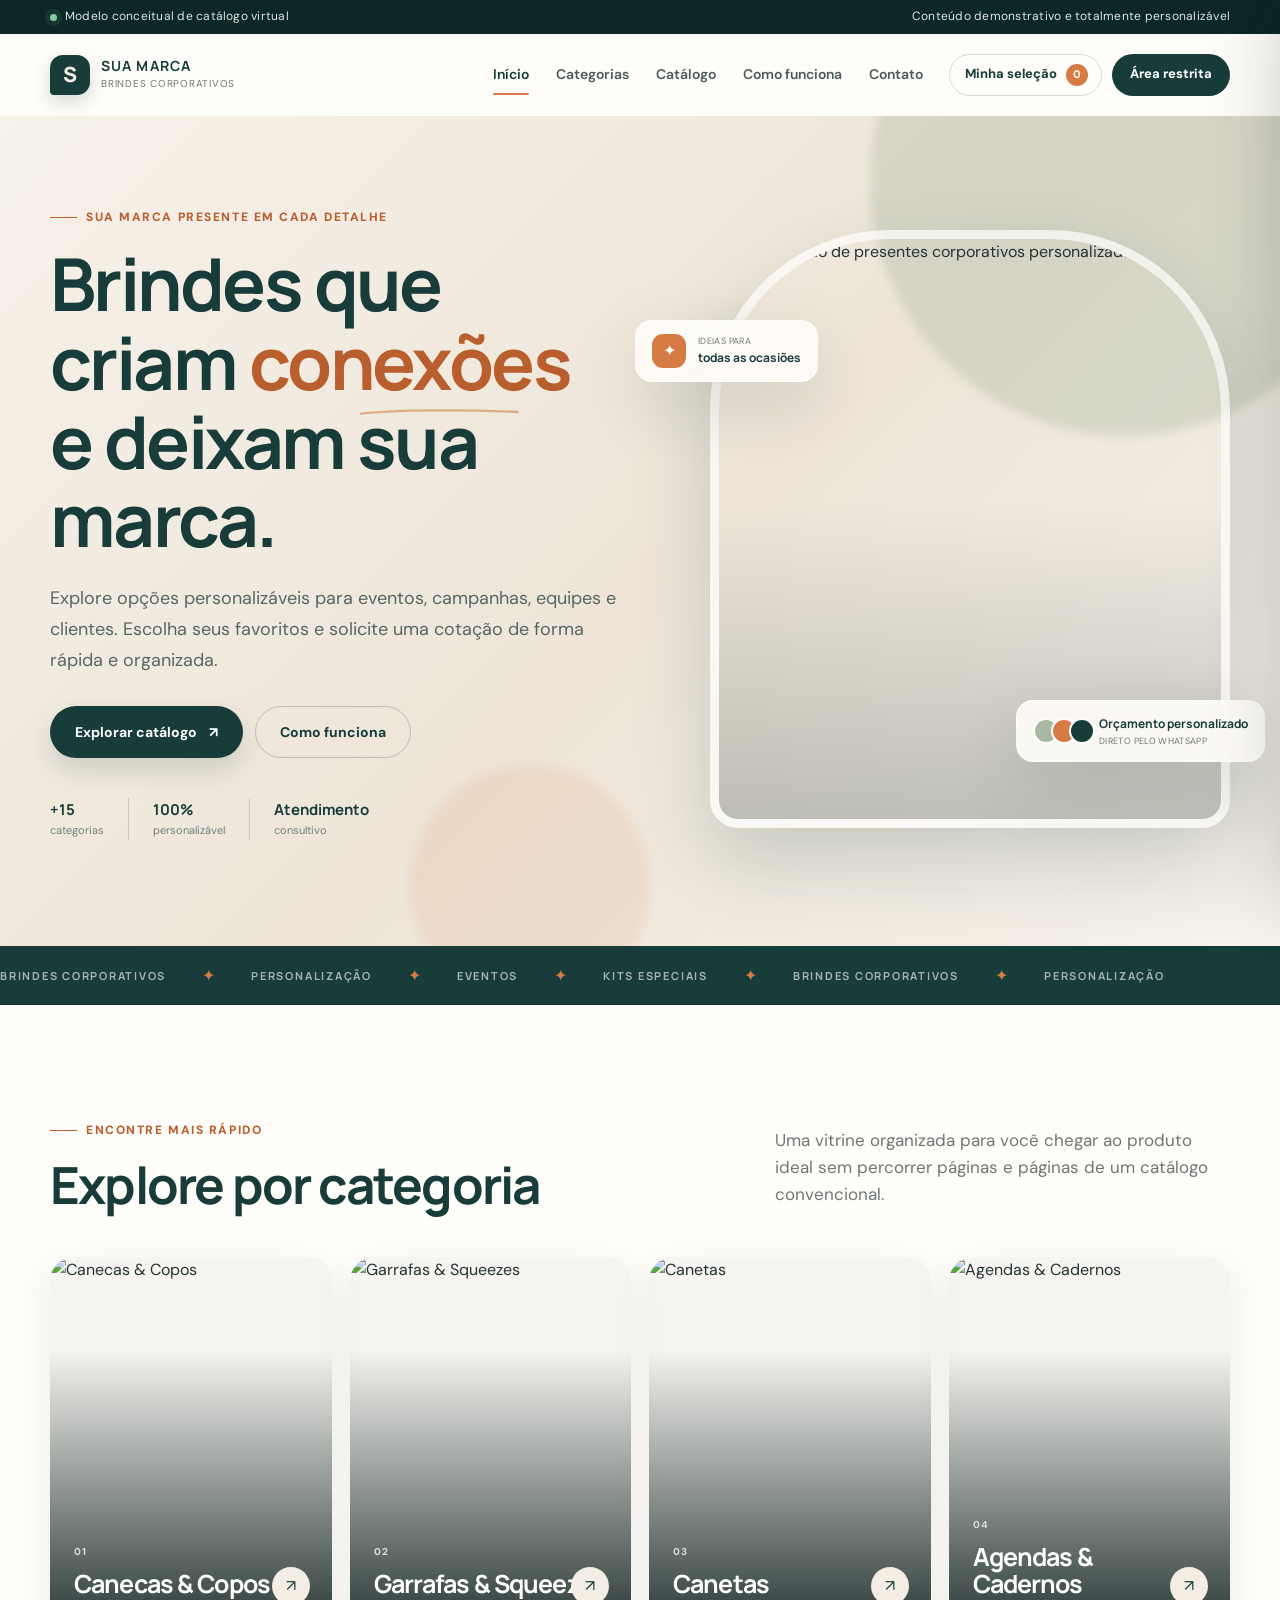
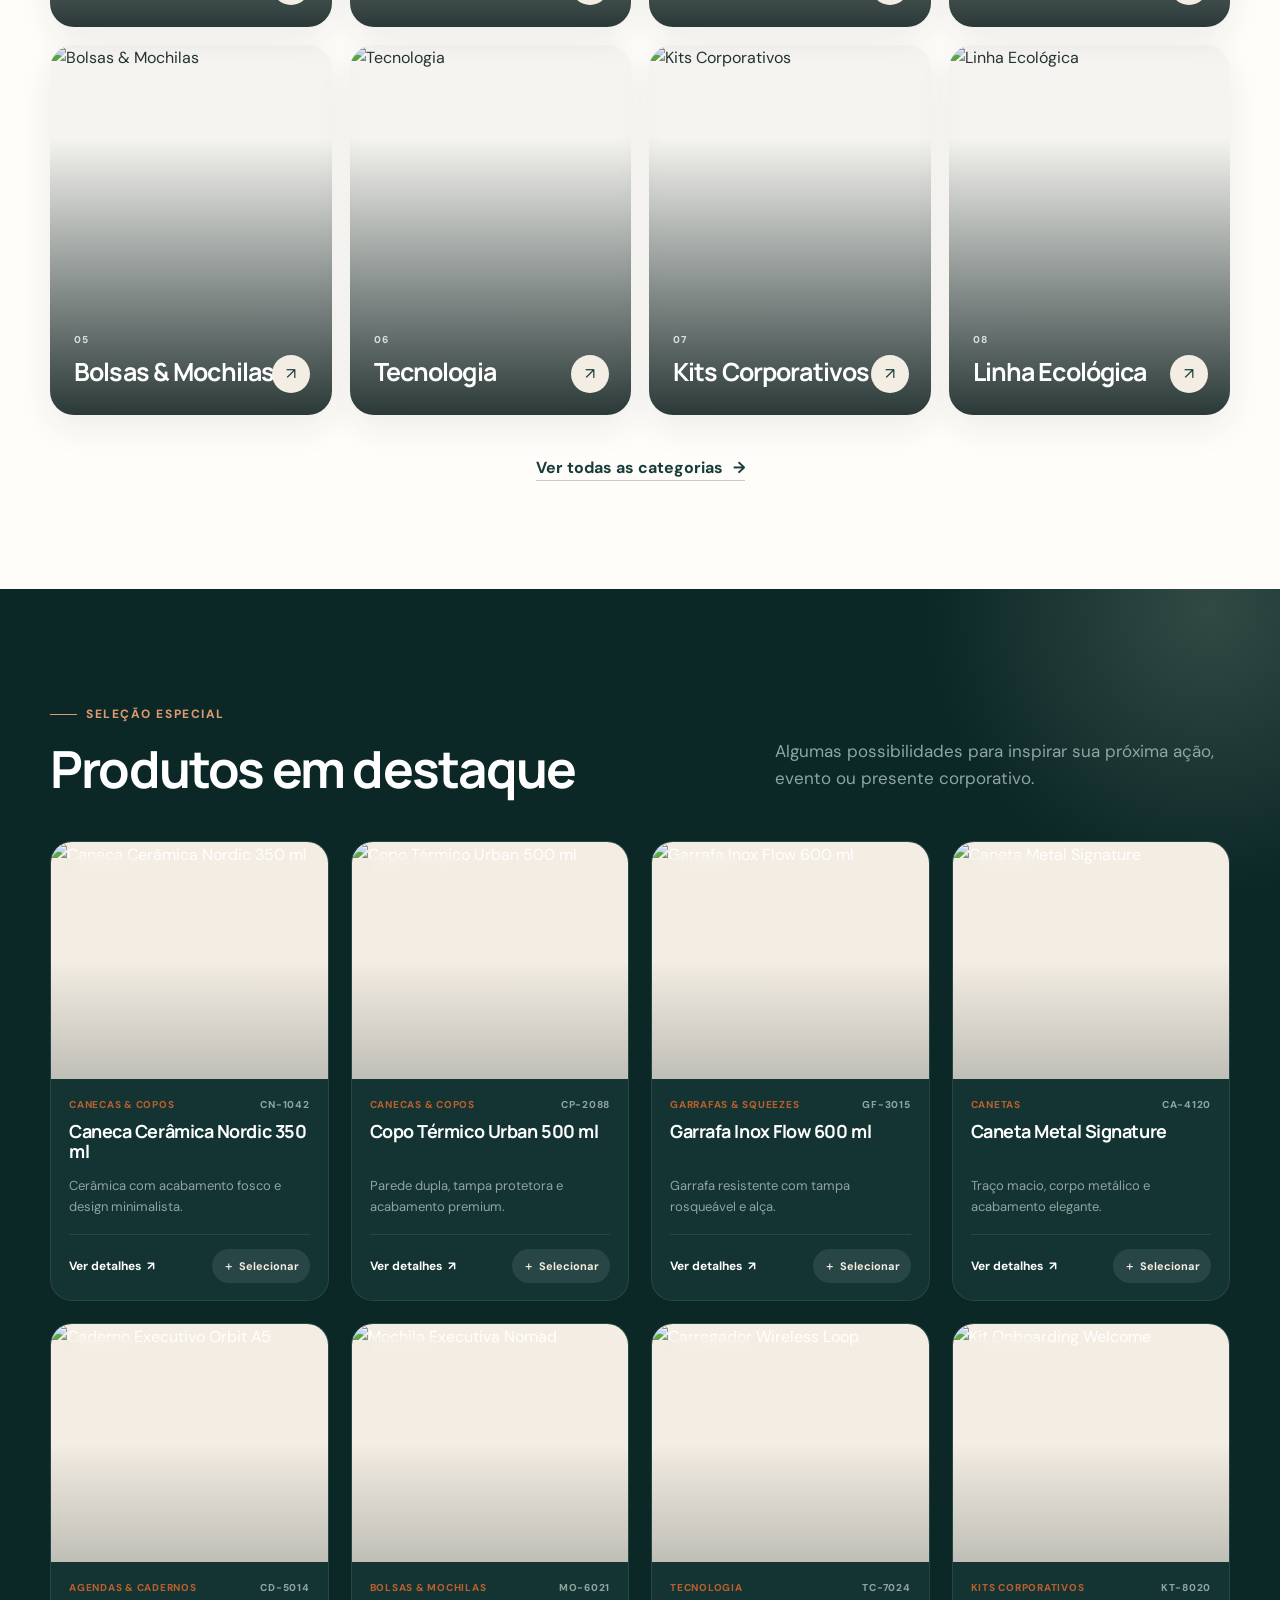
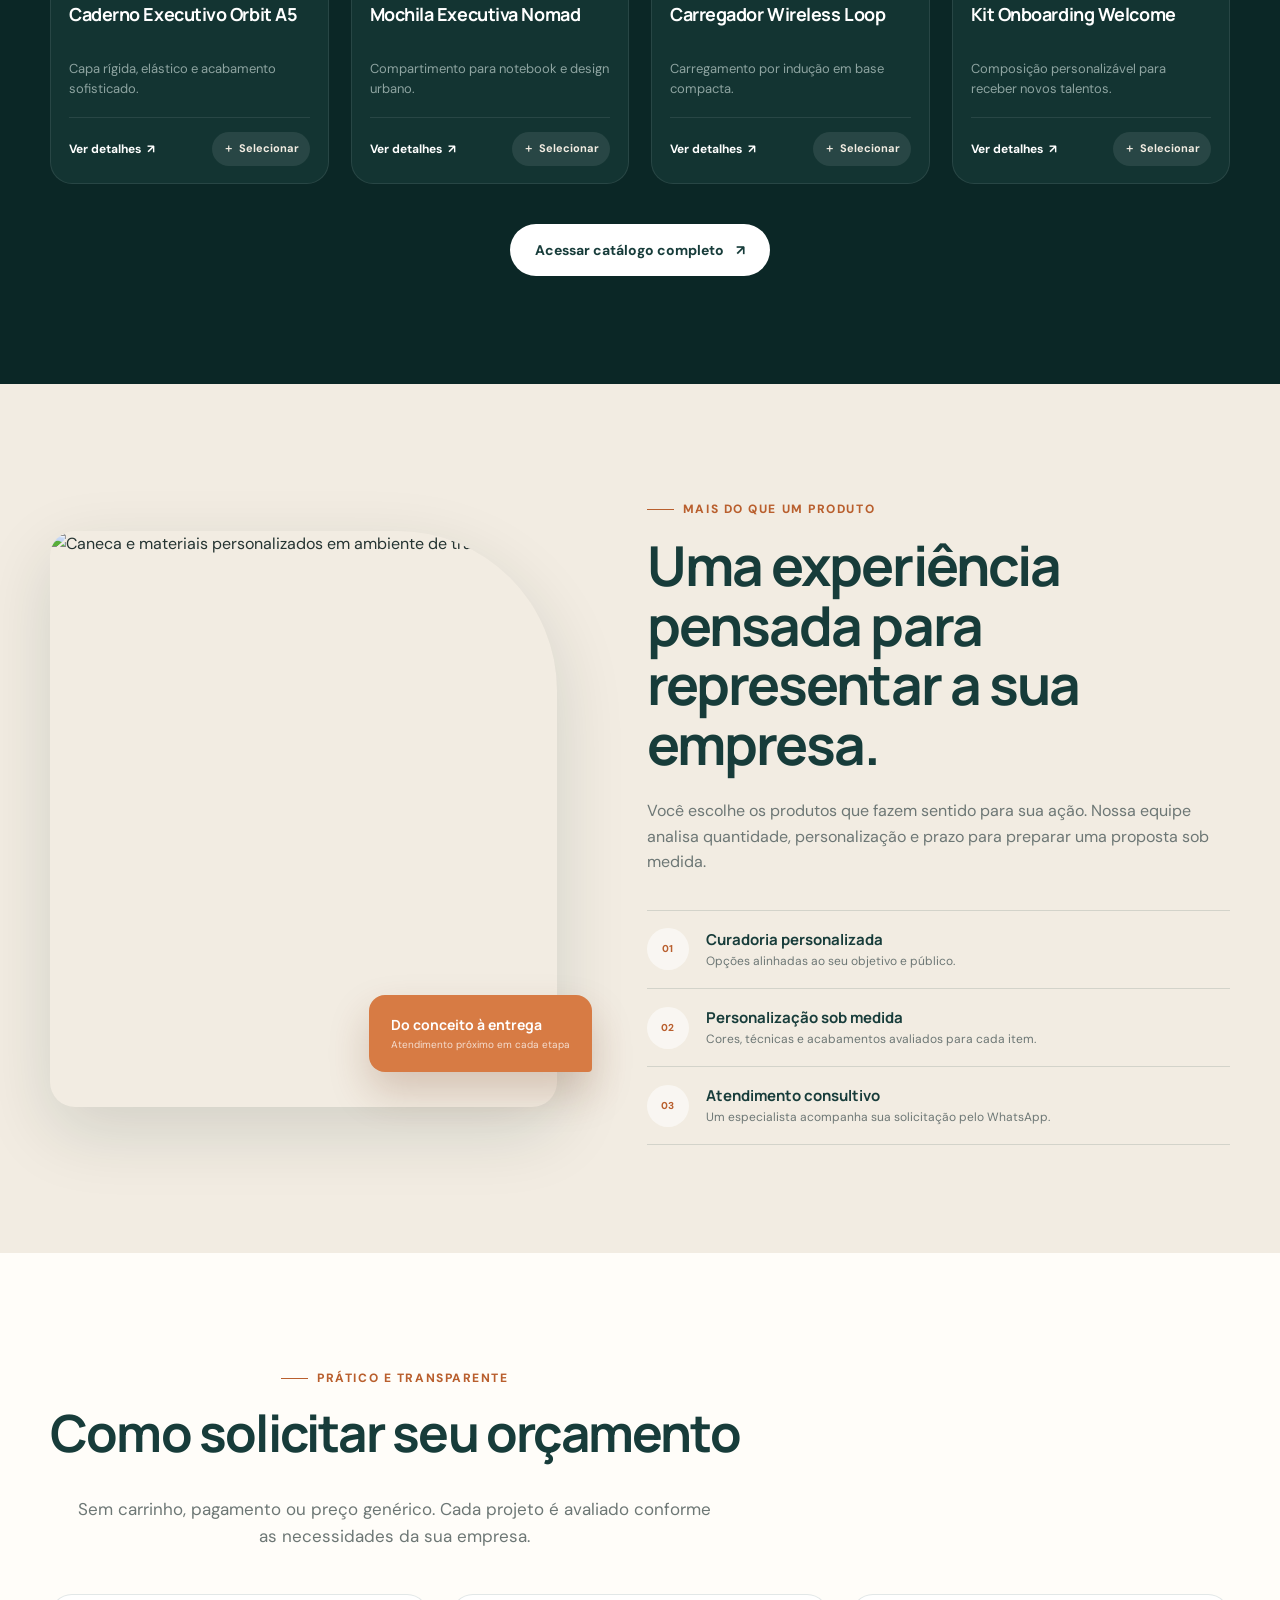
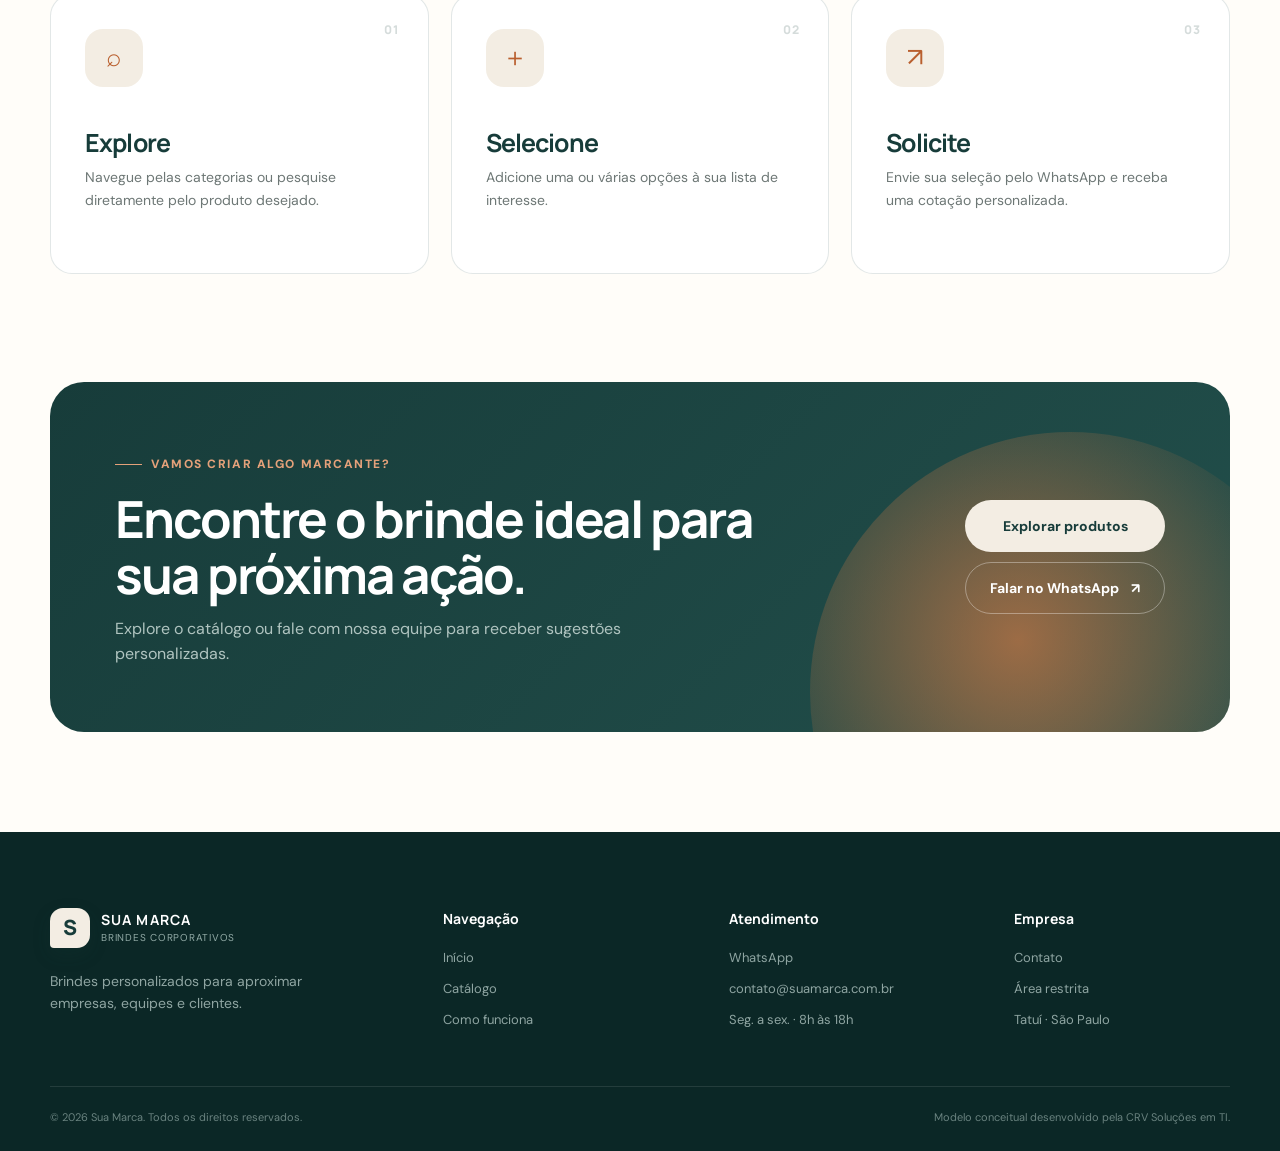
==== index.html @ 8e0ce58a "first commit" ====
<!DOCTYPE html>
<html lang="pt-BR">
<head>
    <meta charset="UTF-8">
    <meta name="viewport" content="width=device-width, initial-scale=1.0">
    <meta name="theme-color" content="#163c3a">
    <meta name="description" content="Catálogo virtual de brindes corporativos personalizados. Explore categorias, selecione produtos e solicite seu orçamento pelo WhatsApp.">
    <meta property="og:type" content="website">
    <meta property="og:title" content="Sua Marca | Brindes Corporativos">
    <meta property="og:description" content="Brindes personalizados para transformar marcas em experiências memoráveis.">
    <title>Sua Marca | Brindes Corporativos</title>

    <link rel="preconnect" href="https://fonts.googleapis.com">
    <link rel="preconnect" href="https://fonts.gstatic.com" crossorigin>
    <link href="https://fonts.googleapis.com/css2?family=DM+Sans:wght@400;500;600;700&family=Manrope:wght@500;600;700;800&display=swap" rel="stylesheet">
    <link rel="stylesheet" href="css/global.css">
    <link rel="stylesheet" href="css/home.css">
    <link rel="stylesheet" href="css/responsive.css">
</head>
<body data-page="home">
    <a class="skip-link" href="#conteudo">Pular para o conteúdo</a>

    <div class="demo-bar">
        <div class="container demo-bar__content">
            <span><span class="demo-dot"></span> Modelo conceitual de catálogo virtual</span>
            <span class="demo-bar__desktop">Conteúdo demonstrativo e totalmente personalizável</span>
        </div>
    </div>

    <header class="site-header" id="site-header">
        <div class="container header__inner">
            <a class="brand" href="index.html" aria-label="Sua Marca - Página inicial">
                <span class="brand__symbol" aria-hidden="true">S</span>
                <span class="brand__text">
                    <strong>SUA MARCA</strong>
                    <small>brindes corporativos</small>
                </span>
            </a>

            <button class="nav-toggle" type="button" aria-label="Abrir menu" aria-expanded="false" aria-controls="main-nav">
                <span></span><span></span><span></span>
            </button>

            <nav class="main-nav" id="main-nav" aria-label="Navegação principal">
                <a class="is-active" href="index.html">Início</a>
                <a href="#categorias">Categorias</a>
                <a href="catalogo.html">Catálogo</a>
                <a href="#como-funciona">Como funciona</a>
                <a href="#contato">Contato</a>
            </nav>

            <div class="header__actions">
                <button class="selection-button" type="button" data-open-selection aria-label="Abrir seleção de produtos">
                    <span>Minha seleção</span>
                    <b data-selection-count>0</b>
                </button>
                <a class="admin-link" href="#" data-admin-link>Área restrita</a>
            </div>
        </div>
    </header>

    <main id="conteudo">
        <section class="hero">
            <div class="hero__glow hero__glow--one" aria-hidden="true"></div>
            <div class="hero__glow hero__glow--two" aria-hidden="true"></div>
            <div class="container hero__grid">
                <div class="hero__content">
                    <span class="eyebrow hero__eyebrow">Sua marca presente em cada detalhe</span>
                    <h1>Brindes que criam <em>conexões</em> e deixam sua marca.</h1>
                    <p>Explore opções personalizáveis para eventos, campanhas, equipes e clientes. Escolha seus favoritos e solicite uma cotação de forma rápida e organizada.</p>
                    <div class="hero__actions">
                        <a class="button button--primary" href="catalogo.html">
                            Explorar catálogo
                            <span aria-hidden="true">↗</span>
                        </a>
                        <a class="button button--ghost" href="#como-funciona">Como funciona</a>
                    </div>
                    <div class="hero__trust" aria-label="Diferenciais">
                        <span><b>+15</b> categorias</span>
                        <span><b>100%</b> personalizável</span>
                        <span><b>Atendimento</b> consultivo</span>
                    </div>
                </div>

                <div class="hero__visual" data-parallax-visual>
                    <div class="hero__image-wrap">
                        <img src="https://images.unsplash.com/photo-1549465220-1a8b9238cd48?auto=format&fit=crop&w=1200&q=88" alt="Composição de presentes corporativos personalizados">
                    </div>
                    <div class="hero__floating hero__floating--top">
                        <span class="hero__floating-icon">✦</span>
                        <div><small>Ideias para</small><strong>todas as ocasiões</strong></div>
                    </div>
                    <div class="hero__floating hero__floating--bottom">
                        <div class="avatar-stack" aria-hidden="true"><i></i><i></i><i></i></div>
                        <div><strong>Orçamento personalizado</strong><small>Direto pelo WhatsApp</small></div>
                    </div>
                </div>
            </div>
            <div class="container hero__marquee" aria-hidden="true">
                <div class="hero__marquee-track">
                    <span>BRINDES CORPORATIVOS</span><i>✦</i><span>PERSONALIZAÇÃO</span><i>✦</i><span>EVENTOS</span><i>✦</i><span>KITS ESPECIAIS</span><i>✦</i><span>BRINDES CORPORATIVOS</span><i>✦</i><span>PERSONALIZAÇÃO</span>
                </div>
            </div>
        </section>

        <section class="section categories-section" id="categorias">
            <div class="container">
                <div class="section-heading reveal-up">
                    <div>
                        <span class="eyebrow">Encontre mais rápido</span>
                        <h2>Explore por categoria</h2>
                    </div>
                    <p>Uma vitrine organizada para você chegar ao produto ideal sem percorrer páginas e páginas de um catálogo convencional.</p>
                </div>
                <div class="categories-grid" id="home-categories" aria-live="polite"></div>
                <div class="section-action reveal-up">
                    <a class="text-link" href="catalogo.html">Ver todas as categorias <span aria-hidden="true">→</span></a>
                </div>
            </div>
        </section>

        <section class="section featured-section">
            <div class="container">
                <div class="section-heading section-heading--light reveal-up">
                    <div>
                        <span class="eyebrow">Seleção especial</span>
                        <h2>Produtos em destaque</h2>
                    </div>
                    <p>Algumas possibilidades para inspirar sua próxima ação, evento ou presente corporativo.</p>
                </div>
                <div class="products-grid products-grid--home" id="home-products" aria-live="polite"></div>
                <div class="section-action reveal-up">
                    <a class="button button--light" href="catalogo.html">Acessar catálogo completo <span aria-hidden="true">↗</span></a>
                </div>
            </div>
        </section>

        <section class="section experience-section">
            <div class="container experience-grid">
                <div class="experience__media reveal-left">
                    <img src="https://images.unsplash.com/photo-1495474472287-4d71bcdd2085?auto=format&fit=crop&w=1200&q=88" alt="Caneca e materiais personalizados em ambiente de trabalho">
                    <div class="experience__badge">
                        <strong>Do conceito à entrega</strong>
                        <span>Atendimento próximo em cada etapa</span>
                    </div>
                </div>
                <div class="experience__content reveal-right">
                    <span class="eyebrow">Mais do que um produto</span>
                    <h2>Uma experiência pensada para representar a sua empresa.</h2>
                    <p>Você escolhe os produtos que fazem sentido para sua ação. Nossa equipe analisa quantidade, personalização e prazo para preparar uma proposta sob medida.</p>
                    <ul class="benefits-list">
                        <li><span>01</span><div><strong>Curadoria personalizada</strong><small>Opções alinhadas ao seu objetivo e público.</small></div></li>
                        <li><span>02</span><div><strong>Personalização sob medida</strong><small>Cores, técnicas e acabamentos avaliados para cada item.</small></div></li>
                        <li><span>03</span><div><strong>Atendimento consultivo</strong><small>Um especialista acompanha sua solicitação pelo WhatsApp.</small></div></li>
                    </ul>
                </div>
            </div>
        </section>

        <section class="section process-section" id="como-funciona">
            <div class="container">
                <div class="section-heading section-heading--center reveal-up">
                    <div>
                        <span class="eyebrow">Prático e transparente</span>
                        <h2>Como solicitar seu orçamento</h2>
                    </div>
                    <p>Sem carrinho, pagamento ou preço genérico. Cada projeto é avaliado conforme as necessidades da sua empresa.</p>
                </div>
                <div class="process-grid">
                    <article class="process-card reveal-up">
                        <span class="process-card__number">01</span>
                        <div class="process-card__icon">⌕</div>
                        <h3>Explore</h3>
                        <p>Navegue pelas categorias ou pesquise diretamente pelo produto desejado.</p>
                    </article>
                    <article class="process-card reveal-up">
                        <span class="process-card__number">02</span>
                        <div class="process-card__icon">＋</div>
                        <h3>Selecione</h3>
                        <p>Adicione uma ou várias opções à sua lista de interesse.</p>
                    </article>
                    <article class="process-card reveal-up">
                        <span class="process-card__number">03</span>
                        <div class="process-card__icon">↗</div>
                        <h3>Solicite</h3>
                        <p>Envie sua seleção pelo WhatsApp e receba uma cotação personalizada.</p>
                    </article>
                </div>
            </div>
        </section>

        <section class="cta-section" id="contato">
            <div class="container">
                <div class="cta-card reveal-up">
                    <div class="cta-card__content">
                        <span class="eyebrow">Vamos criar algo marcante?</span>
                        <h2>Encontre o brinde ideal para sua próxima ação.</h2>
                        <p>Explore o catálogo ou fale com nossa equipe para receber sugestões personalizadas.</p>
                    </div>
                    <div class="cta-card__actions">
                        <a class="button button--cream" href="catalogo.html">Explorar produtos</a>
                        <a class="button button--outline-light" href="#" data-whatsapp-generic>Falar no WhatsApp <span aria-hidden="true">↗</span></a>
                    </div>
                    <div class="cta-card__orb" aria-hidden="true"></div>
                </div>
            </div>
        </section>
    </main>

    <footer class="site-footer">
        <div class="container footer__grid">
            <div class="footer__brand">
                <a class="brand brand--footer" href="index.html">
                    <span class="brand__symbol">S</span>
                    <span class="brand__text"><strong>SUA MARCA</strong><small>brindes corporativos</small></span>
                </a>
                <p>Brindes personalizados para aproximar empresas, equipes e clientes.</p>
            </div>
            <div class="footer__column"><strong>Navegação</strong><a href="index.html">Início</a><a href="catalogo.html">Catálogo</a><a href="#como-funciona">Como funciona</a></div>
            <div class="footer__column"><strong>Atendimento</strong><a href="#" data-whatsapp-generic>WhatsApp</a><a href="mailto:contato@suamarca.com.br">contato@suamarca.com.br</a><span>Seg. a sex. · 8h às 18h</span></div>
            <div class="footer__column"><strong>Empresa</strong><a href="#contato">Contato</a><a href="#" data-admin-link>Área restrita</a><span>Tatuí · São Paulo</span></div>
        </div>
        <div class="container footer__bottom">
            <span>© <span data-current-year></span> Sua Marca. Todos os direitos reservados.</span>
            <span>Modelo conceitual desenvolvido pela CRV Soluções em TI.</span>
        </div>
    </footer>

    <script src="https://cdn.jsdelivr.net/npm/gsap@3.13.0/dist/gsap.min.js"></script>
    <script src="https://cdn.jsdelivr.net/npm/gsap@3.13.0/dist/ScrollTrigger.min.js"></script>
    <script src="js/config.js"></script>
    <script src="js/dados-demo.js"></script>
    <script src="js/catalog-service.js"></script>
    <script src="js/main.js"></script>
</body>
</html>
---- css/global.css ----
:root {
    --ink: #173c3a;
    --ink-deep: #0b2726;
    --ink-soft: #315654;
    --cream: #f3ede3;
    --cream-2: #e9dece;
    --paper: #fffdf9;
    --white: #ffffff;
    --orange: #d77b44;
    --orange-dark: #b95f2e;
    --sage: #a8b8a2;
    --sage-light: #dce5d8;
    --text: #253432;
    --muted: #6d7775;
    --line: #ddd9d0;
    --shadow-sm: 0 12px 35px rgba(11, 39, 38, 0.08);
    --shadow-md: 0 24px 70px rgba(11, 39, 38, 0.14);
    --radius-sm: 14px;
    --radius-md: 24px;
    --radius-lg: 36px;
    --container: 1180px;
    --header-height: 82px;
    --font-title: "Manrope", sans-serif;
    --font-body: "DM Sans", sans-serif;
}

*, *::before, *::after { box-sizing: border-box; }
html { scroll-behavior: smooth; scroll-padding-top: 110px; }
body { margin: 0; color: var(--text); background: var(--paper); font-family: var(--font-body); font-size: 16px; line-height: 1.6; -webkit-font-smoothing: antialiased; overflow-x: hidden; }
body.drawer-open { overflow: hidden; }
img { display: block; width: 100%; max-width: 100%; }
a { color: inherit; text-decoration: none; }
button, input, select, textarea { font: inherit; }
button, a { -webkit-tap-highlight-color: transparent; }
button { color: inherit; }
h1, h2, h3, p { margin-top: 0; }
h1, h2, h3 { font-family: var(--font-title); line-height: 1.08; letter-spacing: -0.035em; }
p { color: var(--muted); }
::selection { color: var(--white); background: var(--orange); }

.container { width: min(calc(100% - 40px), var(--container)); margin-inline: auto; }
.section { padding: 108px 0; }
.skip-link { position: fixed; z-index: 9999; top: 12px; left: 12px; padding: 10px 15px; color: var(--white); background: var(--ink); border-radius: 9px; transform: translateY(-150%); transition: transform .2s ease; }
.skip-link:focus { transform: translateY(0); }

.demo-bar { position: relative; z-index: 1001; color: #dce7e5; background: var(--ink-deep); font-size: 12px; letter-spacing: .02em; }
.demo-bar__content { min-height: 34px; display: flex; align-items: center; justify-content: space-between; gap: 20px; }
.demo-bar__content > span:first-child { display: inline-flex; align-items: center; gap: 8px; }
.demo-dot { width: 7px; height: 7px; display: inline-block; background: #80d09c; border-radius: 50%; box-shadow: 0 0 0 5px rgba(128, 208, 156, .1); }

.site-header { position: sticky; z-index: 1000; top: 0; height: var(--header-height); background: rgba(255, 253, 249, .88); border-bottom: 1px solid transparent; backdrop-filter: blur(18px); transition: height .3s ease, border-color .3s ease, box-shadow .3s ease; }
.site-header.is-scrolled { height: 72px; border-color: rgba(23, 60, 58, .1); box-shadow: 0 8px 30px rgba(11, 39, 38, .06); }
.header__inner { height: 100%; display: flex; align-items: center; gap: 26px; }
.brand { display: inline-flex; align-items: center; gap: 11px; flex: 0 0 auto; }
.brand__symbol { width: 40px; height: 40px; display: grid; place-items: center; color: var(--cream); background: var(--ink); border-radius: 13px 13px 13px 4px; font-family: var(--font-title); font-size: 21px; font-weight: 800; box-shadow: 0 7px 18px rgba(23, 60, 58, .18); }
.brand__text { display: grid; line-height: 1.05; }
.brand__text strong { color: var(--ink); font-family: var(--font-title); font-size: 14px; letter-spacing: .08em; }
.brand__text small { margin-top: 5px; color: var(--muted); font-size: 10px; letter-spacing: .075em; text-transform: uppercase; }
.main-nav { display: flex; align-items: center; justify-content: center; gap: 27px; margin-left: auto; }
.main-nav a { position: relative; color: #4b5b59; font-size: 14px; font-weight: 600; transition: color .2s ease; }
.main-nav a::after { position: absolute; left: 0; bottom: -9px; width: 100%; height: 2px; content: ""; background: var(--orange); border-radius: 4px; transform: scaleX(0); transform-origin: right; transition: transform .25s ease; }
.main-nav a:hover, .main-nav a.is-active { color: var(--ink); }
.main-nav a:hover::after, .main-nav a.is-active::after { transform: scaleX(1); transform-origin: left; }
.header__actions { display: flex; align-items: center; gap: 10px; }
.selection-button { min-height: 42px; display: inline-flex; align-items: center; gap: 9px; padding: 0 13px 0 15px; color: var(--ink); background: transparent; border: 1px solid rgba(23, 60, 58, .18); border-radius: 999px; cursor: pointer; font-size: 13px; font-weight: 700; transition: background .2s ease, border-color .2s ease; }
.selection-button:hover { background: var(--cream); border-color: transparent; }
.selection-button b { min-width: 22px; height: 22px; display: grid; place-items: center; color: var(--white); background: var(--orange); border-radius: 50%; font-size: 11px; }
.admin-link { min-height: 42px; display: inline-flex; align-items: center; padding: 0 18px; color: var(--white); background: var(--ink); border-radius: 999px; font-size: 13px; font-weight: 700; transition: background .2s ease, transform .2s ease; }
.admin-link:hover { background: var(--orange-dark); transform: translateY(-1px); }
.nav-toggle { width: 44px; height: 42px; display: none; place-content: center; gap: 5px; padding: 0; background: transparent; border: 1px solid var(--line); border-radius: 12px; cursor: pointer; }
.nav-toggle span { width: 20px; height: 2px; display: block; background: var(--ink); border-radius: 4px; transition: transform .2s ease, opacity .2s ease; }
.nav-toggle.is-open span:nth-child(1) { transform: translateY(7px) rotate(45deg); }
.nav-toggle.is-open span:nth-child(2) { opacity: 0; }
.nav-toggle.is-open span:nth-child(3) { transform: translateY(-7px) rotate(-45deg); }

.eyebrow { display: inline-flex; align-items: center; gap: 9px; margin-bottom: 17px; color: var(--orange-dark); font-size: 12px; font-weight: 800; letter-spacing: .13em; text-transform: uppercase; }
.eyebrow::before { width: 27px; height: 1px; content: ""; background: currentColor; }
.section-heading { margin-bottom: 44px; display: flex; align-items: end; justify-content: space-between; gap: 60px; }
.section-heading h2 { max-width: 700px; margin-bottom: 0; color: var(--ink); font-size: clamp(34px, 4vw, 56px); }
.section-heading > p { max-width: 455px; margin-bottom: 4px; font-size: 17px; }
.section-heading--center { display: grid; justify-items: center; text-align: center; }
.section-heading--center > p { max-width: 640px; margin: -25px auto 0; }
.section-action { margin-top: 40px; text-align: center; }
.text-link { display: inline-flex; align-items: center; gap: 10px; color: var(--ink); border-bottom: 1px solid rgba(23, 60, 58, .25); font-weight: 700; transition: color .2s ease, gap .2s ease; }
.text-link:hover { gap: 15px; color: var(--orange-dark); }

.button { min-height: 52px; display: inline-flex; align-items: center; justify-content: center; gap: 12px; padding: 0 24px; border: 1px solid transparent; border-radius: 999px; cursor: pointer; font-size: 14px; font-weight: 700; text-align: center; transition: transform .2s ease, color .2s ease, background .2s ease, border-color .2s ease, box-shadow .2s ease; }
.button:hover { transform: translateY(-2px); }
.button:disabled { opacity: .45; cursor: not-allowed; transform: none; }
.button--primary { color: var(--white); background: var(--ink); box-shadow: 0 12px 25px rgba(23, 60, 58, .16); }
.button--primary:hover { background: var(--orange-dark); box-shadow: 0 15px 30px rgba(185, 95, 46, .18); }
.button--ghost { color: var(--ink); background: transparent; border-color: rgba(23, 60, 58, .24); }
.button--ghost:hover { background: var(--cream); border-color: var(--cream); }
.button--light { color: var(--ink); background: var(--white); }
.button--cream { color: var(--ink); background: var(--cream); }
.button--outline-light { color: var(--white); border-color: rgba(255, 255, 255, .35); }
.button--outline-light:hover { background: rgba(255, 255, 255, .1); border-color: rgba(255, 255, 255, .7); }
.button--full { width: 100%; }

.products-grid { display: grid; grid-template-columns: repeat(4, minmax(0, 1fr)); gap: 22px; }
.product-card { min-width: 0; overflow: hidden; background: var(--white); border: 1px solid rgba(23, 60, 58, .1); border-radius: 22px; transition: transform .3s ease, box-shadow .3s ease, border-color .3s ease; }
.product-card:hover { transform: translateY(-7px); border-color: transparent; box-shadow: var(--shadow-md); }
.product-card__image { position: relative; aspect-ratio: 1 / .86; display: block; overflow: hidden; background: var(--cream); }
.product-card__image img { height: 100%; object-fit: cover; transition: transform .65s cubic-bezier(.2, .7, .2, 1); }
.product-card:hover .product-card__image img { transform: scale(1.055); }
.product-card__shade { position: absolute; inset: 0; background: linear-gradient(180deg, rgba(8, 25, 24, 0) 50%, rgba(8, 25, 24, .22)); pointer-events: none; }
.product-card__badges { position: absolute; top: 13px; left: 13px; display: flex; flex-wrap: wrap; gap: 6px; }
.badge { display: inline-flex; align-items: center; min-height: 27px; padding: 0 10px; color: var(--ink); background: rgba(255, 253, 249, .91); border-radius: 999px; box-shadow: 0 5px 15px rgba(11, 39, 38, .1); backdrop-filter: blur(8px); font-size: 10px; font-weight: 800; letter-spacing: .06em; text-transform: uppercase; }
.badge--new { color: var(--white); background: var(--orange); }
.product-card__body { padding: 18px 18px 17px; }
.product-card__meta { display: flex; align-items: center; justify-content: space-between; gap: 10px; margin-bottom: 9px; color: var(--orange-dark); font-size: 10px; font-weight: 800; letter-spacing: .075em; text-transform: uppercase; }
.product-card__meta small { color: #8b9492; font-size: 10px; }
.product-card h3 { min-height: 46px; margin-bottom: 8px; color: var(--ink); font-size: 18px; letter-spacing: -.025em; }
.product-card h3 a { transition: color .2s ease; }
.product-card h3 a:hover { color: var(--orange-dark); }
.product-card p { min-height: 42px; margin-bottom: 16px; font-size: 13px; line-height: 1.55; }
.product-card__actions { padding-top: 14px; display: flex; align-items: center; justify-content: space-between; gap: 10px; border-top: 1px solid rgba(23, 60, 58, .09); }
.product-card__details { display: inline-flex; align-items: center; gap: 6px; color: var(--ink); font-size: 12px; font-weight: 700; }
.product-card__details:hover { color: var(--orange-dark); }
.product-card__select { height: 34px; display: inline-flex; align-items: center; gap: 5px; padding: 0 11px; color: var(--ink); background: var(--cream); border: 0; border-radius: 999px; cursor: pointer; font-size: 11px; font-weight: 700; transition: color .2s ease, background .2s ease; }
.product-card__select:hover, .product-card__select.is-selected { color: var(--white); background: var(--ink); }

.site-footer { padding: 76px 0 25px; color: #c7d4d1; background: var(--ink-deep); }
.footer__grid { display: grid; grid-template-columns: 1.5fr repeat(3, 1fr); gap: 70px; padding-bottom: 55px; }
.brand--footer .brand__symbol { color: var(--ink); background: var(--cream); }
.brand--footer .brand__text strong { color: var(--white); }
.brand--footer .brand__text small { color: #92aaa6; }
.footer__brand p { max-width: 320px; margin: 22px 0 0; color: #8fa5a2; font-size: 14px; }
.footer__column { display: flex; flex-direction: column; align-items: flex-start; gap: 10px; font-size: 13px; }
.footer__column strong { margin-bottom: 8px; color: var(--white); font-family: var(--font-title); font-size: 14px; }
.footer__column a, .footer__column span { color: #8fa5a2; transition: color .2s ease; }
.footer__column a:hover { color: var(--white); }
.footer__bottom { padding-top: 22px; display: flex; justify-content: space-between; gap: 20px; color: #69827f; border-top: 1px solid rgba(255, 255, 255, .1); font-size: 11px; }

.selection-backdrop { position: fixed; z-index: 1998; inset: 0; visibility: hidden; opacity: 0; background: rgba(4, 18, 17, .56); backdrop-filter: blur(4px); transition: opacity .28s ease, visibility .28s ease; }
.selection-backdrop.is-visible { visibility: visible; opacity: 1; }
.selection-drawer { position: fixed; z-index: 1999; top: 0; right: 0; width: min(470px, 100%); height: 100dvh; display: grid; grid-template-rows: auto minmax(0, 1fr) auto; background: var(--paper); box-shadow: -25px 0 70px rgba(5, 22, 21, .2); transform: translateX(105%); transition: transform .38s cubic-bezier(.2, .8, .2, 1); }
.selection-drawer.is-open { transform: translateX(0); }
.selection-drawer__header { padding: 25px 26px 20px; display: flex; align-items: start; justify-content: space-between; border-bottom: 1px solid var(--line); }
.selection-drawer__header .eyebrow { margin-bottom: 5px; font-size: 9px; }
.selection-drawer__header h2 { margin: 0; color: var(--ink); font-size: 29px; }
.selection-drawer__header > button { width: 38px; height: 38px; display: grid; place-items: center; padding: 0 0 3px; color: var(--ink); background: var(--cream); border: 0; border-radius: 50%; cursor: pointer; font-size: 25px; }
.selection-drawer__content { overflow-y: auto; padding: 20px 26px; }
.selection-drawer__footer { padding: 20px 26px 25px; background: var(--white); border-top: 1px solid var(--line); }
.selection-drawer__footer p { margin-bottom: 13px; font-size: 11px; text-align: center; }
.selection-empty { min-height: 100%; display: grid; align-content: center; justify-items: center; padding: 40px 15px; text-align: center; }
.selection-empty > span { width: 58px; height: 58px; display: grid; place-items: center; color: var(--orange-dark); background: var(--cream); border-radius: 50%; font-size: 28px; }
.selection-empty h3 { margin: 18px 0 8px; color: var(--ink); font-size: 22px; }
.selection-empty p { max-width: 290px; margin-bottom: 20px; font-size: 13px; }
.selection-item { position: relative; padding: 12px 38px 12px 0; display: grid; grid-template-columns: 82px minmax(0, 1fr); gap: 14px; border-bottom: 1px solid var(--line); }
.selection-item img { width: 82px; height: 92px; object-fit: cover; background: var(--cream); border-radius: 13px; }
.selection-item__info { min-width: 0; display: flex; flex-direction: column; align-items: flex-start; }
.selection-item__info > small { color: var(--orange-dark); font-size: 9px; font-weight: 800; letter-spacing: .06em; }
.selection-item__info > strong { margin: 3px 0 8px; color: var(--ink); font-family: var(--font-title); font-size: 13px; line-height: 1.3; }
.selection-item__info label { display: flex; align-items: center; gap: 8px; color: var(--muted); font-size: 10px; }
.selection-item__info input { width: 64px; height: 30px; padding: 0 8px; color: var(--ink); background: var(--white); border: 1px solid var(--line); border-radius: 8px; outline: none; }
.selection-item > button { position: absolute; top: 12px; right: 0; width: 28px; height: 28px; display: grid; place-items: center; padding: 0 0 2px; color: #8f9997; background: transparent; border: 1px solid var(--line); border-radius: 50%; cursor: pointer; font-size: 18px; }
.selection-item > button:hover { color: var(--white); background: var(--orange-dark); border-color: var(--orange-dark); }

.site-toast { position: fixed; z-index: 2500; right: 24px; bottom: 24px; max-width: min(390px, calc(100% - 40px)); padding: 13px 18px; color: var(--white); background: var(--ink); border-radius: 13px; box-shadow: var(--shadow-md); opacity: 0; transform: translateY(20px); pointer-events: none; font-size: 13px; font-weight: 600; transition: opacity .25s ease, transform .25s ease; }
.site-toast.is-visible { opacity: 1; transform: translateY(0); }
.site-toast--success { background: #1f6748; }
.site-toast--info { background: var(--ink); }

.product-loading { display: grid; grid-template-columns: 1fr 1fr; gap: 60px; }
.product-loading > div:first-child, .product-loading i { display: block; background: linear-gradient(90deg, var(--cream), #faf7f1, var(--cream)); background-size: 200% 100%; animation: loading 1.4s infinite; border-radius: var(--radius-md); }
.product-loading > div:first-child { min-height: 580px; }
.product-loading > div:last-child { display: grid; align-content: center; gap: 18px; }
.product-loading i { height: 30px; }
.product-loading i:nth-child(2) { height: 80px; }
.product-loading i:nth-child(3) { height: 120px; }
.product-loading i:nth-child(4) { height: 180px; }
@keyframes loading { to { background-position: -200% 0; } }

:focus-visible { outline: 3px solid rgba(215, 123, 68, .45); outline-offset: 3px; }
@media (prefers-reduced-motion: reduce) {
    *, *::before, *::after { scroll-behavior: auto !important; animation-duration: .01ms !important; animation-iteration-count: 1 !important; transition-duration: .01ms !important; }
}
---- css/home.css ----
.hero { position: relative; overflow: hidden; padding: 72px 0 0; background: linear-gradient(135deg, #f6f1e9 0%, #eee5d8 52%, #f7f3ec 100%); }
.hero::before { position: absolute; inset: 0; content: ""; opacity: .22; background-image: radial-gradient(rgba(23, 60, 58, .35) .65px, transparent .65px); background-size: 18px 18px; mask-image: linear-gradient(90deg, #000, transparent 65%); }
.hero__glow { position: absolute; border-radius: 50%; filter: blur(5px); pointer-events: none; }
.hero__glow--one { top: -190px; right: -100px; width: 510px; height: 510px; background: rgba(168, 184, 162, .36); }
.hero__glow--two { bottom: 0; left: 32%; width: 240px; height: 240px; background: rgba(215, 123, 68, .12); }
.hero__grid { position: relative; z-index: 1; min-height: 640px; display: grid; grid-template-columns: 1.03fr .97fr; align-items: center; gap: 70px; padding-bottom: 76px; }
.hero__content { padding: 12px 0 30px; }
.hero__content h1 { max-width: 690px; margin-bottom: 24px; color: var(--ink); font-size: clamp(48px, 5.7vw, 78px); }
.hero__content h1 em { position: relative; color: var(--orange-dark); font-style: normal; }
.hero__content h1 em::after { position: absolute; right: 2px; bottom: -4px; width: 80%; height: 8px; content: ""; opacity: .55; background: url("data:image/svg+xml,%3Csvg xmlns='http://www.w3.org/2000/svg' width='200' height='10' viewBox='0 0 200 10'%3E%3Cpath d='M2 7C48 2 136 2 198 5' fill='none' stroke='%23d77b44' stroke-width='3' stroke-linecap='round'/%3E%3C/svg%3E") center/100% 100% no-repeat; }
.hero__content > p { max-width: 630px; margin-bottom: 30px; color: #576664; font-size: 18px; line-height: 1.72; }
.hero__actions { display: flex; flex-wrap: wrap; gap: 12px; }
.hero__trust { margin-top: 40px; display: flex; flex-wrap: wrap; gap: 0; }
.hero__trust span { padding: 0 24px; display: grid; color: #70807d; border-left: 1px solid rgba(23, 60, 58, .17); font-size: 11px; }
.hero__trust span:first-child { padding-left: 0; border-left: 0; }
.hero__trust b { color: var(--ink); font-family: var(--font-title); font-size: 15px; }
.hero__visual { position: relative; width: 100%; max-width: 520px; margin-left: auto; }
.hero__image-wrap { position: relative; aspect-ratio: .87 / 1; overflow: hidden; border: 9px solid rgba(255, 255, 255, .68); border-radius: 180px 180px 28px 28px; box-shadow: 0 35px 80px rgba(23, 60, 58, .19); }
.hero__image-wrap::after { position: absolute; inset: 0; content: ""; background: linear-gradient(180deg, transparent 45%, rgba(8, 32, 30, .22)); }
.hero__image-wrap img { height: 100%; object-fit: cover; }
.hero__floating { position: absolute; display: flex; align-items: center; gap: 12px; padding: 13px 16px; background: rgba(255, 253, 249, .9); border: 1px solid rgba(255, 255, 255, .65); border-radius: 17px; box-shadow: var(--shadow-md); backdrop-filter: blur(15px); }
.hero__floating div:not(.avatar-stack) { display: grid; }
.hero__floating small { color: var(--muted); font-size: 9px; letter-spacing: .04em; text-transform: uppercase; }
.hero__floating strong { color: var(--ink); font-family: var(--font-title); font-size: 12px; }
.hero__floating--top { top: 15%; left: -75px; }
.hero__floating--bottom { right: -35px; bottom: 11%; }
.hero__floating-icon { width: 34px; height: 34px; display: grid; place-items: center; color: var(--white); background: var(--orange); border-radius: 11px; }
.avatar-stack { display: flex; }
.avatar-stack i { width: 26px; height: 26px; margin-right: -8px; display: block; background: var(--sage); border: 2px solid var(--white); border-radius: 50%; }
.avatar-stack i:nth-child(2) { background: var(--orange); }
.avatar-stack i:nth-child(3) { background: var(--ink); }
.hero__marquee { position: relative; z-index: 1; width: 100%; max-width: none; overflow: hidden; padding: 17px 0; color: rgba(255, 255, 255, .62); background: var(--ink); }
.hero__marquee-track { width: max-content; display: flex; align-items: center; gap: 36px; animation: marquee 24s linear infinite; }
.hero__marquee span { font-family: var(--font-title); font-size: 11px; font-weight: 700; letter-spacing: .16em; }
.hero__marquee i { color: var(--orange); font-style: normal; }
@keyframes marquee { to { transform: translateX(-50%); } }

.categories-section { background: var(--paper); }
.categories-grid { display: grid; grid-template-columns: repeat(4, minmax(0, 1fr)); gap: 18px; }
.category-card { position: relative; min-height: 370px; overflow: hidden; border-radius: 24px; box-shadow: var(--shadow-sm); }
.category-card img { position: absolute; inset: 0; height: 100%; object-fit: cover; transition: transform .7s cubic-bezier(.2, .7, .2, 1); }
.category-card__overlay { position: absolute; inset: 0; background: linear-gradient(180deg, rgba(7, 25, 24, .04) 25%, rgba(7, 25, 24, .86) 100%); transition: background .35s ease; }
.category-card__content { position: absolute; inset: auto 0 0; padding: 24px; color: var(--white); }
.category-card__content small { color: #d5dfdc; font-size: 10px; font-weight: 800; letter-spacing: .12em; }
.category-card__content h3 { margin: 7px 0 6px; color: var(--white); font-size: 25px; }
.category-card__content p { max-height: 0; margin: 0; overflow: hidden; color: #d0dcda; opacity: 0; font-size: 12px; line-height: 1.55; transition: max-height .35s ease, opacity .35s ease, margin .35s ease; }
.category-card__arrow { position: absolute; right: 22px; bottom: 22px; width: 38px; height: 38px; display: grid; place-items: center; color: var(--ink); background: var(--cream); border-radius: 50%; transition: color .2s ease, background .2s ease, transform .25s ease; }
.category-card:hover img { transform: scale(1.07); }
.category-card:hover .category-card__overlay { background: linear-gradient(180deg, rgba(7, 25, 24, .08) 10%, rgba(7, 25, 24, .92) 100%); }
.category-card:hover .category-card__content p { max-height: 55px; margin-top: 9px; opacity: 1; padding-right: 45px; }
.category-card:hover .category-card__arrow { color: var(--white); background: var(--orange); transform: rotate(45deg); }

.featured-section { position: relative; overflow: hidden; color: var(--white); background: var(--ink-deep); }
.featured-section::before { position: absolute; top: -280px; right: -230px; width: 600px; height: 600px; content: ""; opacity: .24; background: radial-gradient(circle, var(--sage), transparent 67%); }
.featured-section .container { position: relative; z-index: 1; }
.section-heading--light h2, .section-heading--light .eyebrow { color: var(--white); }
.section-heading--light .eyebrow { color: #dd9a71; }
.section-heading--light > p { color: #90a5a2; }
.featured-section .product-card { background: #133432; border-color: rgba(255, 255, 255, .09); }
.featured-section .product-card h3, .featured-section .product-card__details { color: var(--white); }
.featured-section .product-card p, .featured-section .product-card__meta small { color: #8ea4a1; }
.featured-section .product-card__actions { border-color: rgba(255, 255, 255, .09); }
.featured-section .product-card__select { color: var(--cream); background: rgba(255, 255, 255, .09); }
.featured-section .product-card__select:hover, .featured-section .product-card__select.is-selected { color: var(--ink); background: var(--cream); }
.featured-section .product-card:hover { box-shadow: 0 25px 55px rgba(0, 0, 0, .28); }

.experience-section { background: #f2ece2; }
.experience-grid { display: grid; grid-template-columns: .93fr 1.07fr; align-items: center; gap: 90px; }
.experience__media { position: relative; }
.experience__media > img { aspect-ratio: .88 / 1; object-fit: cover; border-radius: 25px 160px 25px 25px; box-shadow: var(--shadow-md); }
.experience__badge { position: absolute; right: -35px; bottom: 35px; max-width: 250px; display: grid; padding: 19px 22px; color: var(--white); background: var(--orange); border-radius: 16px 16px 4px 16px; box-shadow: 0 20px 40px rgba(109, 50, 20, .22); }
.experience__badge strong { font-family: var(--font-title); font-size: 14px; }
.experience__badge span { color: rgba(255, 255, 255, .75); font-size: 10px; }
.experience__content h2 { margin-bottom: 24px; color: var(--ink); font-size: clamp(36px, 4.3vw, 58px); }
.experience__content > p { max-width: 620px; margin-bottom: 35px; font-size: 16px; }
.benefits-list { margin: 0; padding: 0; list-style: none; }
.benefits-list li { padding: 17px 0; display: grid; grid-template-columns: 42px 1fr; align-items: center; gap: 17px; border-top: 1px solid rgba(23, 60, 58, .14); }
.benefits-list li:last-child { border-bottom: 1px solid rgba(23, 60, 58, .14); }
.benefits-list li > span { width: 42px; height: 42px; display: grid; place-items: center; color: var(--orange-dark); background: rgba(255, 255, 255, .55); border-radius: 50%; font-size: 10px; font-weight: 800; }
.benefits-list li div { display: grid; }
.benefits-list strong { color: var(--ink); font-family: var(--font-title); font-size: 15px; }
.benefits-list small { color: var(--muted); font-size: 12px; }

.process-section { background: var(--paper); }
.process-grid { display: grid; grid-template-columns: repeat(3, 1fr); gap: 22px; }
.process-card { position: relative; min-height: 280px; overflow: hidden; padding: 34px; background: var(--white); border: 1px solid rgba(23, 60, 58, .12); border-radius: 22px; transition: transform .3s ease, background .3s ease, box-shadow .3s ease; }
.process-card__number { position: absolute; top: 25px; right: 28px; color: rgba(23, 60, 58, .18); font-family: var(--font-title); font-size: 12px; font-weight: 800; letter-spacing: .1em; }
.process-card__icon { width: 58px; height: 58px; display: grid; place-items: center; color: var(--orange-dark); background: var(--cream); border-radius: 18px; font-size: 26px; }
.process-card h3 { margin: 42px 0 10px; color: var(--ink); font-size: 25px; }
.process-card p { margin: 0; font-size: 14px; }
.process-card:hover { transform: translateY(-7px); background: #f8f3eb; box-shadow: var(--shadow-sm); }

.cta-section { padding: 0 0 100px; background: var(--paper); }
.cta-card { position: relative; overflow: hidden; min-height: 330px; padding: 65px; display: flex; align-items: center; justify-content: space-between; gap: 50px; color: var(--white); background: linear-gradient(135deg, var(--ink) 0%, #224f4b 100%); border-radius: 34px; }
.cta-card__content { position: relative; z-index: 2; max-width: 690px; }
.cta-card .eyebrow { color: #e4a17a; }
.cta-card h2 { margin-bottom: 14px; color: var(--white); font-size: clamp(35px, 4vw, 55px); }
.cta-card p { max-width: 620px; margin-bottom: 0; color: #b0c4c0; }
.cta-card__actions { position: relative; z-index: 2; display: grid; flex: 0 0 auto; gap: 10px; }
.cta-card__orb { position: absolute; right: -100px; bottom: -220px; width: 520px; height: 520px; background: radial-gradient(circle at 40% 40%, rgba(215, 123, 68, .68), rgba(215, 123, 68, .05) 62%, transparent 63%); border-radius: 50%; }
---- css/responsive.css ----
@media (max-width: 1120px) {
    :root { --container: 1000px; }
    .main-nav { gap: 18px; }
    .main-nav a { font-size: 13px; }
    .admin-link { display: none; }
    .products-grid { grid-template-columns: repeat(3, minmax(0, 1fr)); }
    .categories-grid { grid-template-columns: repeat(3, minmax(0, 1fr)); }
    .hero__grid { gap: 40px; }
    .hero__floating--top { left: -35px; }
    .hero__floating--bottom { right: -10px; }
}

@media (max-width: 900px) {
    :root { --header-height: 72px; }
    .section { padding: 85px 0; }
    .nav-toggle { display: grid; margin-left: auto; }
    .main-nav { position: absolute; top: calc(100% + 8px); right: 20px; left: 20px; display: grid; justify-content: stretch; gap: 0; padding: 10px; visibility: hidden; opacity: 0; background: rgba(255, 253, 249, .98); border: 1px solid var(--line); border-radius: 18px; box-shadow: var(--shadow-md); transform: translateY(-10px); transition: opacity .2s ease, transform .2s ease, visibility .2s ease; }
    .main-nav.is-open { visibility: visible; opacity: 1; transform: translateY(0); }
    .main-nav a { padding: 12px 14px; border-radius: 10px; }
    .main-nav a:hover, .main-nav a.is-active { background: var(--cream); }
    .main-nav a::after { display: none; }
    .header__actions { order: 2; }
    .nav-toggle { order: 3; }
    .hero { padding-top: 45px; }
    .hero__grid { grid-template-columns: 1fr; padding-bottom: 65px; }
    .hero__content { text-align: center; }
    .hero__content h1, .hero__content > p { margin-inline: auto; }
    .hero__actions, .hero__trust { justify-content: center; }
    .hero__visual { max-width: 500px; margin: 0 auto; }
    .hero__floating--top { left: -15px; }
    .hero__floating--bottom { right: -15px; }
    .section-heading { display: grid; gap: 20px; }
    .section-heading > p { max-width: 640px; }
    .section-heading--center > p { margin-top: 0; }
    .experience-grid { grid-template-columns: 1fr; gap: 60px; }
    .experience__media { max-width: 590px; margin-inline: auto; }
    .experience__content { max-width: 700px; margin-inline: auto; }
    .process-grid { grid-template-columns: 1fr; }
    .process-card { min-height: 220px; }
    .process-card h3 { margin-top: 28px; }
    .cta-card { padding: 50px 42px; display: grid; }
    .cta-card__actions { display: flex; flex-wrap: wrap; }
    .footer__grid { grid-template-columns: 1.3fr repeat(2, 1fr); gap: 45px; }
    .footer__column:last-child { display: none; }
    .catalog-intro__content { display: grid; gap: 20px; }
    .catalog-intro__content p { max-width: 650px; }
    .product-layout { grid-template-columns: 1fr; gap: 45px; }
    .product-gallery { position: relative; top: auto; max-width: 680px; margin-inline: auto; }
    .product-gallery__main { aspect-ratio: 1.12 / 1; }
    .product-info { max-width: 680px; margin-inline: auto; }
}

@media (max-width: 720px) {
    .container { width: min(calc(100% - 28px), var(--container)); }
    .demo-bar__content { justify-content: center; text-align: center; }
    .demo-bar__desktop { display: none; }
    .brand__text small { display: none; }
    .selection-button span { display: none; }
    .selection-button { width: 42px; padding: 0; justify-content: center; border-radius: 12px; }
    .selection-button b { width: 24px; }
    .header__inner { gap: 9px; }
    .section { padding: 70px 0; }
    .section-heading { margin-bottom: 30px; }
    .section-heading h2 { font-size: clamp(31px, 9vw, 43px); }
    .section-heading > p { font-size: 14px; }
    .products-grid, .categories-grid { grid-template-columns: repeat(2, minmax(0, 1fr)); gap: 12px; }
    .product-card { border-radius: 17px; }
    .product-card__image { aspect-ratio: 1 / .9; }
    .product-card__body { padding: 14px; }
    .product-card h3 { min-height: 40px; font-size: 15px; }
    .product-card p { min-height: 40px; margin-bottom: 12px; font-size: 11px; }
    .product-card__meta span { max-width: 105px; overflow: hidden; text-overflow: ellipsis; white-space: nowrap; }
    .product-card__details { font-size: 0; }
    .product-card__details span { font-size: 15px; }
    .product-card__select-label { display: none; }
    .product-card__select { width: 33px; padding: 0; justify-content: center; }
    .hero { padding-top: 34px; }
    .hero__grid { gap: 35px; min-height: auto; }
    .hero__content h1 { font-size: clamp(42px, 12vw, 59px); }
    .hero__content > p { font-size: 15px; }
    .hero__trust { margin-top: 28px; }
    .hero__trust span { padding: 0 12px; }
    .hero__visual { width: calc(100% - 28px); }
    .hero__floating--top { top: 10%; left: -18px; }
    .hero__floating--bottom { right: -18px; }
    .hero__floating { padding: 10px 12px; }
    .hero__floating strong { font-size: 10px; }
    .hero__floating small { font-size: 8px; }
    .hero__image-wrap { border-width: 6px; border-radius: 120px 120px 24px 24px; }
    .category-card { min-height: 285px; border-radius: 18px; }
    .category-card__content { padding: 17px; }
    .category-card__content h3 { padding-right: 38px; font-size: 18px; }
    .category-card__content p { display: none; }
    .category-card__arrow { right: 15px; bottom: 15px; width: 32px; height: 32px; }
    .experience__media > img { border-radius: 22px 90px 22px 22px; }
    .experience__badge { right: -5px; bottom: 20px; }
    .experience__content h2 { font-size: clamp(34px, 10vw, 48px); }
    .cta-section { padding-bottom: 70px; }
    .cta-card { min-height: auto; padding: 38px 24px; border-radius: 24px; }
    .cta-card__actions { display: grid; }
    .footer__grid { grid-template-columns: 1fr 1fr; }
    .footer__brand { grid-column: 1 / -1; }
    .footer__bottom { display: grid; text-align: center; }
    .catalog-intro { padding: 35px 0 42px; }
    .catalog-intro__content { margin-top: 25px; }
    .catalog-toolbar { grid-template-columns: 1fr; }
    .sort-box { height: 52px; }
    .catalog-workspace { padding-top: 35px; }
    .catalog-help__card { padding: 35px 25px; display: grid; }
    .catalog-help__card .button { width: 100%; }
    .product-breadcrumbs { padding-top: 24px; }
    .product-breadcrumbs strong { max-width: 180px; }
    .product-section { padding-top: 22px; }
    .product-gallery__main { aspect-ratio: 1 / 1; border-radius: 20px; }
    .product-info h1 { font-size: clamp(35px, 10vw, 48px); }
    .product-quote__heading { align-items: start; }
    .product-quote__actions { grid-template-columns: 1fr; }
    .related-section .section-heading .text-link { display: none; }
    .product-loading { grid-template-columns: 1fr; }
    .product-loading > div:first-child { min-height: 400px; }
}

@media (max-width: 480px) {
    .brand__symbol { width: 37px; height: 37px; }
    .brand__text strong { font-size: 12px; }
    .nav-toggle { width: 40px; height: 40px; }
    .main-nav { right: 14px; left: 14px; }
    .hero__actions { display: grid; }
    .hero__actions .button { width: 100%; }
    .hero__trust { gap: 14px 0; }
    .hero__trust span { width: 50%; }
    .hero__trust span:nth-child(3) { width: 100%; border-left: 0; }
    .hero__floating--top { left: -8px; }
    .hero__floating--bottom { right: -8px; }
    .hero__floating-icon, .avatar-stack { display: none; }
    .products-grid, .categories-grid { grid-template-columns: 1fr; }
    .product-card__image { aspect-ratio: 1.15 / 1; }
    .product-card h3, .product-card p { min-height: 0; }
    .product-card__details { font-size: 12px; }
    .product-card__select { width: auto; padding: 0 11px; }
    .product-card__select-label { display: inline; }
    .category-card { min-height: 310px; }
    .experience__badge { max-width: 210px; padding: 14px 17px; }
    .benefits-list li { grid-template-columns: 38px 1fr; gap: 12px; }
    .benefits-list li > span { width: 38px; height: 38px; }
    .process-card { min-height: 235px; padding: 27px; }
    .footer__grid { grid-template-columns: 1fr; }
    .footer__brand { grid-column: auto; }
    .selection-drawer__header, .selection-drawer__content, .selection-drawer__footer { padding-right: 18px; padding-left: 18px; }
    .site-toast { right: 14px; bottom: 14px; max-width: calc(100% - 28px); }
    .catalog-meta { align-items: end; }
    .product-info__top { align-items: start; }
    .product-info__top span { max-width: 190px; }
    .product-specs { grid-template-columns: 1fr; }
    .product-quote { padding: 20px 16px; }
    .product-quote__heading { display: grid; }
    .quantity-control { width: 132px; }
    .product-gallery__thumbs { grid-template-columns: repeat(4, 62px); }
    .product-gallery__thumbs button { width: 62px; height: 62px; }
}
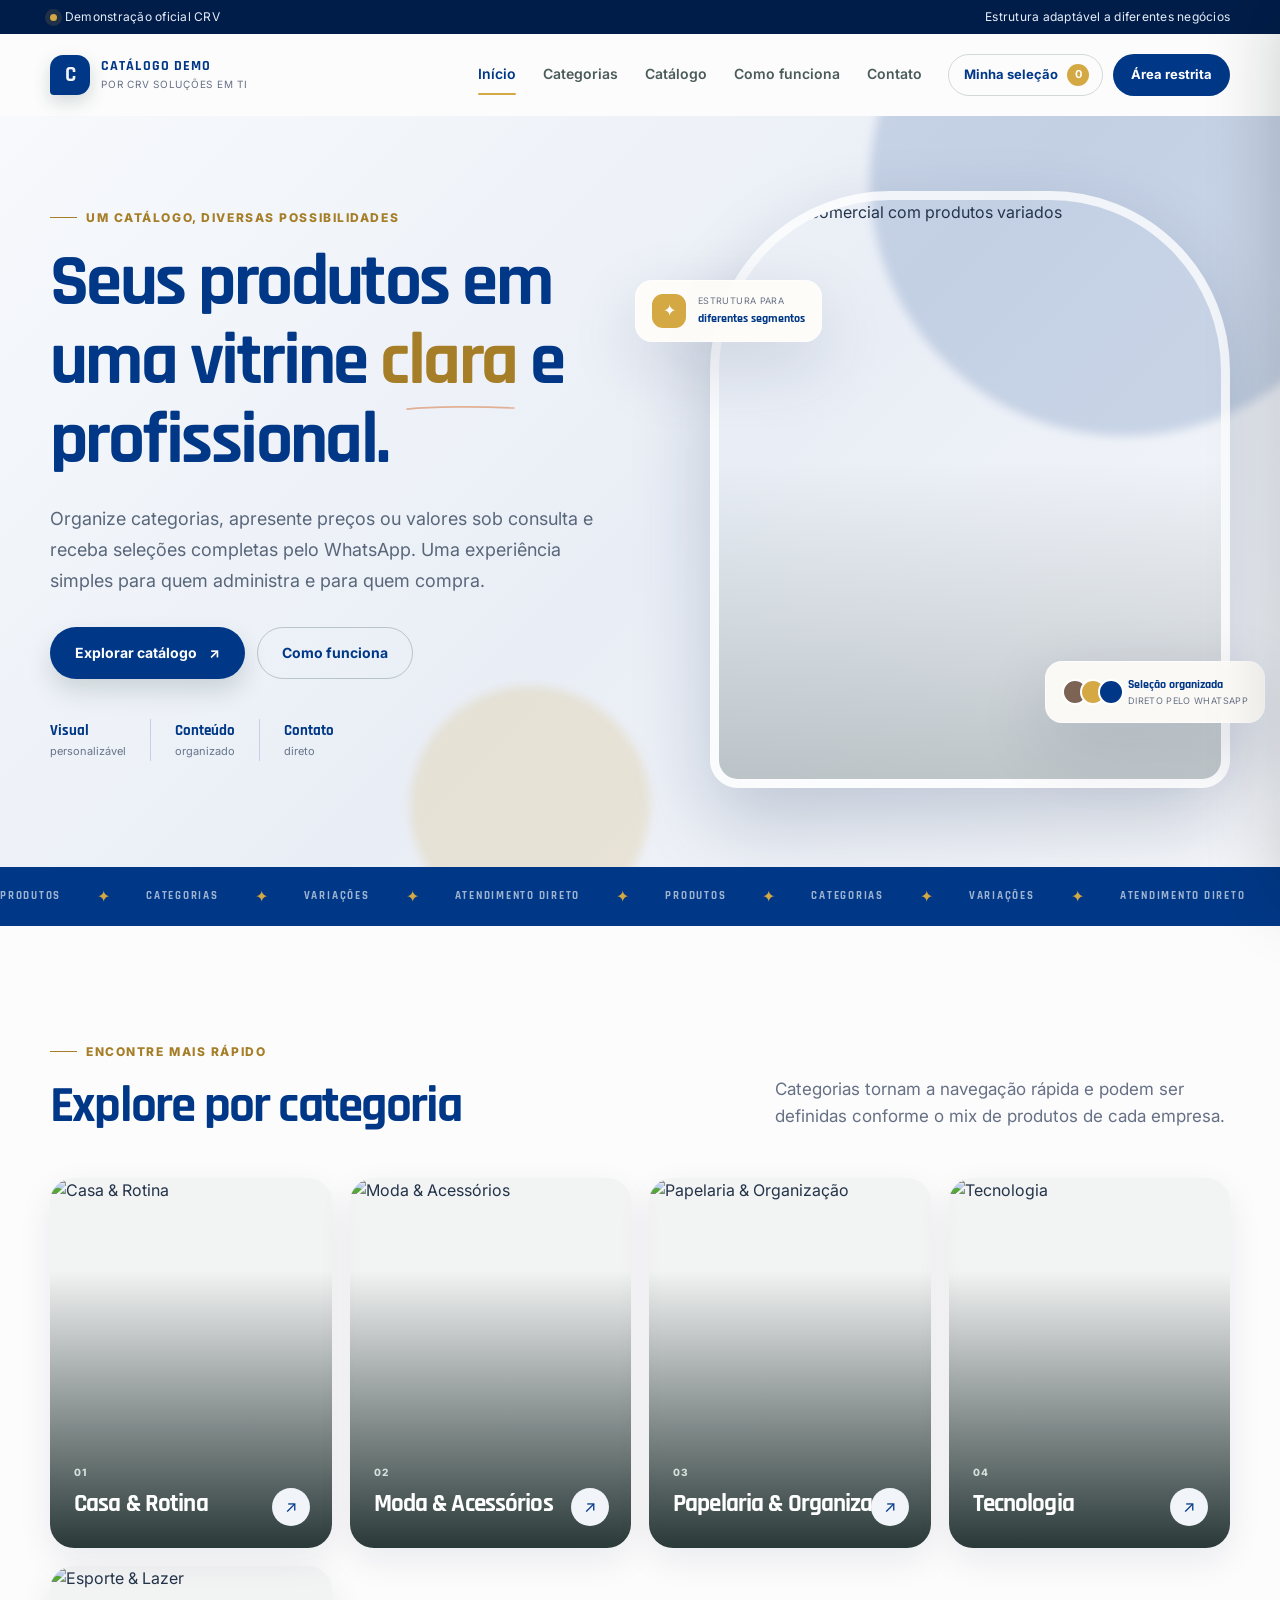
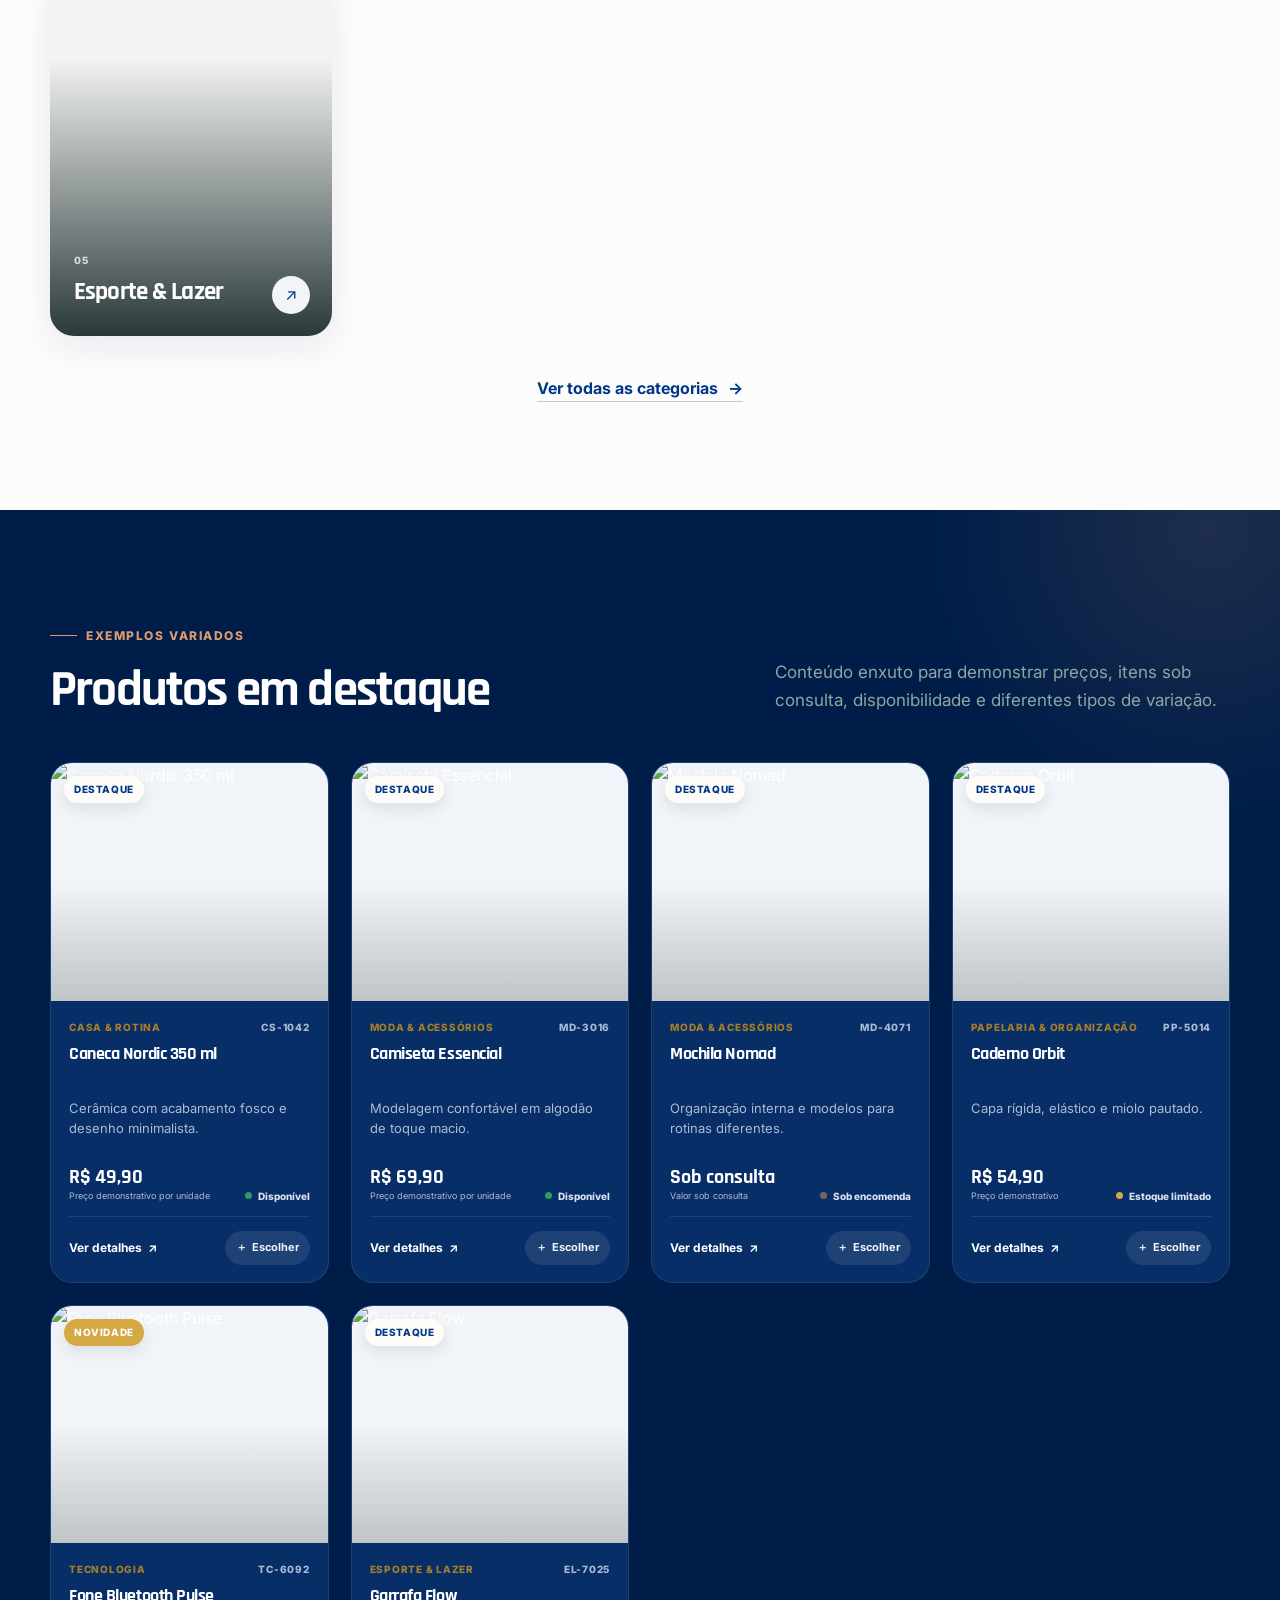
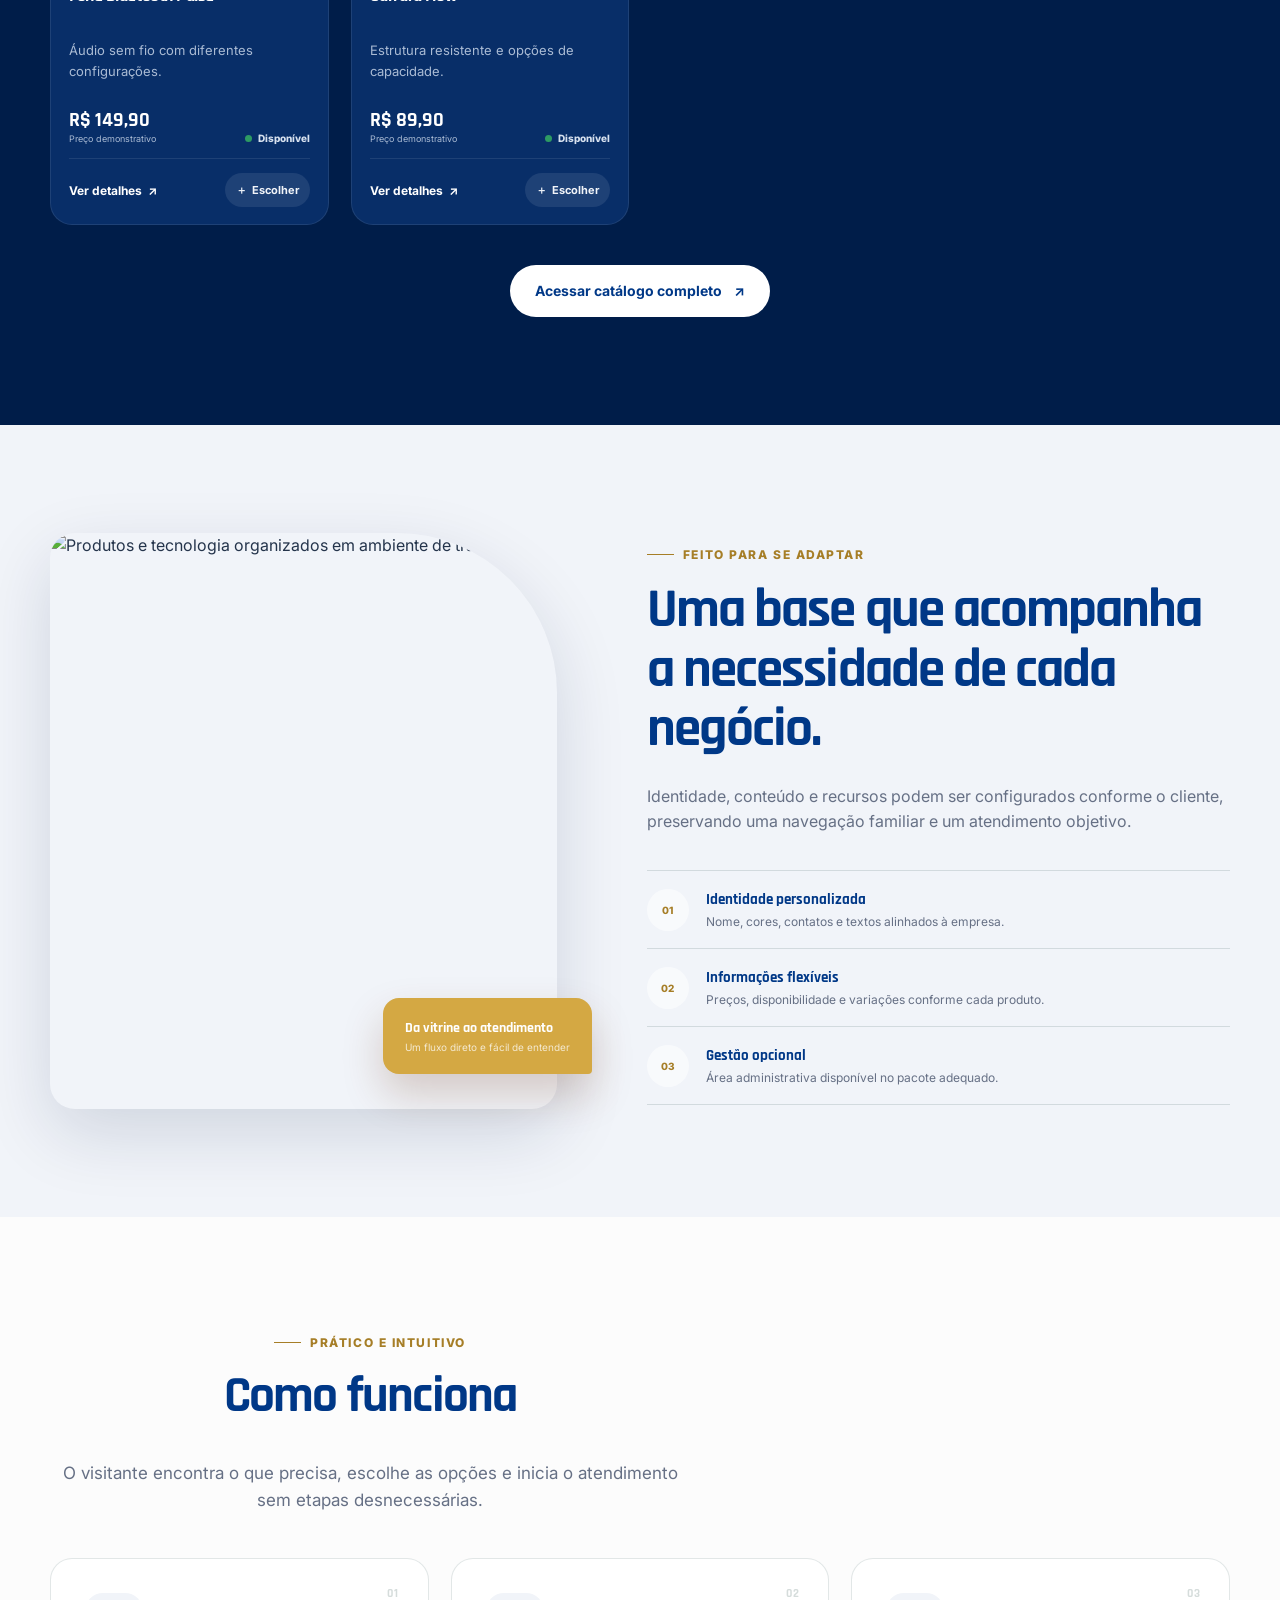
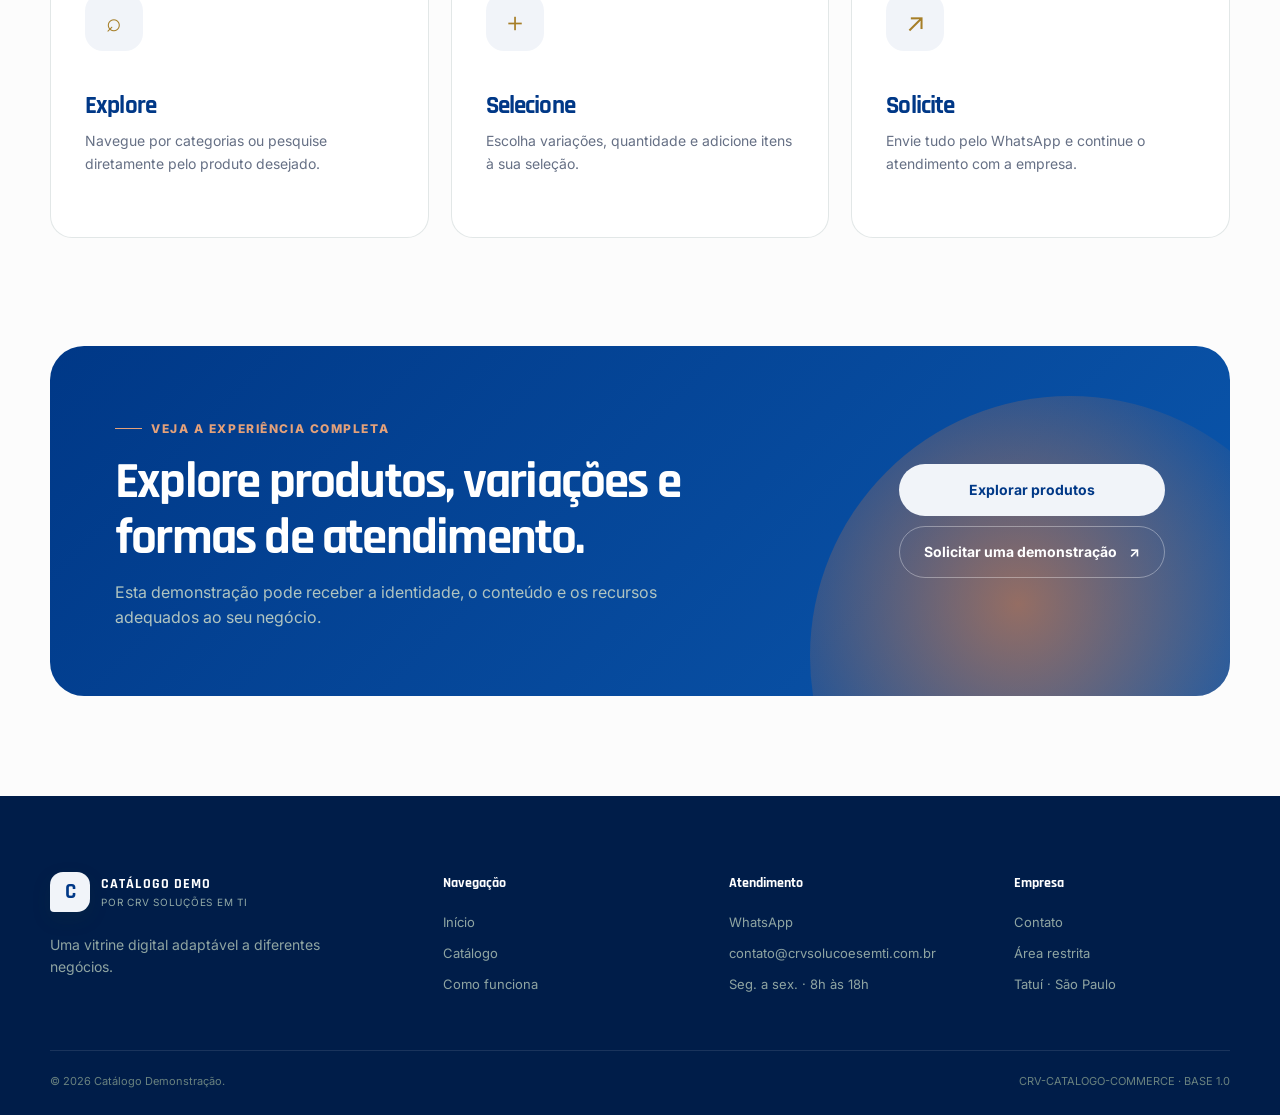
==== commit a7254715: "Transforma catálogo em base genérica multicliente CRV Cria a CRV-CATALOGO-COMMERCE BASE 1.0, com ide" ====
--- a/index.html
+++ b/index.html
@@ -3,16 +3,16 @@
 <head>
     <meta charset="UTF-8">
     <meta name="viewport" content="width=device-width, initial-scale=1.0">
-    <meta name="theme-color" content="#163c3a">
-    <meta name="description" content="Catálogo virtual de brindes corporativos personalizados. Explore categorias, selecione produtos e solicite seu orçamento pelo WhatsApp.">
+    <meta name="theme-color" content="#003887">
+    <meta name="description" content="Demonstração de catálogo virtual adaptável a diferentes negócios, com produtos, variações e atendimento pelo WhatsApp.">
     <meta property="og:type" content="website">
-    <meta property="og:title" content="Sua Marca | Brindes Corporativos">
-    <meta property="og:description" content="Brindes personalizados para transformar marcas em experiências memoráveis.">
-    <title>Sua Marca | Brindes Corporativos</title>
+    <meta property="og:title" content="Catálogo Demonstração | CRV Soluções em TI">
+    <meta property="og:description" content="Um catálogo, diversas possibilidades para apresentar produtos e iniciar atendimentos.">
+    <title>Catálogo Demonstração | CRV Soluções em TI</title>
 
     <link rel="preconnect" href="https://fonts.googleapis.com">
     <link rel="preconnect" href="https://fonts.gstatic.com" crossorigin>
-    <link href="https://fonts.googleapis.com/css2?family=DM+Sans:wght@400;500;600;700&family=Manrope:wght@500;600;700;800&display=swap" rel="stylesheet">
+    <link href="https://fonts.googleapis.com/css2?family=Inter:wght@400;500;600;700&family=Rajdhani:wght@500;600;700&display=swap" rel="stylesheet">
     <link rel="stylesheet" href="css/global.css">
     <link rel="stylesheet" href="css/home.css">
     <link rel="stylesheet" href="css/responsive.css">
@@ -22,18 +22,18 @@
 
     <div class="demo-bar">
         <div class="container demo-bar__content">
-            <span><span class="demo-dot"></span> Modelo conceitual de catálogo virtual</span>
-            <span class="demo-bar__desktop">Conteúdo demonstrativo e totalmente personalizável</span>
+            <span><span class="demo-dot"></span> Demonstração oficial CRV</span>
+            <span class="demo-bar__desktop">Estrutura adaptável a diferentes negócios</span>
         </div>
     </div>
 
     <header class="site-header" id="site-header">
         <div class="container header__inner">
-            <a class="brand" href="index.html" aria-label="Sua Marca - Página inicial">
-                <span class="brand__symbol" aria-hidden="true">S</span>
+            <a class="brand" href="index.html" data-brand-home aria-label="Catálogo Demonstração - Página inicial">
+                <span class="brand__symbol" data-business-symbol aria-hidden="true">C</span>
                 <span class="brand__text">
-                    <strong>SUA MARCA</strong>
-                    <small>brindes corporativos</small>
+                    <strong data-business-short-name>CATÁLOGO DEMO</strong>
+                    <small data-business-descriptor>por CRV Soluções em TI</small>
                 </span>
             </a>
 
@@ -47,6 +47,7 @@
                 <a href="catalogo.html">Catálogo</a>
                 <a href="#como-funciona">Como funciona</a>
                 <a href="#contato">Contato</a>
+                <a class="nav-admin" href="#" data-admin-link>Área restrita</a>
             </nav>
 
             <div class="header__actions">
@@ -65,9 +66,9 @@
             <div class="hero__glow hero__glow--two" aria-hidden="true"></div>
             <div class="container hero__grid">
                 <div class="hero__content">
-                    <span class="eyebrow hero__eyebrow">Sua marca presente em cada detalhe</span>
-                    <h1>Brindes que criam <em>conexões</em> e deixam sua marca.</h1>
-                    <p>Explore opções personalizáveis para eventos, campanhas, equipes e clientes. Escolha seus favoritos e solicite uma cotação de forma rápida e organizada.</p>
+                    <span class="eyebrow hero__eyebrow">Um catálogo, diversas possibilidades</span>
+                    <h1>Seus produtos em uma vitrine <em>clara</em> e profissional.</h1>
+                    <p>Organize categorias, apresente preços ou valores sob consulta e receba seleções completas pelo WhatsApp. Uma experiência simples para quem administra e para quem compra.</p>
                     <div class="hero__actions">
                         <a class="button button--primary" href="catalogo.html">
                             Explorar catálogo
@@ -76,29 +77,29 @@
                         <a class="button button--ghost" href="#como-funciona">Como funciona</a>
                     </div>
                     <div class="hero__trust" aria-label="Diferenciais">
-                        <span><b>+15</b> categorias</span>
-                        <span><b>100%</b> personalizável</span>
-                        <span><b>Atendimento</b> consultivo</span>
+                        <span><b>Visual</b> personalizável</span>
+                        <span><b>Conteúdo</b> organizado</span>
+                        <span><b>Contato</b> direto</span>
                     </div>
                 </div>
 
                 <div class="hero__visual" data-parallax-visual>
                     <div class="hero__image-wrap">
-                        <img src="https://images.unsplash.com/photo-1549465220-1a8b9238cd48?auto=format&fit=crop&w=1200&q=88" alt="Composição de presentes corporativos personalizados">
+                        <img src="https://images.unsplash.com/photo-1441986300917-64674bd600d8?auto=format&fit=crop&w=1200&q=88" alt="Ambiente comercial com produtos variados">
                     </div>
                     <div class="hero__floating hero__floating--top">
                         <span class="hero__floating-icon">✦</span>
-                        <div><small>Ideias para</small><strong>todas as ocasiões</strong></div>
+                        <div><small>Estrutura para</small><strong>diferentes segmentos</strong></div>
                     </div>
                     <div class="hero__floating hero__floating--bottom">
                         <div class="avatar-stack" aria-hidden="true"><i></i><i></i><i></i></div>
-                        <div><strong>Orçamento personalizado</strong><small>Direto pelo WhatsApp</small></div>
+                        <div><strong>Seleção organizada</strong><small>Direto pelo WhatsApp</small></div>
                     </div>
                 </div>
             </div>
             <div class="container hero__marquee" aria-hidden="true">
                 <div class="hero__marquee-track">
-                    <span>BRINDES CORPORATIVOS</span><i>✦</i><span>PERSONALIZAÇÃO</span><i>✦</i><span>EVENTOS</span><i>✦</i><span>KITS ESPECIAIS</span><i>✦</i><span>BRINDES CORPORATIVOS</span><i>✦</i><span>PERSONALIZAÇÃO</span>
+                    <span>PRODUTOS</span><i>✦</i><span>CATEGORIAS</span><i>✦</i><span>VARIAÇÕES</span><i>✦</i><span>ATENDIMENTO DIRETO</span><i>✦</i><span>PRODUTOS</span><i>✦</i><span>CATEGORIAS</span><i>✦</i><span>VARIAÇÕES</span><i>✦</i><span>ATENDIMENTO DIRETO</span>
                 </div>
             </div>
         </section>
@@ -110,7 +111,7 @@
                         <span class="eyebrow">Encontre mais rápido</span>
                         <h2>Explore por categoria</h2>
                     </div>
-                    <p>Uma vitrine organizada para você chegar ao produto ideal sem percorrer páginas e páginas de um catálogo convencional.</p>
+                    <p>Categorias tornam a navegação rápida e podem ser definidas conforme o mix de produtos de cada empresa.</p>
                 </div>
                 <div class="categories-grid" id="home-categories" aria-live="polite"></div>
                 <div class="section-action reveal-up">
@@ -123,10 +124,10 @@
             <div class="container">
                 <div class="section-heading section-heading--light reveal-up">
                     <div>
-                        <span class="eyebrow">Seleção especial</span>
+                        <span class="eyebrow">Exemplos variados</span>
                         <h2>Produtos em destaque</h2>
                     </div>
-                    <p>Algumas possibilidades para inspirar sua próxima ação, evento ou presente corporativo.</p>
+                    <p>Conteúdo enxuto para demonstrar preços, itens sob consulta, disponibilidade e diferentes tipos de variação.</p>
                 </div>
                 <div class="products-grid products-grid--home" id="home-products" aria-live="polite"></div>
                 <div class="section-action reveal-up">
@@ -138,20 +139,20 @@
         <section class="section experience-section">
             <div class="container experience-grid">
                 <div class="experience__media reveal-left">
-                    <img src="https://images.unsplash.com/photo-1495474472287-4d71bcdd2085?auto=format&fit=crop&w=1200&q=88" alt="Caneca e materiais personalizados em ambiente de trabalho">
+                    <img src="https://images.unsplash.com/photo-1516321318423-f06f85e504b3?auto=format&fit=crop&w=1200&q=88" alt="Produtos e tecnologia organizados em ambiente de trabalho">
                     <div class="experience__badge">
-                        <strong>Do conceito à entrega</strong>
-                        <span>Atendimento próximo em cada etapa</span>
+                        <strong>Da vitrine ao atendimento</strong>
+                        <span>Um fluxo direto e fácil de entender</span>
                     </div>
                 </div>
                 <div class="experience__content reveal-right">
-                    <span class="eyebrow">Mais do que um produto</span>
-                    <h2>Uma experiência pensada para representar a sua empresa.</h2>
-                    <p>Você escolhe os produtos que fazem sentido para sua ação. Nossa equipe analisa quantidade, personalização e prazo para preparar uma proposta sob medida.</p>
+                    <span class="eyebrow">Feito para se adaptar</span>
+                    <h2>Uma base que acompanha a necessidade de cada negócio.</h2>
+                    <p>Identidade, conteúdo e recursos podem ser configurados conforme o cliente, preservando uma navegação familiar e um atendimento objetivo.</p>
                     <ul class="benefits-list">
-                        <li><span>01</span><div><strong>Curadoria personalizada</strong><small>Opções alinhadas ao seu objetivo e público.</small></div></li>
-                        <li><span>02</span><div><strong>Personalização sob medida</strong><small>Cores, técnicas e acabamentos avaliados para cada item.</small></div></li>
-                        <li><span>03</span><div><strong>Atendimento consultivo</strong><small>Um especialista acompanha sua solicitação pelo WhatsApp.</small></div></li>
+                        <li><span>01</span><div><strong>Identidade personalizada</strong><small>Nome, cores, contatos e textos alinhados à empresa.</small></div></li>
+                        <li><span>02</span><div><strong>Informações flexíveis</strong><small>Preços, disponibilidade e variações conforme cada produto.</small></div></li>
+                        <li><span>03</span><div><strong>Gestão opcional</strong><small>Área administrativa disponível no pacote adequado.</small></div></li>
                     </ul>
                 </div>
             </div>
@@ -161,29 +162,29 @@
             <div class="container">
                 <div class="section-heading section-heading--center reveal-up">
                     <div>
-                        <span class="eyebrow">Prático e transparente</span>
-                        <h2>Como solicitar seu orçamento</h2>
-                    </div>
-                    <p>Sem carrinho, pagamento ou preço genérico. Cada projeto é avaliado conforme as necessidades da sua empresa.</p>
+                        <span class="eyebrow">Prático e intuitivo</span>
+                        <h2>Como funciona</h2>
+                    </div>
+                    <p>O visitante encontra o que precisa, escolhe as opções e inicia o atendimento sem etapas desnecessárias.</p>
                 </div>
                 <div class="process-grid">
                     <article class="process-card reveal-up">
                         <span class="process-card__number">01</span>
                         <div class="process-card__icon">⌕</div>
                         <h3>Explore</h3>
-                        <p>Navegue pelas categorias ou pesquise diretamente pelo produto desejado.</p>
+                        <p>Navegue por categorias ou pesquise diretamente pelo produto desejado.</p>
                     </article>
                     <article class="process-card reveal-up">
                         <span class="process-card__number">02</span>
                         <div class="process-card__icon">＋</div>
                         <h3>Selecione</h3>
-                        <p>Adicione uma ou várias opções à sua lista de interesse.</p>
+                        <p>Escolha variações, quantidade e adicione itens à sua seleção.</p>
                     </article>
                     <article class="process-card reveal-up">
                         <span class="process-card__number">03</span>
                         <div class="process-card__icon">↗</div>
                         <h3>Solicite</h3>
-                        <p>Envie sua seleção pelo WhatsApp e receba uma cotação personalizada.</p>
+                        <p>Envie tudo pelo WhatsApp e continue o atendimento com a empresa.</p>
                     </article>
                 </div>
             </div>
@@ -193,13 +194,13 @@
             <div class="container">
                 <div class="cta-card reveal-up">
                     <div class="cta-card__content">
-                        <span class="eyebrow">Vamos criar algo marcante?</span>
-                        <h2>Encontre o brinde ideal para sua próxima ação.</h2>
-                        <p>Explore o catálogo ou fale com nossa equipe para receber sugestões personalizadas.</p>
+                        <span class="eyebrow">Veja a experiência completa</span>
+                        <h2>Explore produtos, variações e formas de atendimento.</h2>
+                        <p>Esta demonstração pode receber a identidade, o conteúdo e os recursos adequados ao seu negócio.</p>
                     </div>
                     <div class="cta-card__actions">
                         <a class="button button--cream" href="catalogo.html">Explorar produtos</a>
-                        <a class="button button--outline-light" href="#" data-whatsapp-generic>Falar no WhatsApp <span aria-hidden="true">↗</span></a>
+                        <a class="button button--outline-light" href="#" data-whatsapp-generic>Solicitar uma demonstração <span aria-hidden="true">↗</span></a>
                     </div>
                     <div class="cta-card__orb" aria-hidden="true"></div>
                 </div>
@@ -210,19 +211,19 @@
     <footer class="site-footer">
         <div class="container footer__grid">
             <div class="footer__brand">
-                <a class="brand brand--footer" href="index.html">
-                    <span class="brand__symbol">S</span>
-                    <span class="brand__text"><strong>SUA MARCA</strong><small>brindes corporativos</small></span>
+                <a class="brand brand--footer" href="index.html" data-brand-home>
+                    <span class="brand__symbol" data-business-symbol>C</span>
+                    <span class="brand__text"><strong data-business-short-name>CATÁLOGO DEMO</strong><small data-business-descriptor>por CRV Soluções em TI</small></span>
                 </a>
-                <p>Brindes personalizados para aproximar empresas, equipes e clientes.</p>
+                <p data-business-description>Uma vitrine digital adaptável a diferentes negócios.</p>
             </div>
             <div class="footer__column"><strong>Navegação</strong><a href="index.html">Início</a><a href="catalogo.html">Catálogo</a><a href="#como-funciona">Como funciona</a></div>
-            <div class="footer__column"><strong>Atendimento</strong><a href="#" data-whatsapp-generic>WhatsApp</a><a href="mailto:contato@suamarca.com.br">contato@suamarca.com.br</a><span>Seg. a sex. · 8h às 18h</span></div>
-            <div class="footer__column"><strong>Empresa</strong><a href="#contato">Contato</a><a href="#" data-admin-link>Área restrita</a><span>Tatuí · São Paulo</span></div>
+            <div class="footer__column"><strong>Atendimento</strong><a href="#" data-whatsapp-generic>WhatsApp</a><a href="mailto:contato@crvsolucoesemti.com.br" data-business-email>contato@crvsolucoesemti.com.br</a><span data-business-hours>Seg. a sex. · 8h às 18h</span></div>
+            <div class="footer__column"><strong>Empresa</strong><a href="#contato">Contato</a><a href="#" data-admin-link>Área restrita</a><span data-business-address>Tatuí · São Paulo</span></div>
         </div>
         <div class="container footer__bottom">
-            <span>© <span data-current-year></span> Sua Marca. Todos os direitos reservados.</span>
-            <span>Modelo conceitual desenvolvido pela CRV Soluções em TI.</span>
+            <span>© <span data-current-year></span> <span data-business-name>Catálogo Demonstração</span>.</span>
+            <span>CRV-CATALOGO-COMMERCE · BASE 1.0</span>
         </div>
     </footer>
 
--- a/css/global.css
+++ b/css/global.css
@@ -1,27 +1,27 @@
 :root {
-    --ink: #173c3a;
-    --ink-deep: #0b2726;
-    --ink-soft: #315654;
-    --cream: #f3ede3;
-    --cream-2: #e9dece;
-    --paper: #fffdf9;
+    --ink: #003887;
+    --ink-deep: #001d49;
+    --ink-soft: #315d91;
+    --cream: #f1f4f9;
+    --cream-2: #e3e9f2;
+    --paper: #fcfcfc;
     --white: #ffffff;
-    --orange: #d77b44;
-    --orange-dark: #b95f2e;
-    --sage: #a8b8a2;
-    --sage-light: #dce5d8;
-    --text: #253432;
-    --muted: #6d7775;
-    --line: #ddd9d0;
-    --shadow-sm: 0 12px 35px rgba(11, 39, 38, 0.08);
-    --shadow-md: 0 24px 70px rgba(11, 39, 38, 0.14);
+    --orange: #d4a843;
+    --orange-dark: #a67e27;
+    --sage: #7c6354;
+    --sage-light: #e9e2de;
+    --text: #24344b;
+    --muted: #667085;
+    --line: #dbe1ea;
+    --shadow-sm: 0 12px 35px rgba(0, 29, 73, 0.08);
+    --shadow-md: 0 24px 70px rgba(0, 29, 73, 0.14);
     --radius-sm: 14px;
     --radius-md: 24px;
     --radius-lg: 36px;
     --container: 1180px;
     --header-height: 82px;
-    --font-title: "Manrope", sans-serif;
-    --font-body: "DM Sans", sans-serif;
+    --font-title: "Rajdhani", sans-serif;
+    --font-body: "Inter", sans-serif;
 }
 
 *, *::before, *::after { box-sizing: border-box; }
@@ -43,12 +43,12 @@
 .skip-link { position: fixed; z-index: 9999; top: 12px; left: 12px; padding: 10px 15px; color: var(--white); background: var(--ink); border-radius: 9px; transform: translateY(-150%); transition: transform .2s ease; }
 .skip-link:focus { transform: translateY(0); }
 
-.demo-bar { position: relative; z-index: 1001; color: #dce7e5; background: var(--ink-deep); font-size: 12px; letter-spacing: .02em; }
+.demo-bar { position: relative; z-index: 1001; color: #e6edf8; background: var(--ink-deep); font-size: 12px; letter-spacing: .02em; }
 .demo-bar__content { min-height: 34px; display: flex; align-items: center; justify-content: space-between; gap: 20px; }
 .demo-bar__content > span:first-child { display: inline-flex; align-items: center; gap: 8px; }
-.demo-dot { width: 7px; height: 7px; display: inline-block; background: #80d09c; border-radius: 50%; box-shadow: 0 0 0 5px rgba(128, 208, 156, .1); }
+.demo-dot { width: 7px; height: 7px; display: inline-block; background: var(--orange); border-radius: 50%; box-shadow: 0 0 0 5px rgba(212, 168, 67, .14); }
 
-.site-header { position: sticky; z-index: 1000; top: 0; height: var(--header-height); background: rgba(255, 253, 249, .88); border-bottom: 1px solid transparent; backdrop-filter: blur(18px); transition: height .3s ease, border-color .3s ease, box-shadow .3s ease; }
+.site-header { position: sticky; z-index: 1000; top: 0; height: var(--header-height); background: rgba(252, 252, 252, .9); border-bottom: 1px solid transparent; backdrop-filter: blur(18px); transition: height .3s ease, border-color .3s ease, box-shadow .3s ease; }
 .site-header.is-scrolled { height: 72px; border-color: rgba(23, 60, 58, .1); box-shadow: 0 8px 30px rgba(11, 39, 38, .06); }
 .header__inner { height: 100%; display: flex; align-items: center; gap: 26px; }
 .brand { display: inline-flex; align-items: center; gap: 11px; flex: 0 0 auto; }
@@ -60,6 +60,7 @@
 .main-nav a { position: relative; color: #4b5b59; font-size: 14px; font-weight: 600; transition: color .2s ease; }
 .main-nav a::after { position: absolute; left: 0; bottom: -9px; width: 100%; height: 2px; content: ""; background: var(--orange); border-radius: 4px; transform: scaleX(0); transform-origin: right; transition: transform .25s ease; }
 .main-nav a:hover, .main-nav a.is-active { color: var(--ink); }
+.main-nav .nav-admin { display: none; }
 .main-nav a:hover::after, .main-nav a.is-active::after { transform: scaleX(1); transform-origin: left; }
 .header__actions { display: flex; align-items: center; gap: 10px; }
 .selection-button { min-height: 42px; display: inline-flex; align-items: center; gap: 9px; padding: 0 13px 0 15px; color: var(--ink); background: transparent; border: 1px solid rgba(23, 60, 58, .18); border-radius: 999px; cursor: pointer; font-size: 13px; font-weight: 700; transition: background .2s ease, border-color .2s ease; }
@@ -113,7 +114,16 @@
 .product-card h3 { min-height: 46px; margin-bottom: 8px; color: var(--ink); font-size: 18px; letter-spacing: -.025em; }
 .product-card h3 a { transition: color .2s ease; }
 .product-card h3 a:hover { color: var(--orange-dark); }
-.product-card p { min-height: 42px; margin-bottom: 16px; font-size: 13px; line-height: 1.55; }
+.product-card p { min-height: 42px; margin-bottom: 13px; font-size: 13px; line-height: 1.55; }
+.product-card__commercial { min-height: 49px; margin-bottom: 14px; display: flex; align-items: end; justify-content: space-between; gap: 10px; }
+.product-card__price { min-width: 0; display: grid; }
+.product-card__price strong { color: var(--ink); font-family: var(--font-title); font-size: 20px; line-height: 1; }
+.product-card__price small { margin-top: 4px; overflow: hidden; color: var(--muted); font-size: 9px; line-height: 1.2; text-overflow: ellipsis; white-space: nowrap; }
+.product-availability { display: inline-flex; align-items: center; gap: 6px; color: var(--ink-soft); font-size: 10px; font-weight: 800; line-height: 1.2; }
+.product-availability::before { width: 7px; height: 7px; flex: 0 0 auto; content: ""; background: #2d9a63; border-radius: 50%; }
+.product-availability--limited::before { background: var(--orange); }
+.product-availability--made-to-order::before { background: var(--sage); }
+.product-availability--unavailable::before { background: #b42318; }
 .product-card__actions { padding-top: 14px; display: flex; align-items: center; justify-content: space-between; gap: 10px; border-top: 1px solid rgba(23, 60, 58, .09); }
 .product-card__details { display: inline-flex; align-items: center; gap: 6px; color: var(--ink); font-size: 12px; font-weight: 700; }
 .product-card__details:hover { color: var(--orange-dark); }
@@ -147,11 +157,16 @@
 .selection-empty > span { width: 58px; height: 58px; display: grid; place-items: center; color: var(--orange-dark); background: var(--cream); border-radius: 50%; font-size: 28px; }
 .selection-empty h3 { margin: 18px 0 8px; color: var(--ink); font-size: 22px; }
 .selection-empty p { max-width: 290px; margin-bottom: 20px; font-size: 13px; }
-.selection-item { position: relative; padding: 12px 38px 12px 0; display: grid; grid-template-columns: 82px minmax(0, 1fr); gap: 14px; border-bottom: 1px solid var(--line); }
+.selection-item { position: relative; padding: 14px 38px 14px 0; display: grid; grid-template-columns: 82px minmax(0, 1fr); gap: 14px; border-bottom: 1px solid var(--line); }
 .selection-item img { width: 82px; height: 92px; object-fit: cover; background: var(--cream); border-radius: 13px; }
 .selection-item__info { min-width: 0; display: flex; flex-direction: column; align-items: flex-start; }
 .selection-item__info > small { color: var(--orange-dark); font-size: 9px; font-weight: 800; letter-spacing: .06em; }
-.selection-item__info > strong { margin: 3px 0 8px; color: var(--ink); font-family: var(--font-title); font-size: 13px; line-height: 1.3; }
+.selection-item__info > strong { margin: 3px 0 5px; color: var(--ink); font-family: var(--font-title); font-size: 15px; line-height: 1.3; }
+.selection-item__variants { display: grid; gap: 2px; margin-bottom: 6px; color: var(--muted); font-size: 10px; }
+.selection-item__variants span { display: block; }
+.selection-item__variants b { color: var(--ink-soft); }
+.selection-item__price { margin-bottom: 5px; color: var(--orange-dark); font-size: 11px; font-weight: 800; }
+.selection-item__note { min-height: 0; margin: 0 0 6px; color: var(--muted); font-size: 10px; font-style: italic; line-height: 1.4; }
 .selection-item__info label { display: flex; align-items: center; gap: 8px; color: var(--muted); font-size: 10px; }
 .selection-item__info input { width: 64px; height: 30px; padding: 0 8px; color: var(--ink); background: var(--white); border: 1px solid var(--line); border-radius: 8px; outline: none; }
 .selection-item > button { position: absolute; top: 12px; right: 0; width: 28px; height: 28px; display: grid; place-items: center; padding: 0 0 2px; color: #8f9997; background: transparent; border: 1px solid var(--line); border-radius: 50%; cursor: pointer; font-size: 18px; }
--- a/css/home.css
+++ b/css/home.css
@@ -1,21 +1,21 @@
-.hero { position: relative; overflow: hidden; padding: 72px 0 0; background: linear-gradient(135deg, #f6f1e9 0%, #eee5d8 52%, #f7f3ec 100%); }
-.hero::before { position: absolute; inset: 0; content: ""; opacity: .22; background-image: radial-gradient(rgba(23, 60, 58, .35) .65px, transparent .65px); background-size: 18px 18px; mask-image: linear-gradient(90deg, #000, transparent 65%); }
+.hero { position: relative; overflow: hidden; padding: 72px 0 0; background: linear-gradient(135deg, #f7f9fc 0%, #e9eef6 52%, #f7f8fb 100%); }
+.hero::before { position: absolute; inset: 0; content: ""; opacity: .2; background-image: radial-gradient(rgba(0, 56, 135, .35) .65px, transparent .65px); background-size: 18px 18px; mask-image: linear-gradient(90deg, #000, transparent 65%); }
 .hero__glow { position: absolute; border-radius: 50%; filter: blur(5px); pointer-events: none; }
-.hero__glow--one { top: -190px; right: -100px; width: 510px; height: 510px; background: rgba(168, 184, 162, .36); }
-.hero__glow--two { bottom: 0; left: 32%; width: 240px; height: 240px; background: rgba(215, 123, 68, .12); }
+.hero__glow--one { top: -190px; right: -100px; width: 510px; height: 510px; background: rgba(0, 56, 135, .16); }
+.hero__glow--two { bottom: 0; left: 32%; width: 240px; height: 240px; background: rgba(212, 168, 67, .18); }
 .hero__grid { position: relative; z-index: 1; min-height: 640px; display: grid; grid-template-columns: 1.03fr .97fr; align-items: center; gap: 70px; padding-bottom: 76px; }
 .hero__content { padding: 12px 0 30px; }
 .hero__content h1 { max-width: 690px; margin-bottom: 24px; color: var(--ink); font-size: clamp(48px, 5.7vw, 78px); }
 .hero__content h1 em { position: relative; color: var(--orange-dark); font-style: normal; }
 .hero__content h1 em::after { position: absolute; right: 2px; bottom: -4px; width: 80%; height: 8px; content: ""; opacity: .55; background: url("data:image/svg+xml,%3Csvg xmlns='http://www.w3.org/2000/svg' width='200' height='10' viewBox='0 0 200 10'%3E%3Cpath d='M2 7C48 2 136 2 198 5' fill='none' stroke='%23d77b44' stroke-width='3' stroke-linecap='round'/%3E%3C/svg%3E") center/100% 100% no-repeat; }
-.hero__content > p { max-width: 630px; margin-bottom: 30px; color: #576664; font-size: 18px; line-height: 1.72; }
+.hero__content > p { max-width: 630px; margin-bottom: 30px; color: #59677b; font-size: 18px; line-height: 1.72; }
 .hero__actions { display: flex; flex-wrap: wrap; gap: 12px; }
 .hero__trust { margin-top: 40px; display: flex; flex-wrap: wrap; gap: 0; }
-.hero__trust span { padding: 0 24px; display: grid; color: #70807d; border-left: 1px solid rgba(23, 60, 58, .17); font-size: 11px; }
+.hero__trust span { padding: 0 24px; display: grid; color: #66758a; border-left: 1px solid rgba(0, 56, 135, .17); font-size: 11px; }
 .hero__trust span:first-child { padding-left: 0; border-left: 0; }
 .hero__trust b { color: var(--ink); font-family: var(--font-title); font-size: 15px; }
 .hero__visual { position: relative; width: 100%; max-width: 520px; margin-left: auto; }
-.hero__image-wrap { position: relative; aspect-ratio: .87 / 1; overflow: hidden; border: 9px solid rgba(255, 255, 255, .68); border-radius: 180px 180px 28px 28px; box-shadow: 0 35px 80px rgba(23, 60, 58, .19); }
+.hero__image-wrap { position: relative; aspect-ratio: .87 / 1; overflow: hidden; border: 9px solid rgba(255, 255, 255, .76); border-radius: 180px 180px 28px 28px; box-shadow: 0 35px 80px rgba(0, 29, 73, .2); }
 .hero__image-wrap::after { position: absolute; inset: 0; content: ""; background: linear-gradient(180deg, transparent 45%, rgba(8, 32, 30, .22)); }
 .hero__image-wrap img { height: 100%; object-fit: cover; }
 .hero__floating { position: absolute; display: flex; align-items: center; gap: 12px; padding: 13px 16px; background: rgba(255, 253, 249, .9); border: 1px solid rgba(255, 255, 255, .65); border-radius: 17px; box-shadow: var(--shadow-md); backdrop-filter: blur(15px); }
@@ -56,15 +56,16 @@
 .section-heading--light h2, .section-heading--light .eyebrow { color: var(--white); }
 .section-heading--light .eyebrow { color: #dd9a71; }
 .section-heading--light > p { color: #90a5a2; }
-.featured-section .product-card { background: #133432; border-color: rgba(255, 255, 255, .09); }
-.featured-section .product-card h3, .featured-section .product-card__details { color: var(--white); }
-.featured-section .product-card p, .featured-section .product-card__meta small { color: #8ea4a1; }
+.featured-section .product-card { background: #082e68; border-color: rgba(255, 255, 255, .09); }
+.featured-section .product-card h3, .featured-section .product-card__details, .featured-section .product-card__price strong { color: var(--white); }
+.featured-section .product-card p, .featured-section .product-card__meta small, .featured-section .product-card__price small { color: #aabbd4; }
+.featured-section .product-availability { color: #d7e1ef; }
 .featured-section .product-card__actions { border-color: rgba(255, 255, 255, .09); }
 .featured-section .product-card__select { color: var(--cream); background: rgba(255, 255, 255, .09); }
 .featured-section .product-card__select:hover, .featured-section .product-card__select.is-selected { color: var(--ink); background: var(--cream); }
 .featured-section .product-card:hover { box-shadow: 0 25px 55px rgba(0, 0, 0, .28); }
 
-.experience-section { background: #f2ece2; }
+.experience-section { background: #f1f4f9; }
 .experience-grid { display: grid; grid-template-columns: .93fr 1.07fr; align-items: center; gap: 90px; }
 .experience__media { position: relative; }
 .experience__media > img { aspect-ratio: .88 / 1; object-fit: cover; border-radius: 25px 160px 25px 25px; box-shadow: var(--shadow-md); }
@@ -91,7 +92,7 @@
 .process-card:hover { transform: translateY(-7px); background: #f8f3eb; box-shadow: var(--shadow-sm); }
 
 .cta-section { padding: 0 0 100px; background: var(--paper); }
-.cta-card { position: relative; overflow: hidden; min-height: 330px; padding: 65px; display: flex; align-items: center; justify-content: space-between; gap: 50px; color: var(--white); background: linear-gradient(135deg, var(--ink) 0%, #224f4b 100%); border-radius: 34px; }
+.cta-card { position: relative; overflow: hidden; min-height: 330px; padding: 65px; display: flex; align-items: center; justify-content: space-between; gap: 50px; color: var(--white); background: linear-gradient(135deg, var(--ink) 0%, #0b57ad 100%); border-radius: 34px; }
 .cta-card__content { position: relative; z-index: 2; max-width: 690px; }
 .cta-card .eyebrow { color: #e4a17a; }
 .cta-card h2 { margin-bottom: 14px; color: var(--white); font-size: clamp(35px, 4vw, 55px); }
--- a/css/responsive.css
+++ b/css/responsive.css
@@ -19,6 +19,7 @@
     .main-nav a { padding: 12px 14px; border-radius: 10px; }
     .main-nav a:hover, .main-nav a.is-active { background: var(--cream); }
     .main-nav a::after { display: none; }
+    .main-nav .nav-admin { display: block; }
     .header__actions { order: 2; }
     .nav-toggle { order: 3; }
     .hero { padding-top: 45px; }
@@ -113,6 +114,8 @@
     .product-section { padding-top: 22px; }
     .product-gallery__main { aspect-ratio: 1 / 1; border-radius: 20px; }
     .product-info h1 { font-size: clamp(35px, 10vw, 48px); }
+    .product-commercial { align-items: start; gap: 18px 28px; }
+    .product-variants__heading { align-items: start; display: grid; gap: 3px; }
     .product-quote__heading { align-items: start; }
     .product-quote__actions { grid-template-columns: 1fr; }
     .related-section .section-heading .text-link { display: none; }
@@ -152,6 +155,7 @@
     .product-info__top { align-items: start; }
     .product-info__top span { max-width: 190px; }
     .product-specs { grid-template-columns: 1fr; }
+    .product-variants__grid { grid-template-columns: 1fr; }
     .product-quote { padding: 20px 16px; }
     .product-quote__heading { display: grid; }
     .quantity-control { width: 132px; }
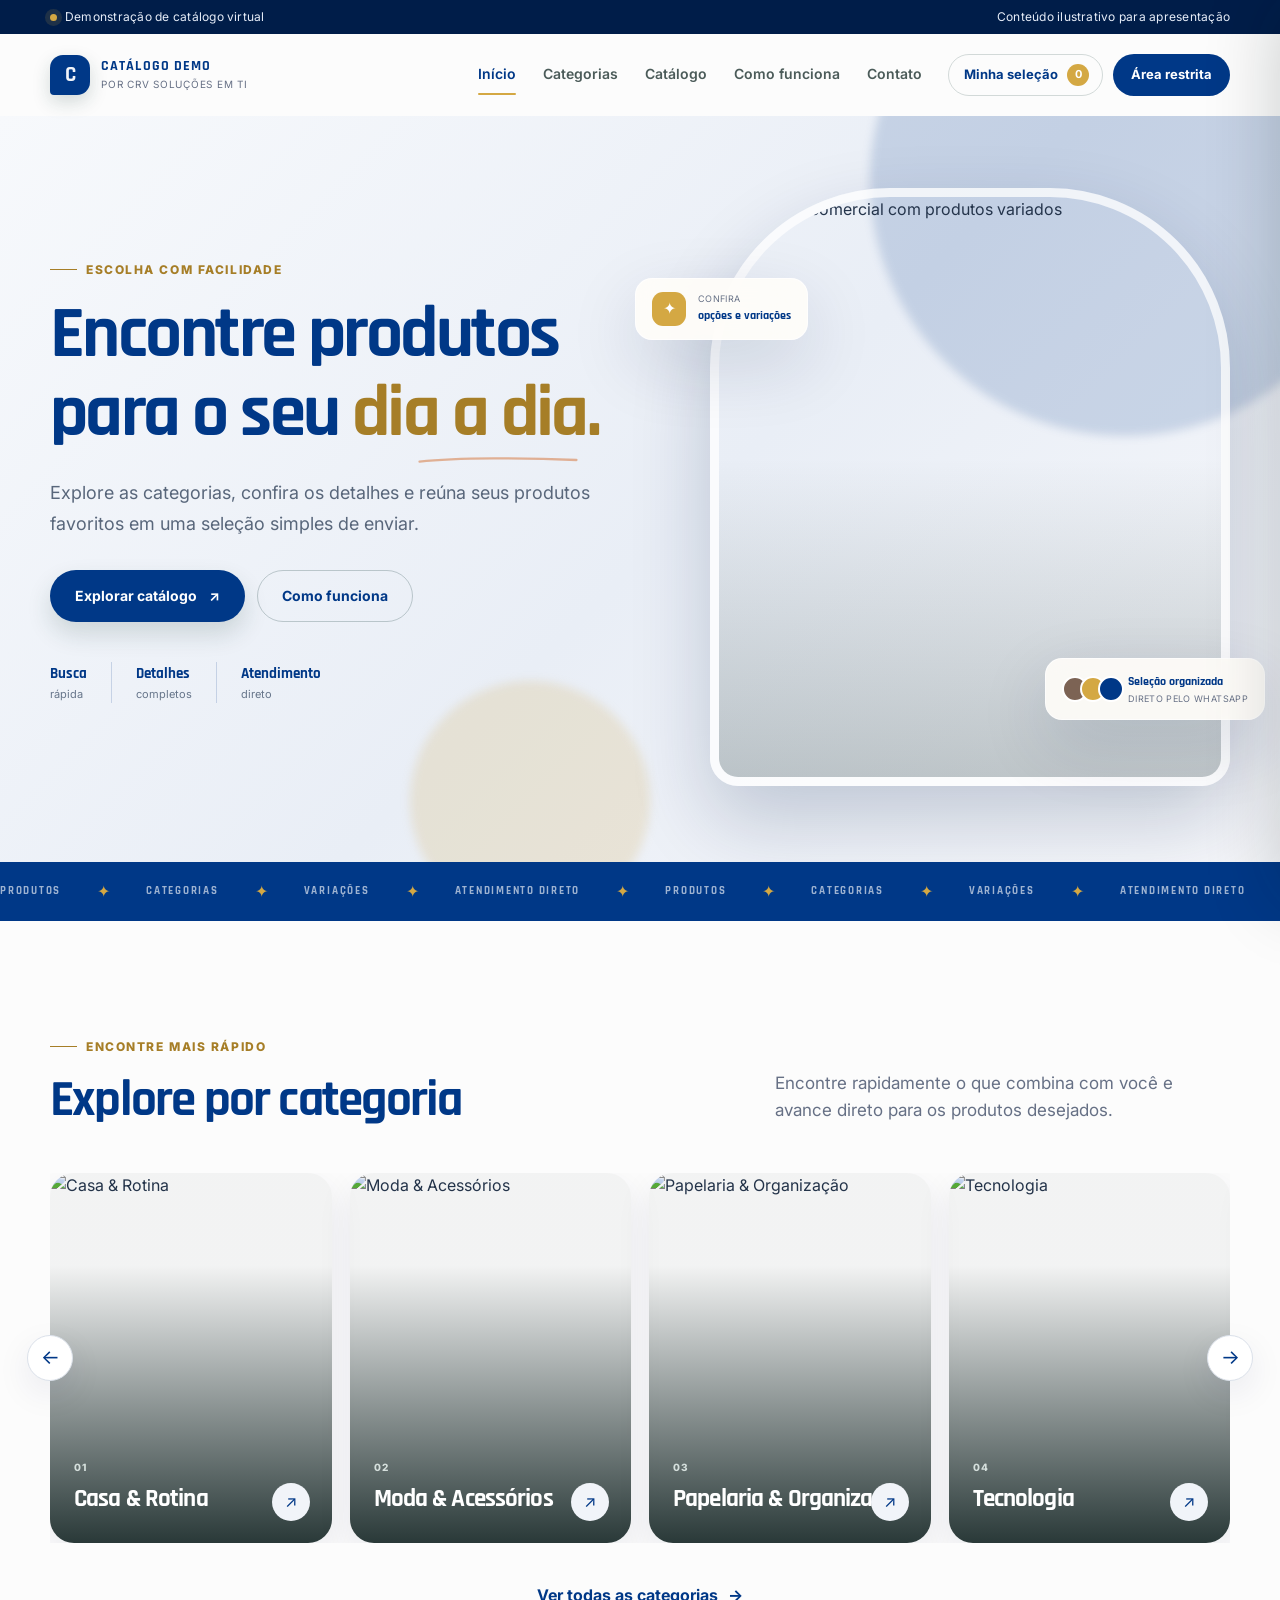
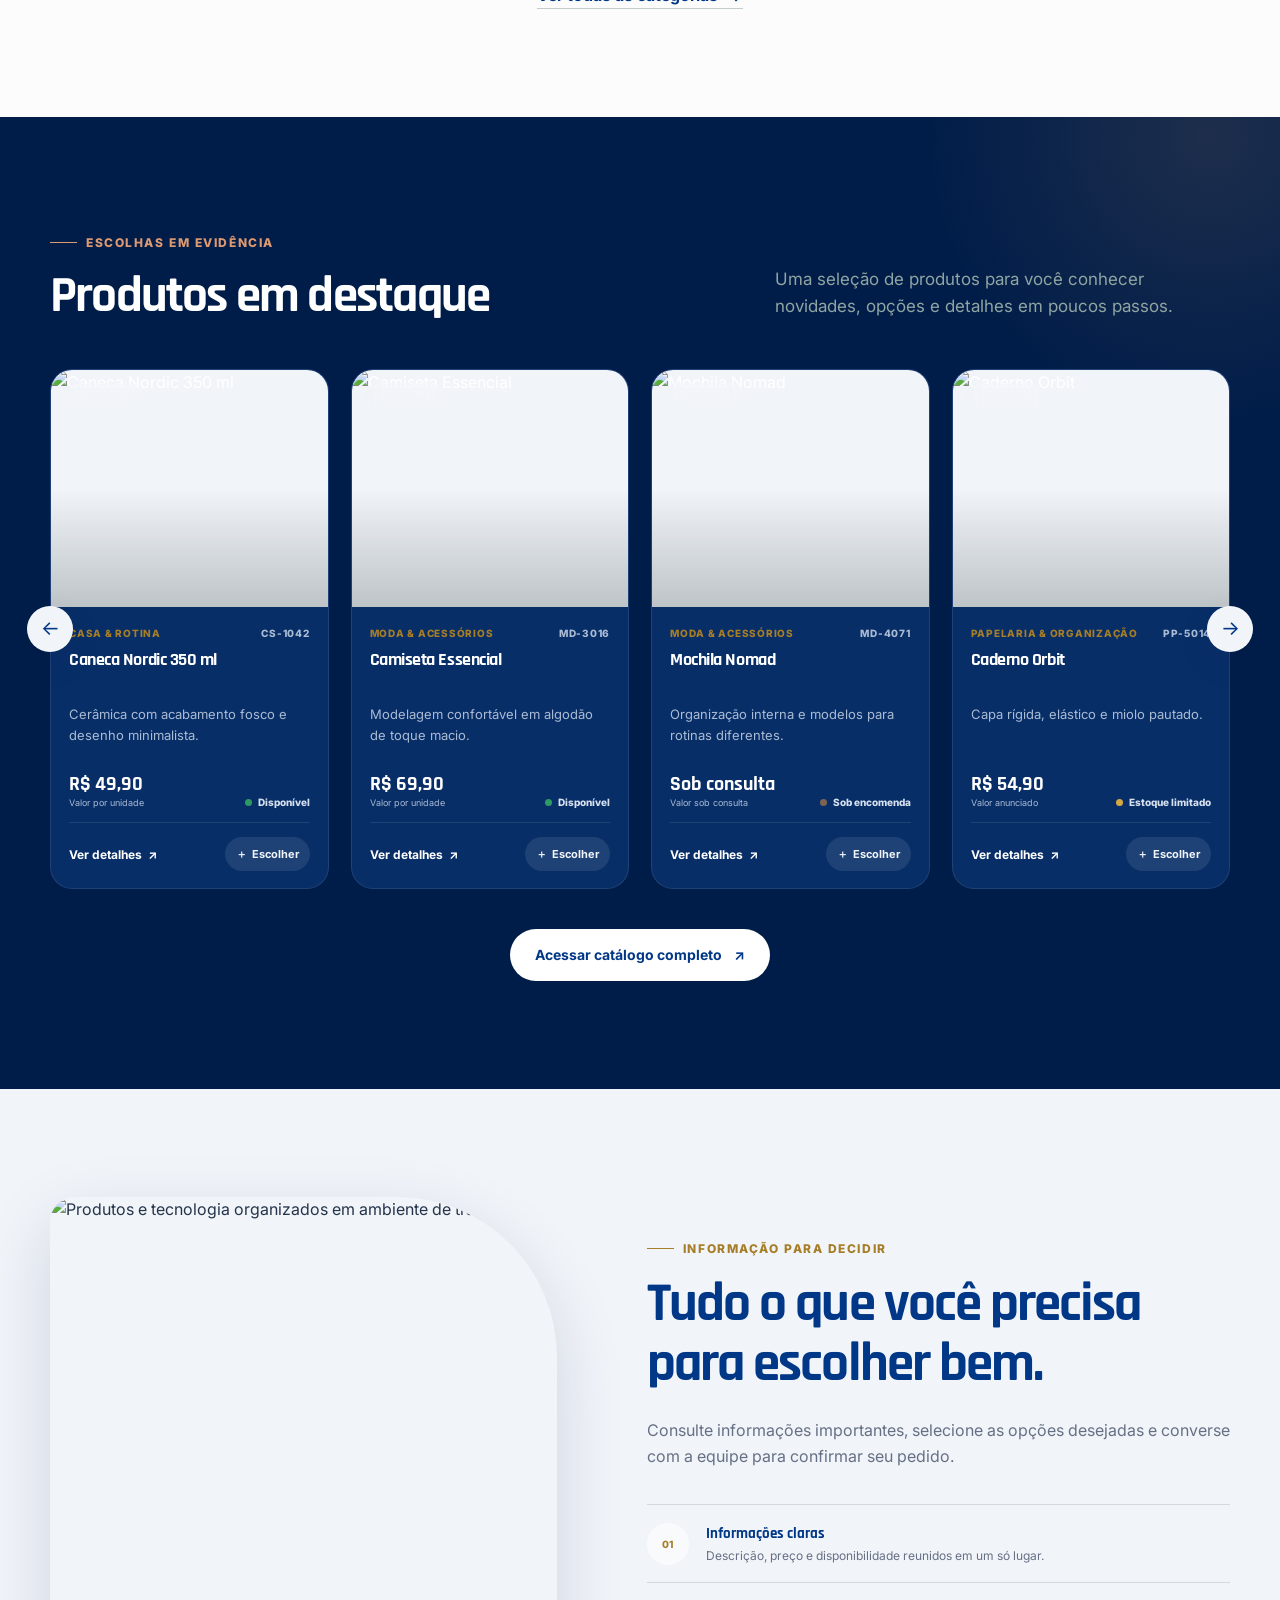
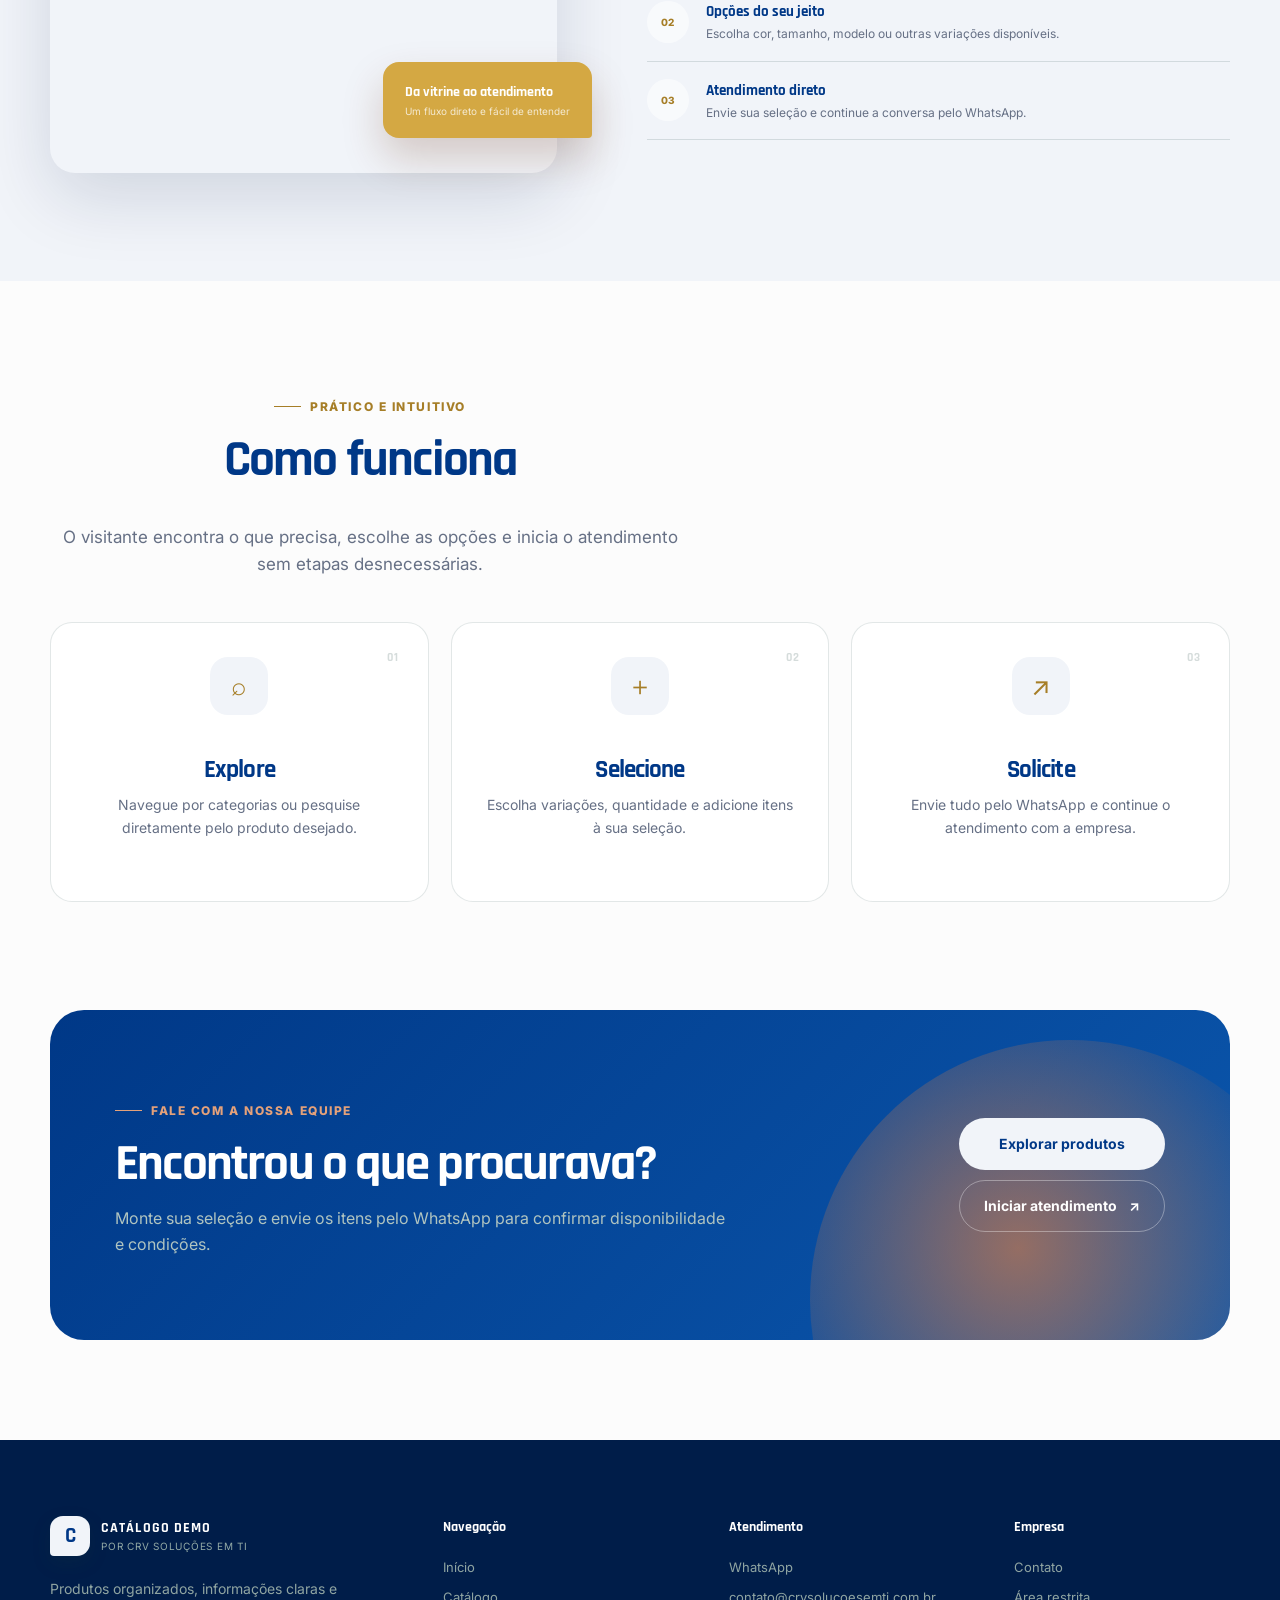
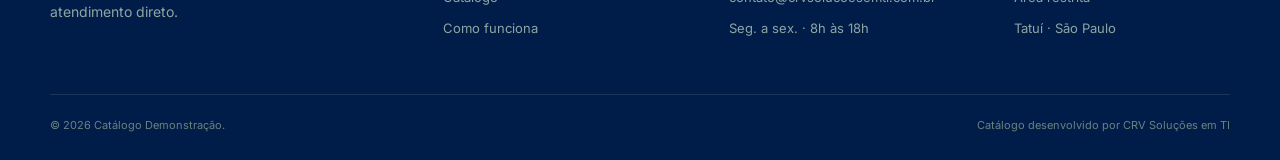
==== commit 438eb766: "updates" ====
--- a/index.html
+++ b/index.html
@@ -4,11 +4,11 @@
     <meta charset="UTF-8">
     <meta name="viewport" content="width=device-width, initial-scale=1.0">
     <meta name="theme-color" content="#003887">
-    <meta name="description" content="Demonstração de catálogo virtual adaptável a diferentes negócios, com produtos, variações e atendimento pelo WhatsApp.">
+    <meta name="description" content="Explore produtos, escolha variações e envie sua seleção diretamente pelo WhatsApp.">
     <meta property="og:type" content="website">
-    <meta property="og:title" content="Catálogo Demonstração | CRV Soluções em TI">
-    <meta property="og:description" content="Um catálogo, diversas possibilidades para apresentar produtos e iniciar atendimentos.">
-    <title>Catálogo Demonstração | CRV Soluções em TI</title>
+    <meta property="og:title" content="Catálogo Virtual">
+    <meta property="og:description" content="Produtos organizados, informações claras e atendimento direto.">
+    <title>Catálogo Virtual</title>
 
     <link rel="preconnect" href="https://fonts.googleapis.com">
     <link rel="preconnect" href="https://fonts.gstatic.com" crossorigin>
@@ -20,10 +20,10 @@
 <body data-page="home">
     <a class="skip-link" href="#conteudo">Pular para o conteúdo</a>
 
-    <div class="demo-bar">
+    <div class="demo-bar" data-demo-bar>
         <div class="container demo-bar__content">
-            <span><span class="demo-dot"></span> Demonstração oficial CRV</span>
-            <span class="demo-bar__desktop">Estrutura adaptável a diferentes negócios</span>
+            <span><span class="demo-dot"></span> <span data-demo-label>Demonstração de catálogo virtual</span></span>
+            <span class="demo-bar__desktop" data-demo-message>Conteúdo ilustrativo para apresentação</span>
         </div>
     </div>
 
@@ -66,9 +66,9 @@
             <div class="hero__glow hero__glow--two" aria-hidden="true"></div>
             <div class="container hero__grid">
                 <div class="hero__content">
-                    <span class="eyebrow hero__eyebrow">Um catálogo, diversas possibilidades</span>
-                    <h1>Seus produtos em uma vitrine <em>clara</em> e profissional.</h1>
-                    <p>Organize categorias, apresente preços ou valores sob consulta e receba seleções completas pelo WhatsApp. Uma experiência simples para quem administra e para quem compra.</p>
+                    <span class="eyebrow hero__eyebrow">Escolha com facilidade</span>
+                    <h1>Encontre produtos para o seu <em>dia a dia.</em></h1>
+                    <p>Explore as categorias, confira os detalhes e reúna seus produtos favoritos em uma seleção simples de enviar.</p>
                     <div class="hero__actions">
                         <a class="button button--primary" href="catalogo.html">
                             Explorar catálogo
@@ -77,9 +77,9 @@
                         <a class="button button--ghost" href="#como-funciona">Como funciona</a>
                     </div>
                     <div class="hero__trust" aria-label="Diferenciais">
-                        <span><b>Visual</b> personalizável</span>
-                        <span><b>Conteúdo</b> organizado</span>
-                        <span><b>Contato</b> direto</span>
+                        <span><b>Busca</b> rápida</span>
+                        <span><b>Detalhes</b> completos</span>
+                        <span><b>Atendimento</b> direto</span>
                     </div>
                 </div>
 
@@ -89,7 +89,7 @@
                     </div>
                     <div class="hero__floating hero__floating--top">
                         <span class="hero__floating-icon">✦</span>
-                        <div><small>Estrutura para</small><strong>diferentes segmentos</strong></div>
+                        <div><small>Confira</small><strong>opções e variações</strong></div>
                     </div>
                     <div class="hero__floating hero__floating--bottom">
                         <div class="avatar-stack" aria-hidden="true"><i></i><i></i><i></i></div>
@@ -111,9 +111,13 @@
                         <span class="eyebrow">Encontre mais rápido</span>
                         <h2>Explore por categoria</h2>
                     </div>
-                    <p>Categorias tornam a navegação rápida e podem ser definidas conforme o mix de produtos de cada empresa.</p>
-                </div>
-                <div class="categories-grid" id="home-categories" aria-live="polite"></div>
+                    <p>Encontre rapidamente o que combina com você e avance direto para os produtos desejados.</p>
+                </div>
+                <div class="catalog-carousel" data-carousel>
+                    <button class="carousel-arrow carousel-arrow--previous" type="button" data-carousel-previous aria-label="Ver categorias anteriores">←</button>
+                    <div class="categories-grid catalog-carousel__track" id="home-categories" data-carousel-track aria-live="polite"></div>
+                    <button class="carousel-arrow carousel-arrow--next" type="button" data-carousel-next aria-label="Ver próximas categorias">→</button>
+                </div>
                 <div class="section-action reveal-up">
                     <a class="text-link" href="catalogo.html">Ver todas as categorias <span aria-hidden="true">→</span></a>
                 </div>
@@ -124,12 +128,16 @@
             <div class="container">
                 <div class="section-heading section-heading--light reveal-up">
                     <div>
-                        <span class="eyebrow">Exemplos variados</span>
+                        <span class="eyebrow">Escolhas em evidência</span>
                         <h2>Produtos em destaque</h2>
                     </div>
-                    <p>Conteúdo enxuto para demonstrar preços, itens sob consulta, disponibilidade e diferentes tipos de variação.</p>
-                </div>
-                <div class="products-grid products-grid--home" id="home-products" aria-live="polite"></div>
+                    <p>Uma seleção de produtos para você conhecer novidades, opções e detalhes em poucos passos.</p>
+                </div>
+                <div class="catalog-carousel catalog-carousel--light" data-carousel>
+                    <button class="carousel-arrow carousel-arrow--previous" type="button" data-carousel-previous aria-label="Ver produtos anteriores">←</button>
+                    <div class="products-grid products-grid--home catalog-carousel__track" id="home-products" data-carousel-track aria-live="polite"></div>
+                    <button class="carousel-arrow carousel-arrow--next" type="button" data-carousel-next aria-label="Ver próximos produtos">→</button>
+                </div>
                 <div class="section-action reveal-up">
                     <a class="button button--light" href="catalogo.html">Acessar catálogo completo <span aria-hidden="true">↗</span></a>
                 </div>
@@ -146,13 +154,13 @@
                     </div>
                 </div>
                 <div class="experience__content reveal-right">
-                    <span class="eyebrow">Feito para se adaptar</span>
-                    <h2>Uma base que acompanha a necessidade de cada negócio.</h2>
-                    <p>Identidade, conteúdo e recursos podem ser configurados conforme o cliente, preservando uma navegação familiar e um atendimento objetivo.</p>
+                    <span class="eyebrow">Informação para decidir</span>
+                    <h2>Tudo o que você precisa para escolher bem.</h2>
+                    <p>Consulte informações importantes, selecione as opções desejadas e converse com a equipe para confirmar seu pedido.</p>
                     <ul class="benefits-list">
-                        <li><span>01</span><div><strong>Identidade personalizada</strong><small>Nome, cores, contatos e textos alinhados à empresa.</small></div></li>
-                        <li><span>02</span><div><strong>Informações flexíveis</strong><small>Preços, disponibilidade e variações conforme cada produto.</small></div></li>
-                        <li><span>03</span><div><strong>Gestão opcional</strong><small>Área administrativa disponível no pacote adequado.</small></div></li>
+                        <li><span>01</span><div><strong>Informações claras</strong><small>Descrição, preço e disponibilidade reunidos em um só lugar.</small></div></li>
+                        <li><span>02</span><div><strong>Opções do seu jeito</strong><small>Escolha cor, tamanho, modelo ou outras variações disponíveis.</small></div></li>
+                        <li><span>03</span><div><strong>Atendimento direto</strong><small>Envie sua seleção e continue a conversa pelo WhatsApp.</small></div></li>
                     </ul>
                 </div>
             </div>
@@ -194,13 +202,13 @@
             <div class="container">
                 <div class="cta-card reveal-up">
                     <div class="cta-card__content">
-                        <span class="eyebrow">Veja a experiência completa</span>
-                        <h2>Explore produtos, variações e formas de atendimento.</h2>
-                        <p>Esta demonstração pode receber a identidade, o conteúdo e os recursos adequados ao seu negócio.</p>
+                        <span class="eyebrow">Fale com a nossa equipe</span>
+                        <h2>Encontrou o que procurava?</h2>
+                        <p>Monte sua seleção e envie os itens pelo WhatsApp para confirmar disponibilidade e condições.</p>
                     </div>
                     <div class="cta-card__actions">
                         <a class="button button--cream" href="catalogo.html">Explorar produtos</a>
-                        <a class="button button--outline-light" href="#" data-whatsapp-generic>Solicitar uma demonstração <span aria-hidden="true">↗</span></a>
+                        <a class="button button--outline-light" href="#" data-whatsapp-generic>Iniciar atendimento <span aria-hidden="true">↗</span></a>
                     </div>
                     <div class="cta-card__orb" aria-hidden="true"></div>
                 </div>
@@ -215,7 +223,7 @@
                     <span class="brand__symbol" data-business-symbol>C</span>
                     <span class="brand__text"><strong data-business-short-name>CATÁLOGO DEMO</strong><small data-business-descriptor>por CRV Soluções em TI</small></span>
                 </a>
-                <p data-business-description>Uma vitrine digital adaptável a diferentes negócios.</p>
+                <p data-business-description>Produtos organizados, informações claras e atendimento direto.</p>
             </div>
             <div class="footer__column"><strong>Navegação</strong><a href="index.html">Início</a><a href="catalogo.html">Catálogo</a><a href="#como-funciona">Como funciona</a></div>
             <div class="footer__column"><strong>Atendimento</strong><a href="#" data-whatsapp-generic>WhatsApp</a><a href="mailto:contato@crvsolucoesemti.com.br" data-business-email>contato@crvsolucoesemti.com.br</a><span data-business-hours>Seg. a sex. · 8h às 18h</span></div>
@@ -223,7 +231,7 @@
         </div>
         <div class="container footer__bottom">
             <span>© <span data-current-year></span> <span data-business-name>Catálogo Demonstração</span>.</span>
-            <span>CRV-CATALOGO-COMMERCE · BASE 1.0</span>
+            <span data-crv-credit>Catálogo desenvolvido por CRV Soluções em TI</span>
         </div>
     </footer>
 
--- a/css/global.css
+++ b/css/global.css
@@ -1,3 +1,5 @@
+/* VARIÁVEIS GERAIS */
+
 :root {
     --ink: #003887;
     --ink-deep: #001d49;
@@ -24,170 +26,1108 @@
     --font-body: "Inter", sans-serif;
 }
 
-*, *::before, *::after { box-sizing: border-box; }
-html { scroll-behavior: smooth; scroll-padding-top: 110px; }
-body { margin: 0; color: var(--text); background: var(--paper); font-family: var(--font-body); font-size: 16px; line-height: 1.6; -webkit-font-smoothing: antialiased; overflow-x: hidden; }
-body.drawer-open { overflow: hidden; }
-img { display: block; width: 100%; max-width: 100%; }
-a { color: inherit; text-decoration: none; }
-button, input, select, textarea { font: inherit; }
-button, a { -webkit-tap-highlight-color: transparent; }
-button { color: inherit; }
-h1, h2, h3, p { margin-top: 0; }
-h1, h2, h3 { font-family: var(--font-title); line-height: 1.08; letter-spacing: -0.035em; }
-p { color: var(--muted); }
-::selection { color: var(--white); background: var(--orange); }
-
-.container { width: min(calc(100% - 40px), var(--container)); margin-inline: auto; }
-.section { padding: 108px 0; }
-.skip-link { position: fixed; z-index: 9999; top: 12px; left: 12px; padding: 10px 15px; color: var(--white); background: var(--ink); border-radius: 9px; transform: translateY(-150%); transition: transform .2s ease; }
-.skip-link:focus { transform: translateY(0); }
-
-.demo-bar { position: relative; z-index: 1001; color: #e6edf8; background: var(--ink-deep); font-size: 12px; letter-spacing: .02em; }
-.demo-bar__content { min-height: 34px; display: flex; align-items: center; justify-content: space-between; gap: 20px; }
-.demo-bar__content > span:first-child { display: inline-flex; align-items: center; gap: 8px; }
-.demo-dot { width: 7px; height: 7px; display: inline-block; background: var(--orange); border-radius: 50%; box-shadow: 0 0 0 5px rgba(212, 168, 67, .14); }
-
-.site-header { position: sticky; z-index: 1000; top: 0; height: var(--header-height); background: rgba(252, 252, 252, .9); border-bottom: 1px solid transparent; backdrop-filter: blur(18px); transition: height .3s ease, border-color .3s ease, box-shadow .3s ease; }
-.site-header.is-scrolled { height: 72px; border-color: rgba(23, 60, 58, .1); box-shadow: 0 8px 30px rgba(11, 39, 38, .06); }
-.header__inner { height: 100%; display: flex; align-items: center; gap: 26px; }
-.brand { display: inline-flex; align-items: center; gap: 11px; flex: 0 0 auto; }
-.brand__symbol { width: 40px; height: 40px; display: grid; place-items: center; color: var(--cream); background: var(--ink); border-radius: 13px 13px 13px 4px; font-family: var(--font-title); font-size: 21px; font-weight: 800; box-shadow: 0 7px 18px rgba(23, 60, 58, .18); }
-.brand__text { display: grid; line-height: 1.05; }
-.brand__text strong { color: var(--ink); font-family: var(--font-title); font-size: 14px; letter-spacing: .08em; }
-.brand__text small { margin-top: 5px; color: var(--muted); font-size: 10px; letter-spacing: .075em; text-transform: uppercase; }
-.main-nav { display: flex; align-items: center; justify-content: center; gap: 27px; margin-left: auto; }
-.main-nav a { position: relative; color: #4b5b59; font-size: 14px; font-weight: 600; transition: color .2s ease; }
-.main-nav a::after { position: absolute; left: 0; bottom: -9px; width: 100%; height: 2px; content: ""; background: var(--orange); border-radius: 4px; transform: scaleX(0); transform-origin: right; transition: transform .25s ease; }
-.main-nav a:hover, .main-nav a.is-active { color: var(--ink); }
-.main-nav .nav-admin { display: none; }
-.main-nav a:hover::after, .main-nav a.is-active::after { transform: scaleX(1); transform-origin: left; }
-.header__actions { display: flex; align-items: center; gap: 10px; }
-.selection-button { min-height: 42px; display: inline-flex; align-items: center; gap: 9px; padding: 0 13px 0 15px; color: var(--ink); background: transparent; border: 1px solid rgba(23, 60, 58, .18); border-radius: 999px; cursor: pointer; font-size: 13px; font-weight: 700; transition: background .2s ease, border-color .2s ease; }
-.selection-button:hover { background: var(--cream); border-color: transparent; }
-.selection-button b { min-width: 22px; height: 22px; display: grid; place-items: center; color: var(--white); background: var(--orange); border-radius: 50%; font-size: 11px; }
-.admin-link { min-height: 42px; display: inline-flex; align-items: center; padding: 0 18px; color: var(--white); background: var(--ink); border-radius: 999px; font-size: 13px; font-weight: 700; transition: background .2s ease, transform .2s ease; }
-.admin-link:hover { background: var(--orange-dark); transform: translateY(-1px); }
-.nav-toggle { width: 44px; height: 42px; display: none; place-content: center; gap: 5px; padding: 0; background: transparent; border: 1px solid var(--line); border-radius: 12px; cursor: pointer; }
-.nav-toggle span { width: 20px; height: 2px; display: block; background: var(--ink); border-radius: 4px; transition: transform .2s ease, opacity .2s ease; }
-.nav-toggle.is-open span:nth-child(1) { transform: translateY(7px) rotate(45deg); }
-.nav-toggle.is-open span:nth-child(2) { opacity: 0; }
-.nav-toggle.is-open span:nth-child(3) { transform: translateY(-7px) rotate(-45deg); }
-
-.eyebrow { display: inline-flex; align-items: center; gap: 9px; margin-bottom: 17px; color: var(--orange-dark); font-size: 12px; font-weight: 800; letter-spacing: .13em; text-transform: uppercase; }
-.eyebrow::before { width: 27px; height: 1px; content: ""; background: currentColor; }
-.section-heading { margin-bottom: 44px; display: flex; align-items: end; justify-content: space-between; gap: 60px; }
-.section-heading h2 { max-width: 700px; margin-bottom: 0; color: var(--ink); font-size: clamp(34px, 4vw, 56px); }
-.section-heading > p { max-width: 455px; margin-bottom: 4px; font-size: 17px; }
-.section-heading--center { display: grid; justify-items: center; text-align: center; }
-.section-heading--center > p { max-width: 640px; margin: -25px auto 0; }
-.section-action { margin-top: 40px; text-align: center; }
-.text-link { display: inline-flex; align-items: center; gap: 10px; color: var(--ink); border-bottom: 1px solid rgba(23, 60, 58, .25); font-weight: 700; transition: color .2s ease, gap .2s ease; }
-.text-link:hover { gap: 15px; color: var(--orange-dark); }
-
-.button { min-height: 52px; display: inline-flex; align-items: center; justify-content: center; gap: 12px; padding: 0 24px; border: 1px solid transparent; border-radius: 999px; cursor: pointer; font-size: 14px; font-weight: 700; text-align: center; transition: transform .2s ease, color .2s ease, background .2s ease, border-color .2s ease, box-shadow .2s ease; }
-.button:hover { transform: translateY(-2px); }
-.button:disabled { opacity: .45; cursor: not-allowed; transform: none; }
-.button--primary { color: var(--white); background: var(--ink); box-shadow: 0 12px 25px rgba(23, 60, 58, .16); }
-.button--primary:hover { background: var(--orange-dark); box-shadow: 0 15px 30px rgba(185, 95, 46, .18); }
-.button--ghost { color: var(--ink); background: transparent; border-color: rgba(23, 60, 58, .24); }
-.button--ghost:hover { background: var(--cream); border-color: var(--cream); }
-.button--light { color: var(--ink); background: var(--white); }
-.button--cream { color: var(--ink); background: var(--cream); }
-.button--outline-light { color: var(--white); border-color: rgba(255, 255, 255, .35); }
-.button--outline-light:hover { background: rgba(255, 255, 255, .1); border-color: rgba(255, 255, 255, .7); }
-.button--full { width: 100%; }
-
-.products-grid { display: grid; grid-template-columns: repeat(4, minmax(0, 1fr)); gap: 22px; }
-.product-card { min-width: 0; overflow: hidden; background: var(--white); border: 1px solid rgba(23, 60, 58, .1); border-radius: 22px; transition: transform .3s ease, box-shadow .3s ease, border-color .3s ease; }
-.product-card:hover { transform: translateY(-7px); border-color: transparent; box-shadow: var(--shadow-md); }
-.product-card__image { position: relative; aspect-ratio: 1 / .86; display: block; overflow: hidden; background: var(--cream); }
-.product-card__image img { height: 100%; object-fit: cover; transition: transform .65s cubic-bezier(.2, .7, .2, 1); }
-.product-card:hover .product-card__image img { transform: scale(1.055); }
-.product-card__shade { position: absolute; inset: 0; background: linear-gradient(180deg, rgba(8, 25, 24, 0) 50%, rgba(8, 25, 24, .22)); pointer-events: none; }
-.product-card__badges { position: absolute; top: 13px; left: 13px; display: flex; flex-wrap: wrap; gap: 6px; }
-.badge { display: inline-flex; align-items: center; min-height: 27px; padding: 0 10px; color: var(--ink); background: rgba(255, 253, 249, .91); border-radius: 999px; box-shadow: 0 5px 15px rgba(11, 39, 38, .1); backdrop-filter: blur(8px); font-size: 10px; font-weight: 800; letter-spacing: .06em; text-transform: uppercase; }
-.badge--new { color: var(--white); background: var(--orange); }
-.product-card__body { padding: 18px 18px 17px; }
-.product-card__meta { display: flex; align-items: center; justify-content: space-between; gap: 10px; margin-bottom: 9px; color: var(--orange-dark); font-size: 10px; font-weight: 800; letter-spacing: .075em; text-transform: uppercase; }
-.product-card__meta small { color: #8b9492; font-size: 10px; }
-.product-card h3 { min-height: 46px; margin-bottom: 8px; color: var(--ink); font-size: 18px; letter-spacing: -.025em; }
-.product-card h3 a { transition: color .2s ease; }
-.product-card h3 a:hover { color: var(--orange-dark); }
-.product-card p { min-height: 42px; margin-bottom: 13px; font-size: 13px; line-height: 1.55; }
-.product-card__commercial { min-height: 49px; margin-bottom: 14px; display: flex; align-items: end; justify-content: space-between; gap: 10px; }
-.product-card__price { min-width: 0; display: grid; }
-.product-card__price strong { color: var(--ink); font-family: var(--font-title); font-size: 20px; line-height: 1; }
-.product-card__price small { margin-top: 4px; overflow: hidden; color: var(--muted); font-size: 9px; line-height: 1.2; text-overflow: ellipsis; white-space: nowrap; }
-.product-availability { display: inline-flex; align-items: center; gap: 6px; color: var(--ink-soft); font-size: 10px; font-weight: 800; line-height: 1.2; }
-.product-availability::before { width: 7px; height: 7px; flex: 0 0 auto; content: ""; background: #2d9a63; border-radius: 50%; }
-.product-availability--limited::before { background: var(--orange); }
-.product-availability--made-to-order::before { background: var(--sage); }
-.product-availability--unavailable::before { background: #b42318; }
-.product-card__actions { padding-top: 14px; display: flex; align-items: center; justify-content: space-between; gap: 10px; border-top: 1px solid rgba(23, 60, 58, .09); }
-.product-card__details { display: inline-flex; align-items: center; gap: 6px; color: var(--ink); font-size: 12px; font-weight: 700; }
-.product-card__details:hover { color: var(--orange-dark); }
-.product-card__select { height: 34px; display: inline-flex; align-items: center; gap: 5px; padding: 0 11px; color: var(--ink); background: var(--cream); border: 0; border-radius: 999px; cursor: pointer; font-size: 11px; font-weight: 700; transition: color .2s ease, background .2s ease; }
-.product-card__select:hover, .product-card__select.is-selected { color: var(--white); background: var(--ink); }
-
-.site-footer { padding: 76px 0 25px; color: #c7d4d1; background: var(--ink-deep); }
-.footer__grid { display: grid; grid-template-columns: 1.5fr repeat(3, 1fr); gap: 70px; padding-bottom: 55px; }
-.brand--footer .brand__symbol { color: var(--ink); background: var(--cream); }
-.brand--footer .brand__text strong { color: var(--white); }
-.brand--footer .brand__text small { color: #92aaa6; }
-.footer__brand p { max-width: 320px; margin: 22px 0 0; color: #8fa5a2; font-size: 14px; }
-.footer__column { display: flex; flex-direction: column; align-items: flex-start; gap: 10px; font-size: 13px; }
-.footer__column strong { margin-bottom: 8px; color: var(--white); font-family: var(--font-title); font-size: 14px; }
-.footer__column a, .footer__column span { color: #8fa5a2; transition: color .2s ease; }
-.footer__column a:hover { color: var(--white); }
-.footer__bottom { padding-top: 22px; display: flex; justify-content: space-between; gap: 20px; color: #69827f; border-top: 1px solid rgba(255, 255, 255, .1); font-size: 11px; }
-
-.selection-backdrop { position: fixed; z-index: 1998; inset: 0; visibility: hidden; opacity: 0; background: rgba(4, 18, 17, .56); backdrop-filter: blur(4px); transition: opacity .28s ease, visibility .28s ease; }
-.selection-backdrop.is-visible { visibility: visible; opacity: 1; }
-.selection-drawer { position: fixed; z-index: 1999; top: 0; right: 0; width: min(470px, 100%); height: 100dvh; display: grid; grid-template-rows: auto minmax(0, 1fr) auto; background: var(--paper); box-shadow: -25px 0 70px rgba(5, 22, 21, .2); transform: translateX(105%); transition: transform .38s cubic-bezier(.2, .8, .2, 1); }
-.selection-drawer.is-open { transform: translateX(0); }
-.selection-drawer__header { padding: 25px 26px 20px; display: flex; align-items: start; justify-content: space-between; border-bottom: 1px solid var(--line); }
-.selection-drawer__header .eyebrow { margin-bottom: 5px; font-size: 9px; }
-.selection-drawer__header h2 { margin: 0; color: var(--ink); font-size: 29px; }
-.selection-drawer__header > button { width: 38px; height: 38px; display: grid; place-items: center; padding: 0 0 3px; color: var(--ink); background: var(--cream); border: 0; border-radius: 50%; cursor: pointer; font-size: 25px; }
-.selection-drawer__content { overflow-y: auto; padding: 20px 26px; }
-.selection-drawer__footer { padding: 20px 26px 25px; background: var(--white); border-top: 1px solid var(--line); }
-.selection-drawer__footer p { margin-bottom: 13px; font-size: 11px; text-align: center; }
-.selection-empty { min-height: 100%; display: grid; align-content: center; justify-items: center; padding: 40px 15px; text-align: center; }
-.selection-empty > span { width: 58px; height: 58px; display: grid; place-items: center; color: var(--orange-dark); background: var(--cream); border-radius: 50%; font-size: 28px; }
-.selection-empty h3 { margin: 18px 0 8px; color: var(--ink); font-size: 22px; }
-.selection-empty p { max-width: 290px; margin-bottom: 20px; font-size: 13px; }
-.selection-item { position: relative; padding: 14px 38px 14px 0; display: grid; grid-template-columns: 82px minmax(0, 1fr); gap: 14px; border-bottom: 1px solid var(--line); }
-.selection-item img { width: 82px; height: 92px; object-fit: cover; background: var(--cream); border-radius: 13px; }
-.selection-item__info { min-width: 0; display: flex; flex-direction: column; align-items: flex-start; }
-.selection-item__info > small { color: var(--orange-dark); font-size: 9px; font-weight: 800; letter-spacing: .06em; }
-.selection-item__info > strong { margin: 3px 0 5px; color: var(--ink); font-family: var(--font-title); font-size: 15px; line-height: 1.3; }
-.selection-item__variants { display: grid; gap: 2px; margin-bottom: 6px; color: var(--muted); font-size: 10px; }
-.selection-item__variants span { display: block; }
-.selection-item__variants b { color: var(--ink-soft); }
-.selection-item__price { margin-bottom: 5px; color: var(--orange-dark); font-size: 11px; font-weight: 800; }
-.selection-item__note { min-height: 0; margin: 0 0 6px; color: var(--muted); font-size: 10px; font-style: italic; line-height: 1.4; }
-.selection-item__info label { display: flex; align-items: center; gap: 8px; color: var(--muted); font-size: 10px; }
-.selection-item__info input { width: 64px; height: 30px; padding: 0 8px; color: var(--ink); background: var(--white); border: 1px solid var(--line); border-radius: 8px; outline: none; }
-.selection-item > button { position: absolute; top: 12px; right: 0; width: 28px; height: 28px; display: grid; place-items: center; padding: 0 0 2px; color: #8f9997; background: transparent; border: 1px solid var(--line); border-radius: 50%; cursor: pointer; font-size: 18px; }
-.selection-item > button:hover { color: var(--white); background: var(--orange-dark); border-color: var(--orange-dark); }
-
-.site-toast { position: fixed; z-index: 2500; right: 24px; bottom: 24px; max-width: min(390px, calc(100% - 40px)); padding: 13px 18px; color: var(--white); background: var(--ink); border-radius: 13px; box-shadow: var(--shadow-md); opacity: 0; transform: translateY(20px); pointer-events: none; font-size: 13px; font-weight: 600; transition: opacity .25s ease, transform .25s ease; }
-.site-toast.is-visible { opacity: 1; transform: translateY(0); }
-.site-toast--success { background: #1f6748; }
-.site-toast--info { background: var(--ink); }
-
-.product-loading { display: grid; grid-template-columns: 1fr 1fr; gap: 60px; }
-.product-loading > div:first-child, .product-loading i { display: block; background: linear-gradient(90deg, var(--cream), #faf7f1, var(--cream)); background-size: 200% 100%; animation: loading 1.4s infinite; border-radius: var(--radius-md); }
-.product-loading > div:first-child { min-height: 580px; }
-.product-loading > div:last-child { display: grid; align-content: center; gap: 18px; }
-.product-loading i { height: 30px; }
-.product-loading i:nth-child(2) { height: 80px; }
-.product-loading i:nth-child(3) { height: 120px; }
-.product-loading i:nth-child(4) { height: 180px; }
-@keyframes loading { to { background-position: -200% 0; } }
-
-:focus-visible { outline: 3px solid rgba(215, 123, 68, .45); outline-offset: 3px; }
+/* NORMALIZAÇÃO E ELEMENTOS BASE */
+
+*, *::before, *::after {
+    box-sizing: border-box;
+}
+
+html {
+    scroll-behavior: smooth;
+    scroll-padding-top: 110px;
+}
+
+body {
+    margin: 0;
+    color: var(--text);
+    background: var(--paper);
+    font-family: var(--font-body);
+    font-size: 16px;
+    line-height: 1.6;
+    -webkit-font-smoothing: antialiased;
+    overflow-x: hidden;
+}
+
+body.drawer-open {
+    overflow: hidden;
+}
+
+img {
+    display: block;
+    width: 100%;
+    max-width: 100%;
+}
+
+a {
+    color: inherit;
+    text-decoration: none;
+}
+
+button, input, select, textarea {
+    font: inherit;
+}
+
+button, a {
+    -webkit-tap-highlight-color: transparent;
+}
+
+button {
+    color: inherit;
+}
+
+h1, h2, h3, p {
+    margin-top: 0;
+}
+
+h1, h2, h3 {
+    font-family: var(--font-title);
+    line-height: 1.08;
+    letter-spacing: -0.035em;
+}
+
+p {
+    color: var(--muted);
+}
+
+::selection {
+    color: var(--white);
+    background: var(--orange);
+}
+
+/* ESTRUTURA DE PÁGINA */
+
+.container {
+    width: min(calc(100% - 40px), var(--container));
+    margin-inline: auto;
+}
+
+.section {
+    padding: 108px 0;
+}
+
+.skip-link {
+    position: fixed;
+    z-index: 9999;
+    top: 12px;
+    left: 12px;
+    padding: 10px 15px;
+    color: var(--white);
+    background: var(--ink);
+    border-radius: 9px;
+    transform: translateY(-150%);
+    transition: transform .2s ease;
+}
+
+.skip-link:focus {
+    transform: translateY(0);
+}
+
+/* BARRA DE DEMONSTRAÇÃO */
+
+.demo-bar {
+    position: relative;
+    z-index: 1001;
+    color: #e6edf8;
+    background: var(--ink-deep);
+    font-size: 12px;
+    letter-spacing: .02em;
+}
+
+.demo-bar__content {
+    min-height: 34px;
+    display: flex;
+    align-items: center;
+    justify-content: space-between;
+    gap: 20px;
+}
+
+.demo-bar__content > span:first-child {
+    display: inline-flex;
+    align-items: center;
+    gap: 8px;
+}
+
+.demo-dot {
+    width: 7px;
+    height: 7px;
+    display: inline-block;
+    background: var(--orange);
+    border-radius: 50%;
+    box-shadow: 0 0 0 5px rgba(212, 168, 67, .14);
+}
+
+/* CABEÇALHO E NAVEGAÇÃO */
+
+.site-header {
+    position: sticky;
+    z-index: 1000;
+    top: 0;
+    height: var(--header-height);
+    background: rgba(252, 252, 252, .9);
+    border-bottom: 1px solid transparent;
+    backdrop-filter: blur(18px);
+    transition: height .3s ease, border-color .3s ease, box-shadow .3s ease;
+}
+
+.site-header.is-scrolled {
+    height: 72px;
+    border-color: rgba(23, 60, 58, .1);
+    box-shadow: 0 8px 30px rgba(11, 39, 38, .06);
+}
+
+.header__inner {
+    height: 100%;
+    display: flex;
+    align-items: center;
+    gap: 26px;
+}
+
+.brand {
+    display: inline-flex;
+    align-items: center;
+    gap: 11px;
+    flex: 0 0 auto;
+}
+
+.brand__symbol {
+    width: 40px;
+    height: 40px;
+    display: grid;
+    place-items: center;
+    color: var(--cream);
+    background: var(--ink);
+    border-radius: 13px 13px 13px 4px;
+    font-family: var(--font-title);
+    font-size: 21px;
+    font-weight: 800;
+    box-shadow: 0 7px 18px rgba(23, 60, 58, .18);
+}
+
+.brand__text {
+    display: grid;
+    line-height: 1.05;
+}
+
+.brand__text strong {
+    color: var(--ink);
+    font-family: var(--font-title);
+    font-size: 14px;
+    letter-spacing: .08em;
+}
+
+.brand__text small {
+    margin-top: 5px;
+    color: var(--muted);
+    font-size: 10px;
+    letter-spacing: .075em;
+    text-transform: uppercase;
+}
+
+.main-nav {
+    display: flex;
+    align-items: center;
+    justify-content: center;
+    gap: 27px;
+    margin-left: auto;
+}
+
+.main-nav a {
+    position: relative;
+    color: #4b5b59;
+    font-size: 14px;
+    font-weight: 600;
+    transition: color .2s ease;
+}
+
+.main-nav a::after {
+    position: absolute;
+    left: 0;
+    bottom: -9px;
+    width: 100%;
+    height: 2px;
+    content: "";
+    background: var(--orange);
+    border-radius: 4px;
+    transform: scaleX(0);
+    transform-origin: right;
+    transition: transform .25s ease;
+}
+
+.main-nav a:hover, .main-nav a.is-active {
+    color: var(--ink);
+}
+
+.main-nav .nav-admin {
+    display: none;
+}
+
+.main-nav a:hover::after, .main-nav a.is-active::after {
+    transform: scaleX(1);
+    transform-origin: left;
+}
+
+.header__actions {
+    display: flex;
+    align-items: center;
+    gap: 10px;
+}
+
+.selection-button {
+    min-height: 42px;
+    display: inline-flex;
+    align-items: center;
+    gap: 9px;
+    padding: 0 13px 0 15px;
+    color: var(--ink);
+    background: transparent;
+    border: 1px solid rgba(23, 60, 58, .18);
+    border-radius: 999px;
+    cursor: pointer;
+    font-size: 13px;
+    font-weight: 700;
+    transition: background .2s ease, border-color .2s ease;
+}
+
+.selection-button:hover {
+    background: var(--cream);
+    border-color: transparent;
+}
+
+.selection-button b {
+    min-width: 22px;
+    height: 22px;
+    display: grid;
+    place-items: center;
+    color: var(--white);
+    background: var(--orange);
+    border-radius: 50%;
+    font-size: 11px;
+}
+
+.admin-link {
+    min-height: 42px;
+    display: inline-flex;
+    align-items: center;
+    padding: 0 18px;
+    color: var(--white);
+    background: var(--ink);
+    border-radius: 999px;
+    font-size: 13px;
+    font-weight: 700;
+    transition: background .2s ease, transform .2s ease;
+}
+
+.admin-link:hover {
+    background: var(--orange-dark);
+    transform: translateY(-1px);
+}
+
+.nav-toggle {
+    width: 44px;
+    height: 42px;
+    display: none;
+    place-content: center;
+    gap: 5px;
+    padding: 0;
+    background: transparent;
+    border: 1px solid var(--line);
+    border-radius: 12px;
+    cursor: pointer;
+}
+
+.nav-toggle span {
+    width: 20px;
+    height: 2px;
+    display: block;
+    background: var(--ink);
+    border-radius: 4px;
+    transition: transform .2s ease, opacity .2s ease;
+}
+
+.nav-toggle.is-open span:nth-child(1) {
+    transform: translateY(7px) rotate(45deg);
+}
+
+.nav-toggle.is-open span:nth-child(2) {
+    opacity: 0;
+}
+
+.nav-toggle.is-open span:nth-child(3) {
+    transform: translateY(-7px) rotate(-45deg);
+}
+
+/* TÍTULOS DE SEÇÃO */
+
+.eyebrow {
+    display: inline-flex;
+    align-items: center;
+    gap: 9px;
+    margin-bottom: 17px;
+    color: var(--orange-dark);
+    font-size: 12px;
+    font-weight: 800;
+    letter-spacing: .13em;
+    text-transform: uppercase;
+}
+
+.eyebrow::before {
+    width: 27px;
+    height: 1px;
+    content: "";
+    background: currentColor;
+}
+
+.section-heading {
+    margin-bottom: 44px;
+    display: flex;
+    align-items: end;
+    justify-content: space-between;
+    gap: 60px;
+}
+
+.section-heading h2 {
+    max-width: 700px;
+    margin-bottom: 0;
+    color: var(--ink);
+    font-size: clamp(34px, 4vw, 56px);
+}
+
+.section-heading > p {
+    max-width: 455px;
+    margin-bottom: 4px;
+    font-size: 17px;
+}
+
+.section-heading--center {
+    display: grid;
+    justify-items: center;
+    text-align: center;
+}
+
+.section-heading--center > p {
+    max-width: 640px;
+    margin: -25px auto 0;
+}
+
+.section-action {
+    margin-top: 40px;
+    text-align: center;
+}
+
+.text-link {
+    display: inline-flex;
+    align-items: center;
+    gap: 10px;
+    color: var(--ink);
+    border-bottom: 1px solid rgba(23, 60, 58, .25);
+    font-weight: 700;
+    transition: color .2s ease, gap .2s ease;
+}
+
+.text-link:hover {
+    gap: 15px;
+    color: var(--orange-dark);
+}
+
+/* BOTÕES */
+
+.button {
+    min-height: 52px;
+    display: inline-flex;
+    align-items: center;
+    justify-content: center;
+    gap: 12px;
+    padding: 0 24px;
+    border: 1px solid transparent;
+    border-radius: 999px;
+    cursor: pointer;
+    font-size: 14px;
+    font-weight: 700;
+    text-align: center;
+    transition: transform .2s ease, color .2s ease, background .2s ease, border-color .2s ease, box-shadow .2s ease;
+}
+
+.button:hover {
+    transform: translateY(-2px);
+}
+
+.button:disabled {
+    opacity: .45;
+    cursor: not-allowed;
+    transform: none;
+}
+
+.button--primary {
+    color: var(--white);
+    background: var(--ink);
+    box-shadow: 0 12px 25px rgba(23, 60, 58, .16);
+}
+
+.button--primary:hover {
+    background: var(--orange-dark);
+    box-shadow: 0 15px 30px rgba(185, 95, 46, .18);
+}
+
+.button--ghost {
+    color: var(--ink);
+    background: transparent;
+    border-color: rgba(23, 60, 58, .24);
+}
+
+.button--ghost:hover {
+    background: var(--cream);
+    border-color: var(--cream);
+}
+
+.button--light {
+    color: var(--ink);
+    background: var(--white);
+}
+
+.button--cream {
+    color: var(--ink);
+    background: var(--cream);
+}
+
+.button--outline-light {
+    color: var(--white);
+    border-color: rgba(255, 255, 255, .35);
+}
+
+.button--outline-light:hover {
+    background: rgba(255, 255, 255, .1);
+    border-color: rgba(255, 255, 255, .7);
+}
+
+.button--full {
+    width: 100%;
+}
+
+/* CARDS DE PRODUTO */
+
+.products-grid {
+    display: grid;
+    grid-template-columns: repeat(4, minmax(0, 1fr));
+    gap: 22px;
+}
+
+.product-card {
+    min-width: 0;
+    overflow: hidden;
+    background: var(--white);
+    border: 1px solid rgba(23, 60, 58, .1);
+    border-radius: 22px;
+    transition: transform .3s ease, box-shadow .3s ease, border-color .3s ease;
+}
+
+.product-card:hover {
+    transform: translateY(-7px);
+    border-color: transparent;
+    box-shadow: var(--shadow-md);
+}
+
+.product-card__image {
+    position: relative;
+    aspect-ratio: 1 / .86;
+    display: block;
+    overflow: hidden;
+    background: var(--cream);
+}
+
+.product-card__image img {
+    height: 100%;
+    object-fit: cover;
+    transition: transform .65s cubic-bezier(.2, .7, .2, 1);
+}
+
+.product-card:hover .product-card__image img {
+    transform: scale(1.055);
+}
+
+.product-card__shade {
+    position: absolute;
+    inset: 0;
+    background: linear-gradient(180deg, rgba(8, 25, 24, 0) 50%, rgba(8, 25, 24, .22));
+    pointer-events: none;
+}
+
+.product-card__badges {
+    position: absolute;
+    top: 13px;
+    left: 13px;
+    display: flex;
+    flex-wrap: wrap;
+    gap: 6px;
+}
+
+.badge {
+    display: inline-flex;
+    align-items: center;
+    min-height: 27px;
+    padding: 0 10px;
+    color: var(--ink);
+    background: rgba(255, 253, 249, .91);
+    border-radius: 999px;
+    box-shadow: 0 5px 15px rgba(11, 39, 38, .1);
+    backdrop-filter: blur(8px);
+    font-size: 10px;
+    font-weight: 800;
+    letter-spacing: .06em;
+    text-transform: uppercase;
+}
+
+.badge--new {
+    color: var(--white);
+    background: var(--orange);
+}
+
+.product-card__body {
+    padding: 18px 18px 17px;
+}
+
+.product-card__meta {
+    display: flex;
+    align-items: center;
+    justify-content: space-between;
+    gap: 10px;
+    margin-bottom: 9px;
+    color: var(--orange-dark);
+    font-size: 10px;
+    font-weight: 800;
+    letter-spacing: .075em;
+    text-transform: uppercase;
+}
+
+.product-card__meta small {
+    color: #8b9492;
+    font-size: 10px;
+}
+
+.product-card h3 {
+    min-height: 46px;
+    margin-bottom: 8px;
+    color: var(--ink);
+    font-size: 18px;
+    letter-spacing: -.025em;
+}
+
+.product-card h3 a {
+    transition: color .2s ease;
+}
+
+.product-card h3 a:hover {
+    color: var(--orange-dark);
+}
+
+.product-card p {
+    min-height: 42px;
+    margin-bottom: 13px;
+    font-size: 13px;
+    line-height: 1.55;
+}
+
+.product-card__commercial {
+    min-height: 49px;
+    margin-bottom: 14px;
+    display: flex;
+    align-items: end;
+    justify-content: space-between;
+    gap: 10px;
+}
+
+.product-card__price {
+    min-width: 0;
+    display: grid;
+}
+
+.product-card__price strong {
+    color: var(--ink);
+    font-family: var(--font-title);
+    font-size: 20px;
+    line-height: 1;
+}
+
+.product-card__price small {
+    margin-top: 4px;
+    overflow: hidden;
+    color: var(--muted);
+    font-size: 9px;
+    line-height: 1.2;
+    text-overflow: ellipsis;
+    white-space: nowrap;
+}
+
+.product-availability {
+    display: inline-flex;
+    align-items: center;
+    gap: 6px;
+    color: var(--ink-soft);
+    font-size: 10px;
+    font-weight: 800;
+    line-height: 1.2;
+}
+
+.product-availability::before {
+    width: 7px;
+    height: 7px;
+    flex: 0 0 auto;
+    content: "";
+    background: #2d9a63;
+    border-radius: 50%;
+}
+
+.product-availability--limited::before {
+    background: var(--orange);
+}
+
+.product-availability--made-to-order::before {
+    background: var(--sage);
+}
+
+.product-availability--unavailable::before {
+    background: #b42318;
+}
+
+.product-card__actions {
+    padding-top: 14px;
+    display: flex;
+    align-items: center;
+    justify-content: space-between;
+    gap: 10px;
+    border-top: 1px solid rgba(23, 60, 58, .09);
+}
+
+.product-card__details {
+    display: inline-flex;
+    align-items: center;
+    gap: 6px;
+    color: var(--ink);
+    font-size: 12px;
+    font-weight: 700;
+}
+
+.product-card__details:hover {
+    color: var(--orange-dark);
+}
+
+.product-card__select {
+    height: 34px;
+    display: inline-flex;
+    align-items: center;
+    gap: 5px;
+    padding: 0 11px;
+    color: var(--ink);
+    background: var(--cream);
+    border: 0;
+    border-radius: 999px;
+    cursor: pointer;
+    font-size: 11px;
+    font-weight: 700;
+    transition: color .2s ease, background .2s ease;
+}
+
+.product-card__select:hover, .product-card__select.is-selected {
+    color: var(--white);
+    background: var(--ink);
+}
+
+/* RODAPÉ */
+
+.site-footer {
+    padding: 76px 0 25px;
+    color: #c7d4d1;
+    background: var(--ink-deep);
+}
+
+.footer__grid {
+    display: grid;
+    grid-template-columns: 1.5fr repeat(3, 1fr);
+    gap: 70px;
+    padding-bottom: 55px;
+}
+
+.brand--footer .brand__symbol {
+    color: var(--ink);
+    background: var(--cream);
+}
+
+.brand--footer .brand__text strong {
+    color: var(--white);
+}
+
+.brand--footer .brand__text small {
+    color: #92aaa6;
+}
+
+.footer__brand p {
+    max-width: 320px;
+    margin: 22px 0 0;
+    color: #8fa5a2;
+    font-size: 14px;
+}
+
+.footer__column {
+    display: flex;
+    flex-direction: column;
+    align-items: flex-start;
+    gap: 10px;
+    font-size: 13px;
+}
+
+.footer__column strong {
+    margin-bottom: 8px;
+    color: var(--white);
+    font-family: var(--font-title);
+    font-size: 14px;
+}
+
+.footer__column a, .footer__column span {
+    color: #8fa5a2;
+    transition: color .2s ease;
+}
+
+.footer__column a:hover {
+    color: var(--white);
+}
+
+.footer__bottom {
+    padding-top: 22px;
+    display: flex;
+    justify-content: space-between;
+    gap: 20px;
+    color: #69827f;
+    border-top: 1px solid rgba(255, 255, 255, .1);
+    font-size: 11px;
+}
+
+/* PAINEL DA SELEÇÃO */
+
+.selection-backdrop {
+    position: fixed;
+    z-index: 1998;
+    inset: 0;
+    visibility: hidden;
+    opacity: 0;
+    background: rgba(4, 18, 17, .56);
+    backdrop-filter: blur(4px);
+    transition: opacity .28s ease, visibility .28s ease;
+}
+
+.selection-backdrop.is-visible {
+    visibility: visible;
+    opacity: 1;
+}
+
+.selection-drawer {
+    position: fixed;
+    z-index: 1999;
+    top: 0;
+    right: 0;
+    width: min(470px, 100%);
+    height: 100dvh;
+    display: grid;
+    grid-template-rows: auto minmax(0, 1fr) auto;
+    background: var(--paper);
+    box-shadow: -25px 0 70px rgba(5, 22, 21, .2);
+    transform: translateX(105%);
+    transition: transform .38s cubic-bezier(.2, .8, .2, 1);
+}
+
+.selection-drawer.is-open {
+    transform: translateX(0);
+}
+
+.selection-drawer__header {
+    padding: 25px 26px 20px;
+    display: flex;
+    align-items: start;
+    justify-content: space-between;
+    border-bottom: 1px solid var(--line);
+}
+
+.selection-drawer__header .eyebrow {
+    margin-bottom: 5px;
+    font-size: 9px;
+}
+
+.selection-drawer__header h2 {
+    margin: 0;
+    color: var(--ink);
+    font-size: 29px;
+}
+
+.selection-drawer__header > button {
+    width: 38px;
+    height: 38px;
+    display: grid;
+    place-items: center;
+    padding: 0 0 3px;
+    color: var(--ink);
+    background: var(--cream);
+    border: 0;
+    border-radius: 50%;
+    cursor: pointer;
+    font-size: 25px;
+}
+
+.selection-drawer__content {
+    overflow-y: auto;
+    padding: 20px 26px;
+}
+
+.selection-drawer__footer {
+    padding: 20px 26px 25px;
+    background: var(--white);
+    border-top: 1px solid var(--line);
+}
+
+.selection-drawer__footer p {
+    margin-bottom: 13px;
+    font-size: 11px;
+    text-align: center;
+}
+
+.selection-empty {
+    min-height: 100%;
+    display: grid;
+    align-content: center;
+    justify-items: center;
+    padding: 40px 15px;
+    text-align: center;
+}
+
+.selection-empty > span {
+    width: 58px;
+    height: 58px;
+    display: grid;
+    place-items: center;
+    color: var(--orange-dark);
+    background: var(--cream);
+    border-radius: 50%;
+    font-size: 28px;
+}
+
+.selection-empty h3 {
+    margin: 18px 0 8px;
+    color: var(--ink);
+    font-size: 22px;
+}
+
+.selection-empty p {
+    max-width: 290px;
+    margin-bottom: 20px;
+    font-size: 13px;
+}
+
+.selection-item {
+    position: relative;
+    padding: 14px 38px 14px 0;
+    display: grid;
+    grid-template-columns: 82px minmax(0, 1fr);
+    gap: 14px;
+    border-bottom: 1px solid var(--line);
+}
+
+.selection-item img {
+    width: 82px;
+    height: 92px;
+    object-fit: cover;
+    background: var(--cream);
+    border-radius: 13px;
+}
+
+.selection-item__info {
+    min-width: 0;
+    display: flex;
+    flex-direction: column;
+    align-items: flex-start;
+}
+
+.selection-item__info > small {
+    color: var(--orange-dark);
+    font-size: 9px;
+    font-weight: 800;
+    letter-spacing: .06em;
+}
+
+.selection-item__info > strong {
+    margin: 3px 0 5px;
+    color: var(--ink);
+    font-family: var(--font-title);
+    font-size: 15px;
+    line-height: 1.3;
+}
+
+.selection-item__variants {
+    display: grid;
+    gap: 2px;
+    margin-bottom: 6px;
+    color: var(--muted);
+    font-size: 10px;
+}
+
+.selection-item__variants span {
+    display: block;
+}
+
+.selection-item__variants b {
+    color: var(--ink-soft);
+}
+
+.selection-item__price {
+    margin-bottom: 5px;
+    color: var(--orange-dark);
+    font-size: 11px;
+    font-weight: 800;
+}
+
+.selection-item__note {
+    min-height: 0;
+    margin: 0 0 6px;
+    color: var(--muted);
+    font-size: 10px;
+    font-style: italic;
+    line-height: 1.4;
+}
+
+.selection-item__info label {
+    display: flex;
+    align-items: center;
+    gap: 8px;
+    color: var(--muted);
+    font-size: 10px;
+}
+
+.selection-item__info input {
+    width: 64px;
+    height: 30px;
+    padding: 0 8px;
+    color: var(--ink);
+    background: var(--white);
+    border: 1px solid var(--line);
+    border-radius: 8px;
+    outline: none;
+}
+
+.selection-item > button {
+    position: absolute;
+    top: 12px;
+    right: 0;
+    width: 28px;
+    height: 28px;
+    display: grid;
+    place-items: center;
+    padding: 0 0 2px;
+    color: #8f9997;
+    background: transparent;
+    border: 1px solid var(--line);
+    border-radius: 50%;
+    cursor: pointer;
+    font-size: 18px;
+}
+
+.selection-item > button:hover {
+    color: var(--white);
+    background: var(--orange-dark);
+    border-color: var(--orange-dark);
+}
+
+/* MENSAGENS DA INTERFACE */
+
+.site-toast {
+    position: fixed;
+    z-index: 2500;
+    right: 24px;
+    bottom: 24px;
+    max-width: min(390px, calc(100% - 40px));
+    padding: 13px 18px;
+    color: var(--white);
+    background: var(--ink);
+    border-radius: 13px;
+    box-shadow: var(--shadow-md);
+    opacity: 0;
+    transform: translateY(20px);
+    pointer-events: none;
+    font-size: 13px;
+    font-weight: 600;
+    transition: opacity .25s ease, transform .25s ease;
+}
+
+.site-toast.is-visible {
+    opacity: 1;
+    transform: translateY(0);
+}
+
+.site-toast--success {
+    background: #1f6748;
+}
+
+.site-toast--info {
+    background: var(--ink);
+}
+
+/* CARREGAMENTO */
+
+.product-loading {
+    display: grid;
+    grid-template-columns: 1fr 1fr;
+    gap: 60px;
+}
+
+.product-loading > div:first-child, .product-loading i {
+    display: block;
+    background: linear-gradient(90deg, var(--cream), #faf7f1, var(--cream));
+    background-size: 200% 100%;
+    animation: loading 1.4s infinite;
+    border-radius: var(--radius-md);
+}
+
+.product-loading > div:first-child {
+    min-height: 580px;
+}
+
+.product-loading > div:last-child {
+    display: grid;
+    align-content: center;
+    gap: 18px;
+}
+
+.product-loading i {
+    height: 30px;
+}
+
+.product-loading i:nth-child(2) {
+    height: 80px;
+}
+
+.product-loading i:nth-child(3) {
+    height: 120px;
+}
+
+.product-loading i:nth-child(4) {
+    height: 180px;
+}
+
+@keyframes loading {
+    to {
+        background-position: -200% 0;
+    }
+
+}
+
+/* ACESSIBILIDADE E MOVIMENTO */
+
+:focus-visible {
+    outline: 3px solid rgba(215, 123, 68, .45);
+    outline-offset: 3px;
+}
+
 @media (prefers-reduced-motion: reduce) {
-    *, *::before, *::after { scroll-behavior: auto !important; animation-duration: .01ms !important; animation-iteration-count: 1 !important; transition-duration: .01ms !important; }
-}
+    *, *::before, *::after {
+        scroll-behavior: auto !important;
+        animation-duration: .01ms !important;
+        animation-iteration-count: 1 !important;
+        transition-duration: .01ms !important;
+    }
+
+}
--- a/css/home.css
+++ b/css/home.css
@@ -1,101 +1,761 @@
-.hero { position: relative; overflow: hidden; padding: 72px 0 0; background: linear-gradient(135deg, #f7f9fc 0%, #e9eef6 52%, #f7f8fb 100%); }
-.hero::before { position: absolute; inset: 0; content: ""; opacity: .2; background-image: radial-gradient(rgba(0, 56, 135, .35) .65px, transparent .65px); background-size: 18px 18px; mask-image: linear-gradient(90deg, #000, transparent 65%); }
-.hero__glow { position: absolute; border-radius: 50%; filter: blur(5px); pointer-events: none; }
-.hero__glow--one { top: -190px; right: -100px; width: 510px; height: 510px; background: rgba(0, 56, 135, .16); }
-.hero__glow--two { bottom: 0; left: 32%; width: 240px; height: 240px; background: rgba(212, 168, 67, .18); }
-.hero__grid { position: relative; z-index: 1; min-height: 640px; display: grid; grid-template-columns: 1.03fr .97fr; align-items: center; gap: 70px; padding-bottom: 76px; }
-.hero__content { padding: 12px 0 30px; }
-.hero__content h1 { max-width: 690px; margin-bottom: 24px; color: var(--ink); font-size: clamp(48px, 5.7vw, 78px); }
-.hero__content h1 em { position: relative; color: var(--orange-dark); font-style: normal; }
-.hero__content h1 em::after { position: absolute; right: 2px; bottom: -4px; width: 80%; height: 8px; content: ""; opacity: .55; background: url("data:image/svg+xml,%3Csvg xmlns='http://www.w3.org/2000/svg' width='200' height='10' viewBox='0 0 200 10'%3E%3Cpath d='M2 7C48 2 136 2 198 5' fill='none' stroke='%23d77b44' stroke-width='3' stroke-linecap='round'/%3E%3C/svg%3E") center/100% 100% no-repeat; }
-.hero__content > p { max-width: 630px; margin-bottom: 30px; color: #59677b; font-size: 18px; line-height: 1.72; }
-.hero__actions { display: flex; flex-wrap: wrap; gap: 12px; }
-.hero__trust { margin-top: 40px; display: flex; flex-wrap: wrap; gap: 0; }
-.hero__trust span { padding: 0 24px; display: grid; color: #66758a; border-left: 1px solid rgba(0, 56, 135, .17); font-size: 11px; }
-.hero__trust span:first-child { padding-left: 0; border-left: 0; }
-.hero__trust b { color: var(--ink); font-family: var(--font-title); font-size: 15px; }
-.hero__visual { position: relative; width: 100%; max-width: 520px; margin-left: auto; }
-.hero__image-wrap { position: relative; aspect-ratio: .87 / 1; overflow: hidden; border: 9px solid rgba(255, 255, 255, .76); border-radius: 180px 180px 28px 28px; box-shadow: 0 35px 80px rgba(0, 29, 73, .2); }
-.hero__image-wrap::after { position: absolute; inset: 0; content: ""; background: linear-gradient(180deg, transparent 45%, rgba(8, 32, 30, .22)); }
-.hero__image-wrap img { height: 100%; object-fit: cover; }
-.hero__floating { position: absolute; display: flex; align-items: center; gap: 12px; padding: 13px 16px; background: rgba(255, 253, 249, .9); border: 1px solid rgba(255, 255, 255, .65); border-radius: 17px; box-shadow: var(--shadow-md); backdrop-filter: blur(15px); }
-.hero__floating div:not(.avatar-stack) { display: grid; }
-.hero__floating small { color: var(--muted); font-size: 9px; letter-spacing: .04em; text-transform: uppercase; }
-.hero__floating strong { color: var(--ink); font-family: var(--font-title); font-size: 12px; }
-.hero__floating--top { top: 15%; left: -75px; }
-.hero__floating--bottom { right: -35px; bottom: 11%; }
-.hero__floating-icon { width: 34px; height: 34px; display: grid; place-items: center; color: var(--white); background: var(--orange); border-radius: 11px; }
-.avatar-stack { display: flex; }
-.avatar-stack i { width: 26px; height: 26px; margin-right: -8px; display: block; background: var(--sage); border: 2px solid var(--white); border-radius: 50%; }
-.avatar-stack i:nth-child(2) { background: var(--orange); }
-.avatar-stack i:nth-child(3) { background: var(--ink); }
-.hero__marquee { position: relative; z-index: 1; width: 100%; max-width: none; overflow: hidden; padding: 17px 0; color: rgba(255, 255, 255, .62); background: var(--ink); }
-.hero__marquee-track { width: max-content; display: flex; align-items: center; gap: 36px; animation: marquee 24s linear infinite; }
-.hero__marquee span { font-family: var(--font-title); font-size: 11px; font-weight: 700; letter-spacing: .16em; }
-.hero__marquee i { color: var(--orange); font-style: normal; }
-@keyframes marquee { to { transform: translateX(-50%); } }
-
-.categories-section { background: var(--paper); }
-.categories-grid { display: grid; grid-template-columns: repeat(4, minmax(0, 1fr)); gap: 18px; }
-.category-card { position: relative; min-height: 370px; overflow: hidden; border-radius: 24px; box-shadow: var(--shadow-sm); }
-.category-card img { position: absolute; inset: 0; height: 100%; object-fit: cover; transition: transform .7s cubic-bezier(.2, .7, .2, 1); }
-.category-card__overlay { position: absolute; inset: 0; background: linear-gradient(180deg, rgba(7, 25, 24, .04) 25%, rgba(7, 25, 24, .86) 100%); transition: background .35s ease; }
-.category-card__content { position: absolute; inset: auto 0 0; padding: 24px; color: var(--white); }
-.category-card__content small { color: #d5dfdc; font-size: 10px; font-weight: 800; letter-spacing: .12em; }
-.category-card__content h3 { margin: 7px 0 6px; color: var(--white); font-size: 25px; }
-.category-card__content p { max-height: 0; margin: 0; overflow: hidden; color: #d0dcda; opacity: 0; font-size: 12px; line-height: 1.55; transition: max-height .35s ease, opacity .35s ease, margin .35s ease; }
-.category-card__arrow { position: absolute; right: 22px; bottom: 22px; width: 38px; height: 38px; display: grid; place-items: center; color: var(--ink); background: var(--cream); border-radius: 50%; transition: color .2s ease, background .2s ease, transform .25s ease; }
-.category-card:hover img { transform: scale(1.07); }
-.category-card:hover .category-card__overlay { background: linear-gradient(180deg, rgba(7, 25, 24, .08) 10%, rgba(7, 25, 24, .92) 100%); }
-.category-card:hover .category-card__content p { max-height: 55px; margin-top: 9px; opacity: 1; padding-right: 45px; }
-.category-card:hover .category-card__arrow { color: var(--white); background: var(--orange); transform: rotate(45deg); }
-
-.featured-section { position: relative; overflow: hidden; color: var(--white); background: var(--ink-deep); }
-.featured-section::before { position: absolute; top: -280px; right: -230px; width: 600px; height: 600px; content: ""; opacity: .24; background: radial-gradient(circle, var(--sage), transparent 67%); }
-.featured-section .container { position: relative; z-index: 1; }
-.section-heading--light h2, .section-heading--light .eyebrow { color: var(--white); }
-.section-heading--light .eyebrow { color: #dd9a71; }
-.section-heading--light > p { color: #90a5a2; }
-.featured-section .product-card { background: #082e68; border-color: rgba(255, 255, 255, .09); }
-.featured-section .product-card h3, .featured-section .product-card__details, .featured-section .product-card__price strong { color: var(--white); }
-.featured-section .product-card p, .featured-section .product-card__meta small, .featured-section .product-card__price small { color: #aabbd4; }
-.featured-section .product-availability { color: #d7e1ef; }
-.featured-section .product-card__actions { border-color: rgba(255, 255, 255, .09); }
-.featured-section .product-card__select { color: var(--cream); background: rgba(255, 255, 255, .09); }
-.featured-section .product-card__select:hover, .featured-section .product-card__select.is-selected { color: var(--ink); background: var(--cream); }
-.featured-section .product-card:hover { box-shadow: 0 25px 55px rgba(0, 0, 0, .28); }
-
-.experience-section { background: #f1f4f9; }
-.experience-grid { display: grid; grid-template-columns: .93fr 1.07fr; align-items: center; gap: 90px; }
-.experience__media { position: relative; }
-.experience__media > img { aspect-ratio: .88 / 1; object-fit: cover; border-radius: 25px 160px 25px 25px; box-shadow: var(--shadow-md); }
-.experience__badge { position: absolute; right: -35px; bottom: 35px; max-width: 250px; display: grid; padding: 19px 22px; color: var(--white); background: var(--orange); border-radius: 16px 16px 4px 16px; box-shadow: 0 20px 40px rgba(109, 50, 20, .22); }
-.experience__badge strong { font-family: var(--font-title); font-size: 14px; }
-.experience__badge span { color: rgba(255, 255, 255, .75); font-size: 10px; }
-.experience__content h2 { margin-bottom: 24px; color: var(--ink); font-size: clamp(36px, 4.3vw, 58px); }
-.experience__content > p { max-width: 620px; margin-bottom: 35px; font-size: 16px; }
-.benefits-list { margin: 0; padding: 0; list-style: none; }
-.benefits-list li { padding: 17px 0; display: grid; grid-template-columns: 42px 1fr; align-items: center; gap: 17px; border-top: 1px solid rgba(23, 60, 58, .14); }
-.benefits-list li:last-child { border-bottom: 1px solid rgba(23, 60, 58, .14); }
-.benefits-list li > span { width: 42px; height: 42px; display: grid; place-items: center; color: var(--orange-dark); background: rgba(255, 255, 255, .55); border-radius: 50%; font-size: 10px; font-weight: 800; }
-.benefits-list li div { display: grid; }
-.benefits-list strong { color: var(--ink); font-family: var(--font-title); font-size: 15px; }
-.benefits-list small { color: var(--muted); font-size: 12px; }
-
-.process-section { background: var(--paper); }
-.process-grid { display: grid; grid-template-columns: repeat(3, 1fr); gap: 22px; }
-.process-card { position: relative; min-height: 280px; overflow: hidden; padding: 34px; background: var(--white); border: 1px solid rgba(23, 60, 58, .12); border-radius: 22px; transition: transform .3s ease, background .3s ease, box-shadow .3s ease; }
-.process-card__number { position: absolute; top: 25px; right: 28px; color: rgba(23, 60, 58, .18); font-family: var(--font-title); font-size: 12px; font-weight: 800; letter-spacing: .1em; }
-.process-card__icon { width: 58px; height: 58px; display: grid; place-items: center; color: var(--orange-dark); background: var(--cream); border-radius: 18px; font-size: 26px; }
-.process-card h3 { margin: 42px 0 10px; color: var(--ink); font-size: 25px; }
-.process-card p { margin: 0; font-size: 14px; }
-.process-card:hover { transform: translateY(-7px); background: #f8f3eb; box-shadow: var(--shadow-sm); }
-
-.cta-section { padding: 0 0 100px; background: var(--paper); }
-.cta-card { position: relative; overflow: hidden; min-height: 330px; padding: 65px; display: flex; align-items: center; justify-content: space-between; gap: 50px; color: var(--white); background: linear-gradient(135deg, var(--ink) 0%, #0b57ad 100%); border-radius: 34px; }
-.cta-card__content { position: relative; z-index: 2; max-width: 690px; }
-.cta-card .eyebrow { color: #e4a17a; }
-.cta-card h2 { margin-bottom: 14px; color: var(--white); font-size: clamp(35px, 4vw, 55px); }
-.cta-card p { max-width: 620px; margin-bottom: 0; color: #b0c4c0; }
-.cta-card__actions { position: relative; z-index: 2; display: grid; flex: 0 0 auto; gap: 10px; }
-.cta-card__orb { position: absolute; right: -100px; bottom: -220px; width: 520px; height: 520px; background: radial-gradient(circle at 40% 40%, rgba(215, 123, 68, .68), rgba(215, 123, 68, .05) 62%, transparent 63%); border-radius: 50%; }
+/* DESTAQUE PRINCIPAL */
+
+.hero {
+    position: relative;
+    overflow: hidden;
+    padding: 72px 0 0;
+    background: linear-gradient(135deg, #f7f9fc 0%, #e9eef6 52%, #f7f8fb 100%);
+}
+
+.hero::before {
+    position: absolute;
+    inset: 0;
+    content: "";
+    opacity: .2;
+    background-image: radial-gradient(rgba(0, 56, 135, .35) .65px, transparent .65px);
+    background-size: 18px 18px;
+    mask-image: linear-gradient(90deg, #000, transparent 65%);
+}
+
+.hero__glow {
+    position: absolute;
+    border-radius: 50%;
+    filter: blur(5px);
+    pointer-events: none;
+}
+
+.hero__glow--one {
+    top: -190px;
+    right: -100px;
+    width: 510px;
+    height: 510px;
+    background: rgba(0, 56, 135, .16);
+}
+
+.hero__glow--two {
+    bottom: 0;
+    left: 32%;
+    width: 240px;
+    height: 240px;
+    background: rgba(212, 168, 67, .18);
+}
+
+.hero__grid {
+    position: relative;
+    z-index: 1;
+    min-height: 640px;
+    display: grid;
+    grid-template-columns: 1.03fr .97fr;
+    align-items: center;
+    gap: 70px;
+    padding-bottom: 76px;
+}
+
+.hero__content {
+    padding: 12px 0 30px;
+}
+
+.hero__content h1 {
+    max-width: 690px;
+    margin-bottom: 24px;
+    color: var(--ink);
+    font-size: clamp(48px, 5.7vw, 78px);
+}
+
+.hero__content h1 em {
+    position: relative;
+    color: var(--orange-dark);
+    font-style: normal;
+}
+
+.hero__content h1 em::after {
+    position: absolute;
+    right: 2px;
+    bottom: -4px;
+    width: 80%;
+    height: 8px;
+    content: "";
+    opacity: .55;
+    background: url("data:image/svg+xml,%3Csvg xmlns='http://www.w3.org/2000/svg' width='200' height='10' viewBox='0 0 200 10'%3E%3Cpath d='M2 7C48 2 136 2 198 5' fill='none' stroke='%23d77b44' stroke-width='3' stroke-linecap='round'/%3E%3C/svg%3E") center/100% 100% no-repeat;
+}
+
+.hero__content > p {
+    max-width: 630px;
+    margin-bottom: 30px;
+    color: #59677b;
+    font-size: 18px;
+    line-height: 1.72;
+}
+
+.hero__actions {
+    display: flex;
+    flex-wrap: wrap;
+    gap: 12px;
+}
+
+.hero__trust {
+    margin-top: 40px;
+    display: flex;
+    flex-wrap: wrap;
+    gap: 0;
+}
+
+.hero__trust span {
+    padding: 0 24px;
+    display: grid;
+    color: #66758a;
+    border-left: 1px solid rgba(0, 56, 135, .17);
+    font-size: 11px;
+}
+
+.hero__trust span:first-child {
+    padding-left: 0;
+    border-left: 0;
+}
+
+.hero__trust b {
+    color: var(--ink);
+    font-family: var(--font-title);
+    font-size: 15px;
+}
+
+.hero__visual {
+    position: relative;
+    width: 100%;
+    max-width: 520px;
+    margin-left: auto;
+}
+
+.hero__image-wrap {
+    position: relative;
+    aspect-ratio: .87 / 1;
+    overflow: hidden;
+    border: 9px solid rgba(255, 255, 255, .76);
+    border-radius: 180px 180px 28px 28px;
+    box-shadow: 0 35px 80px rgba(0, 29, 73, .2);
+}
+
+.hero__image-wrap::after {
+    position: absolute;
+    inset: 0;
+    content: "";
+    background: linear-gradient(180deg, transparent 45%, rgba(8, 32, 30, .22));
+}
+
+.hero__image-wrap img {
+    height: 100%;
+    object-fit: cover;
+}
+
+.hero__floating {
+    position: absolute;
+    display: flex;
+    align-items: center;
+    gap: 12px;
+    padding: 13px 16px;
+    background: rgba(255, 253, 249, .9);
+    border: 1px solid rgba(255, 255, 255, .65);
+    border-radius: 17px;
+    box-shadow: var(--shadow-md);
+    backdrop-filter: blur(15px);
+}
+
+.hero__floating div:not(.avatar-stack) {
+    display: grid;
+}
+
+.hero__floating small {
+    color: var(--muted);
+    font-size: 9px;
+    letter-spacing: .04em;
+    text-transform: uppercase;
+}
+
+.hero__floating strong {
+    color: var(--ink);
+    font-family: var(--font-title);
+    font-size: 12px;
+}
+
+.hero__floating--top {
+    top: 15%;
+    left: -75px;
+}
+
+.hero__floating--bottom {
+    right: -35px;
+    bottom: 11%;
+}
+
+.hero__floating-icon {
+    width: 34px;
+    height: 34px;
+    display: grid;
+    place-items: center;
+    color: var(--white);
+    background: var(--orange);
+    border-radius: 11px;
+}
+
+.avatar-stack {
+    display: flex;
+}
+
+.avatar-stack i {
+    width: 26px;
+    height: 26px;
+    margin-right: -8px;
+    display: block;
+    background: var(--sage);
+    border: 2px solid var(--white);
+    border-radius: 50%;
+}
+
+.avatar-stack i:nth-child(2) {
+    background: var(--orange);
+}
+
+.avatar-stack i:nth-child(3) {
+    background: var(--ink);
+}
+
+.hero__marquee {
+    position: relative;
+    z-index: 1;
+    width: 100%;
+    max-width: none;
+    overflow: hidden;
+    padding: 17px 0;
+    color: rgba(255, 255, 255, .62);
+    background: var(--ink);
+}
+
+.hero__marquee-track {
+    width: max-content;
+    display: flex;
+    align-items: center;
+    gap: 36px;
+    animation: marquee 24s linear infinite;
+}
+
+.hero__marquee span {
+    font-family: var(--font-title);
+    font-size: 11px;
+    font-weight: 700;
+    letter-spacing: .16em;
+}
+
+.hero__marquee i {
+    color: var(--orange);
+    font-style: normal;
+}
+
+@keyframes marquee {
+    to {
+        transform: translateX(-50%);
+    }
+
+}
+
+/* CATEGORIAS */
+
+.categories-section {
+    background: var(--paper);
+}
+
+.categories-grid {
+    display: grid;
+    grid-template-columns: repeat(4, minmax(0, 1fr));
+    gap: 18px;
+}
+
+/* CARROSSÉIS DE CATEGORIAS E PRODUTOS */
+
+.catalog-carousel {
+    position: relative;
+}
+
+.catalog-carousel__track {
+    display: flex;
+    gap: 18px;
+    overflow-x: auto;
+    overscroll-behavior-inline: contain;
+    scroll-behavior: smooth;
+    scroll-snap-type: x mandatory;
+    scrollbar-width: none;
+}
+
+.catalog-carousel__track::-webkit-scrollbar {
+    display: none;
+}
+
+.catalog-carousel__track > * {
+    flex: 0 0 calc((100% - 54px) / 4);
+    scroll-snap-align: start;
+}
+
+.products-grid--home.catalog-carousel__track {
+    gap: 22px;
+}
+
+.products-grid--home.catalog-carousel__track > * {
+    flex-basis: calc((100% - 66px) / 4);
+}
+
+.carousel-arrow {
+    position: absolute;
+    z-index: 4;
+    top: 50%;
+    width: 46px;
+    height: 46px;
+    display: grid;
+    place-items: center;
+    visibility: hidden;
+    padding: 0 0 2px;
+    color: var(--ink);
+    background: var(--white);
+    border: 1px solid var(--line);
+    border-radius: 50%;
+    box-shadow: var(--shadow-sm);
+    opacity: 0;
+    cursor: pointer;
+    font-size: 20px;
+    transform: translateY(-50%);
+    transition: opacity .2s ease, color .2s ease, background .2s ease, transform .2s ease;
+}
+
+.catalog-carousel.has-overflow .carousel-arrow {
+    visibility: visible;
+    opacity: 1;
+}
+
+.carousel-arrow--previous {
+    left: -23px;
+}
+
+.carousel-arrow--next {
+    right: -23px;
+}
+
+.carousel-arrow:hover {
+    color: var(--white);
+    background: var(--orange-dark);
+    transform: translateY(-50%) scale(1.04);
+}
+
+.carousel-arrow:disabled {
+    opacity: .35;
+    cursor: default;
+    transform: translateY(-50%);
+}
+
+.catalog-carousel--light .carousel-arrow {
+    color: var(--ink);
+    background: var(--cream);
+    border-color: rgba(255, 255, 255, .2);
+}
+
+.catalog-carousel--light .carousel-arrow:hover {
+    color: var(--white);
+    background: var(--orange);
+}
+
+.category-card {
+    position: relative;
+    min-height: 370px;
+    overflow: hidden;
+    border-radius: 24px;
+    box-shadow: var(--shadow-sm);
+}
+
+.category-card img {
+    position: absolute;
+    inset: 0;
+    height: 100%;
+    object-fit: cover;
+    transition: transform .7s cubic-bezier(.2, .7, .2, 1);
+}
+
+.category-card__overlay {
+    position: absolute;
+    inset: 0;
+    background: linear-gradient(180deg, rgba(7, 25, 24, .04) 25%, rgba(7, 25, 24, .86) 100%);
+    transition: background .35s ease;
+}
+
+.category-card__content {
+    position: absolute;
+    inset: auto 0 0;
+    padding: 24px;
+    color: var(--white);
+}
+
+.category-card__content small {
+    color: #d5dfdc;
+    font-size: 10px;
+    font-weight: 800;
+    letter-spacing: .12em;
+}
+
+.category-card__content h3 {
+    margin: 7px 0 6px;
+    color: var(--white);
+    font-size: 25px;
+}
+
+.category-card__content p {
+    max-height: 0;
+    margin: 0;
+    overflow: hidden;
+    color: #d0dcda;
+    opacity: 0;
+    font-size: 12px;
+    line-height: 1.55;
+    transition: max-height .35s ease, opacity .35s ease, margin .35s ease;
+}
+
+.category-card__arrow {
+    position: absolute;
+    right: 22px;
+    bottom: 22px;
+    width: 38px;
+    height: 38px;
+    display: grid;
+    place-items: center;
+    color: var(--ink);
+    background: var(--cream);
+    border-radius: 50%;
+    transition: color .2s ease, background .2s ease, transform .25s ease;
+}
+
+.category-card:hover img {
+    transform: scale(1.07);
+}
+
+.category-card:hover .category-card__overlay {
+    background: linear-gradient(180deg, rgba(7, 25, 24, .08) 10%, rgba(7, 25, 24, .92) 100%);
+}
+
+.category-card:hover .category-card__content p {
+    max-height: 55px;
+    margin-top: 9px;
+    opacity: 1;
+    padding-right: 45px;
+}
+
+.category-card:hover .category-card__arrow {
+    color: var(--white);
+    background: var(--orange);
+    transform: rotate(45deg);
+}
+
+/* PRODUTOS EM DESTAQUE */
+
+.featured-section {
+    position: relative;
+    overflow: hidden;
+    color: var(--white);
+    background: var(--ink-deep);
+}
+
+.featured-section::before {
+    position: absolute;
+    top: -280px;
+    right: -230px;
+    width: 600px;
+    height: 600px;
+    content: "";
+    opacity: .24;
+    background: radial-gradient(circle, var(--sage), transparent 67%);
+}
+
+.featured-section .container {
+    position: relative;
+    z-index: 1;
+}
+
+.section-heading--light h2, .section-heading--light .eyebrow {
+    color: var(--white);
+}
+
+.section-heading--light .eyebrow {
+    color: #dd9a71;
+}
+
+.section-heading--light > p {
+    color: #90a5a2;
+}
+
+.featured-section .product-card {
+    background: #082e68;
+    border-color: rgba(255, 255, 255, .09);
+}
+
+.featured-section .product-card h3, .featured-section .product-card__details, .featured-section .product-card__price strong {
+    color: var(--white);
+}
+
+.featured-section .product-card p, .featured-section .product-card__meta small, .featured-section .product-card__price small {
+    color: #aabbd4;
+}
+
+.featured-section .product-availability {
+    color: #d7e1ef;
+}
+
+.featured-section .product-card__actions {
+    border-color: rgba(255, 255, 255, .09);
+}
+
+.featured-section .product-card__select {
+    color: var(--cream);
+    background: rgba(255, 255, 255, .09);
+}
+
+.featured-section .product-card__select:hover, .featured-section .product-card__select.is-selected {
+    color: var(--ink);
+    background: var(--cream);
+}
+
+.featured-section .product-card:hover {
+    box-shadow: 0 25px 55px rgba(0, 0, 0, .28);
+}
+
+/* INFORMAÇÕES DE COMPRA */
+
+.experience-section {
+    background: #f1f4f9;
+}
+
+.experience-grid {
+    display: grid;
+    grid-template-columns: .93fr 1.07fr;
+    align-items: center;
+    gap: 90px;
+}
+
+.experience__media {
+    position: relative;
+}
+
+.experience__media > img {
+    aspect-ratio: .88 / 1;
+    object-fit: cover;
+    border-radius: 25px 160px 25px 25px;
+    box-shadow: var(--shadow-md);
+}
+
+.experience__badge {
+    position: absolute;
+    right: -35px;
+    bottom: 35px;
+    max-width: 250px;
+    display: grid;
+    padding: 19px 22px;
+    color: var(--white);
+    background: var(--orange);
+    border-radius: 16px 16px 4px 16px;
+    box-shadow: 0 20px 40px rgba(109, 50, 20, .22);
+}
+
+.experience__badge strong {
+    font-family: var(--font-title);
+    font-size: 14px;
+}
+
+.experience__badge span {
+    color: rgba(255, 255, 255, .75);
+    font-size: 10px;
+}
+
+.experience__content h2 {
+    margin-bottom: 24px;
+    color: var(--ink);
+    font-size: clamp(36px, 4.3vw, 58px);
+}
+
+.experience__content > p {
+    max-width: 620px;
+    margin-bottom: 35px;
+    font-size: 16px;
+}
+
+.benefits-list {
+    margin: 0;
+    padding: 0;
+    list-style: none;
+}
+
+.benefits-list li {
+    padding: 17px 0;
+    display: grid;
+    grid-template-columns: 42px 1fr;
+    align-items: center;
+    gap: 17px;
+    border-top: 1px solid rgba(23, 60, 58, .14);
+}
+
+.benefits-list li:last-child {
+    border-bottom: 1px solid rgba(23, 60, 58, .14);
+}
+
+.benefits-list li > span {
+    width: 42px;
+    height: 42px;
+    display: grid;
+    place-items: center;
+    color: var(--orange-dark);
+    background: rgba(255, 255, 255, .55);
+    border-radius: 50%;
+    font-size: 10px;
+    font-weight: 800;
+}
+
+.benefits-list li div {
+    display: grid;
+}
+
+.benefits-list strong {
+    color: var(--ink);
+    font-family: var(--font-title);
+    font-size: 15px;
+}
+
+.benefits-list small {
+    color: var(--muted);
+    font-size: 12px;
+}
+
+/* COMO FUNCIONA */
+
+.process-section {
+    background: var(--paper);
+}
+
+.process-section .section-heading {
+    justify-items: center;
+    text-align: center;
+}
+
+.process-section .section-heading > p {
+    margin-inline: auto;
+}
+
+.process-grid {
+    display: grid;
+    grid-template-columns: repeat(3, 1fr);
+    gap: 22px;
+}
+
+.process-card {
+    position: relative;
+    min-height: 280px;
+    overflow: hidden;
+    padding: 34px;
+    background: var(--white);
+    border: 1px solid rgba(23, 60, 58, .12);
+    border-radius: 22px;
+    text-align: center;
+    transition: transform .3s ease, background .3s ease, box-shadow .3s ease;
+}
+
+.process-card__number {
+    position: absolute;
+    top: 25px;
+    right: 28px;
+    color: rgba(23, 60, 58, .18);
+    font-family: var(--font-title);
+    font-size: 12px;
+    font-weight: 800;
+    letter-spacing: .1em;
+}
+
+.process-card__icon {
+    width: 58px;
+    height: 58px;
+    display: grid;
+    place-items: center;
+    margin-inline: auto;
+    color: var(--orange-dark);
+    background: var(--cream);
+    border-radius: 18px;
+    font-size: 26px;
+}
+
+.process-card h3 {
+    margin: 42px 0 10px;
+    color: var(--ink);
+    font-size: 25px;
+}
+
+.process-card p {
+    margin: 0;
+    font-size: 14px;
+}
+
+.process-card:hover {
+    transform: translateY(-7px);
+    background: #f8f3eb;
+    box-shadow: var(--shadow-sm);
+}
+
+/* CHAMADA PARA ATENDIMENTO */
+
+.cta-section {
+    padding: 0 0 100px;
+    background: var(--paper);
+}
+
+.cta-card {
+    position: relative;
+    overflow: hidden;
+    min-height: 330px;
+    padding: 65px;
+    display: flex;
+    align-items: center;
+    justify-content: space-between;
+    gap: 50px;
+    color: var(--white);
+    background: linear-gradient(135deg, var(--ink) 0%, #0b57ad 100%);
+    border-radius: 34px;
+}
+
+.cta-card__content {
+    position: relative;
+    z-index: 2;
+    max-width: 690px;
+}
+
+.cta-card .eyebrow {
+    color: #e4a17a;
+}
+
+.cta-card h2 {
+    margin-bottom: 14px;
+    color: var(--white);
+    font-size: clamp(35px, 4vw, 55px);
+}
+
+.cta-card p {
+    max-width: 620px;
+    margin-bottom: 0;
+    color: #b0c4c0;
+}
+
+.cta-card__actions {
+    position: relative;
+    z-index: 2;
+    display: grid;
+    flex: 0 0 auto;
+    gap: 10px;
+}
+
+.cta-card__orb {
+    position: absolute;
+    right: -100px;
+    bottom: -220px;
+    width: 520px;
+    height: 520px;
+    background: radial-gradient(circle at 40% 40%, rgba(215, 123, 68, .68), rgba(215, 123, 68, .05) 62%, transparent 63%);
+    border-radius: 50%;
+}
--- a/css/responsive.css
+++ b/css/responsive.css
@@ -1,164 +1,741 @@
+/* NOTEBOOKS E TELAS INTERMEDIÁRIAS */
+
 @media (max-width: 1120px) {
-    :root { --container: 1000px; }
-    .main-nav { gap: 18px; }
-    .main-nav a { font-size: 13px; }
-    .admin-link { display: none; }
-    .products-grid { grid-template-columns: repeat(3, minmax(0, 1fr)); }
-    .categories-grid { grid-template-columns: repeat(3, minmax(0, 1fr)); }
-    .hero__grid { gap: 40px; }
-    .hero__floating--top { left: -35px; }
-    .hero__floating--bottom { right: -10px; }
+    :root {
+        --container: 1000px;
+    }
+
+    .main-nav {
+        gap: 18px;
+    }
+
+    .main-nav a {
+        font-size: 13px;
+    }
+
+    .admin-link {
+        display: none;
+    }
+
+    .products-grid {
+        grid-template-columns: repeat(3, minmax(0, 1fr));
+    }
+
+    .categories-grid {
+        grid-template-columns: repeat(3, minmax(0, 1fr));
+    }
+
+    .catalog-carousel__track > * {
+        flex-basis: calc((100% - 36px) / 3);
+    }
+
+    .products-grid--home.catalog-carousel__track > * {
+        flex-basis: calc((100% - 44px) / 3);
+    }
+
+    .hero__grid {
+        gap: 40px;
+    }
+
+    .hero__floating--top {
+        left: -35px;
+    }
+
+    .hero__floating--bottom {
+        right: -10px;
+    }
+
 }
 
+/* TABLETS */
+
 @media (max-width: 900px) {
-    :root { --header-height: 72px; }
-    .section { padding: 85px 0; }
-    .nav-toggle { display: grid; margin-left: auto; }
-    .main-nav { position: absolute; top: calc(100% + 8px); right: 20px; left: 20px; display: grid; justify-content: stretch; gap: 0; padding: 10px; visibility: hidden; opacity: 0; background: rgba(255, 253, 249, .98); border: 1px solid var(--line); border-radius: 18px; box-shadow: var(--shadow-md); transform: translateY(-10px); transition: opacity .2s ease, transform .2s ease, visibility .2s ease; }
-    .main-nav.is-open { visibility: visible; opacity: 1; transform: translateY(0); }
-    .main-nav a { padding: 12px 14px; border-radius: 10px; }
-    .main-nav a:hover, .main-nav a.is-active { background: var(--cream); }
-    .main-nav a::after { display: none; }
-    .main-nav .nav-admin { display: block; }
-    .header__actions { order: 2; }
-    .nav-toggle { order: 3; }
-    .hero { padding-top: 45px; }
-    .hero__grid { grid-template-columns: 1fr; padding-bottom: 65px; }
-    .hero__content { text-align: center; }
-    .hero__content h1, .hero__content > p { margin-inline: auto; }
-    .hero__actions, .hero__trust { justify-content: center; }
-    .hero__visual { max-width: 500px; margin: 0 auto; }
-    .hero__floating--top { left: -15px; }
-    .hero__floating--bottom { right: -15px; }
-    .section-heading { display: grid; gap: 20px; }
-    .section-heading > p { max-width: 640px; }
-    .section-heading--center > p { margin-top: 0; }
-    .experience-grid { grid-template-columns: 1fr; gap: 60px; }
-    .experience__media { max-width: 590px; margin-inline: auto; }
-    .experience__content { max-width: 700px; margin-inline: auto; }
-    .process-grid { grid-template-columns: 1fr; }
-    .process-card { min-height: 220px; }
-    .process-card h3 { margin-top: 28px; }
-    .cta-card { padding: 50px 42px; display: grid; }
-    .cta-card__actions { display: flex; flex-wrap: wrap; }
-    .footer__grid { grid-template-columns: 1.3fr repeat(2, 1fr); gap: 45px; }
-    .footer__column:last-child { display: none; }
-    .catalog-intro__content { display: grid; gap: 20px; }
-    .catalog-intro__content p { max-width: 650px; }
-    .product-layout { grid-template-columns: 1fr; gap: 45px; }
-    .product-gallery { position: relative; top: auto; max-width: 680px; margin-inline: auto; }
-    .product-gallery__main { aspect-ratio: 1.12 / 1; }
-    .product-info { max-width: 680px; margin-inline: auto; }
+    :root {
+        --header-height: 72px;
+    }
+
+    .section {
+        padding: 85px 0;
+    }
+
+    .nav-toggle {
+        display: grid;
+        margin-left: auto;
+    }
+
+    .main-nav {
+        position: absolute;
+        top: calc(100% + 8px);
+        right: 20px;
+        left: 20px;
+        display: grid;
+        justify-content: stretch;
+        gap: 0;
+        padding: 10px;
+        visibility: hidden;
+        opacity: 0;
+        background: rgba(255, 253, 249, .98);
+        border: 1px solid var(--line);
+        border-radius: 18px;
+        box-shadow: var(--shadow-md);
+        transform: translateY(-10px);
+        transition: opacity .2s ease, transform .2s ease, visibility .2s ease;
+    }
+
+    .main-nav.is-open {
+        visibility: visible;
+        opacity: 1;
+        transform: translateY(0);
+    }
+
+    .main-nav a {
+        padding: 12px 14px;
+        border-radius: 10px;
+    }
+
+    .main-nav a:hover, .main-nav a.is-active {
+        background: var(--cream);
+    }
+
+    .main-nav a::after {
+        display: none;
+    }
+
+    .main-nav .nav-admin {
+        display: block;
+    }
+
+    .header__actions {
+        order: 2;
+    }
+
+    .nav-toggle {
+        order: 3;
+    }
+
+    .hero {
+        padding-top: 45px;
+    }
+
+    .hero__grid {
+        grid-template-columns: 1fr;
+        padding-bottom: 65px;
+    }
+
+    .hero__content {
+        text-align: center;
+    }
+
+    .hero__content h1, .hero__content > p {
+        margin-inline: auto;
+    }
+
+    .hero__actions, .hero__trust {
+        justify-content: center;
+    }
+
+    .hero__visual {
+        max-width: 500px;
+        margin: 0 auto;
+    }
+
+    .hero__floating--top {
+        left: -15px;
+    }
+
+    .hero__floating--bottom {
+        right: -15px;
+    }
+
+    .section-heading {
+        display: grid;
+        gap: 20px;
+    }
+
+    .section-heading > p {
+        max-width: 640px;
+    }
+
+    .section-heading--center > p {
+        margin-top: 0;
+    }
+
+    .experience-grid {
+        grid-template-columns: 1fr;
+        gap: 60px;
+    }
+
+    .experience__media {
+        max-width: 590px;
+        margin-inline: auto;
+    }
+
+    .experience__content {
+        max-width: 700px;
+        margin-inline: auto;
+    }
+
+    .process-grid {
+        grid-template-columns: 1fr;
+    }
+
+    .process-card {
+        min-height: 220px;
+    }
+
+    .process-card h3 {
+        margin-top: 28px;
+    }
+
+    .cta-card {
+        padding: 50px 42px;
+        display: grid;
+    }
+
+    .cta-card__actions {
+        display: flex;
+        flex-wrap: wrap;
+    }
+
+    .footer__grid {
+        grid-template-columns: 1.3fr repeat(2, 1fr);
+        gap: 45px;
+    }
+
+    .footer__column:last-child {
+        display: none;
+    }
+
+    .catalog-intro__content {
+        display: grid;
+        gap: 20px;
+    }
+
+    .catalog-intro__content p {
+        max-width: 650px;
+    }
+
+    .product-layout {
+        grid-template-columns: 1fr;
+        gap: 45px;
+    }
+
+    .product-gallery {
+        position: relative;
+        top: auto;
+        max-width: 680px;
+        margin-inline: auto;
+    }
+
+    .product-gallery__main {
+        aspect-ratio: 1.12 / 1;
+    }
+
+    .product-info {
+        max-width: 680px;
+        margin-inline: auto;
+    }
+
 }
 
+/* CELULARES E TABLETS PEQUENOS */
+
 @media (max-width: 720px) {
-    .container { width: min(calc(100% - 28px), var(--container)); }
-    .demo-bar__content { justify-content: center; text-align: center; }
-    .demo-bar__desktop { display: none; }
-    .brand__text small { display: none; }
-    .selection-button span { display: none; }
-    .selection-button { width: 42px; padding: 0; justify-content: center; border-radius: 12px; }
-    .selection-button b { width: 24px; }
-    .header__inner { gap: 9px; }
-    .section { padding: 70px 0; }
-    .section-heading { margin-bottom: 30px; }
-    .section-heading h2 { font-size: clamp(31px, 9vw, 43px); }
-    .section-heading > p { font-size: 14px; }
-    .products-grid, .categories-grid { grid-template-columns: repeat(2, minmax(0, 1fr)); gap: 12px; }
-    .product-card { border-radius: 17px; }
-    .product-card__image { aspect-ratio: 1 / .9; }
-    .product-card__body { padding: 14px; }
-    .product-card h3 { min-height: 40px; font-size: 15px; }
-    .product-card p { min-height: 40px; margin-bottom: 12px; font-size: 11px; }
-    .product-card__meta span { max-width: 105px; overflow: hidden; text-overflow: ellipsis; white-space: nowrap; }
-    .product-card__details { font-size: 0; }
-    .product-card__details span { font-size: 15px; }
-    .product-card__select-label { display: none; }
-    .product-card__select { width: 33px; padding: 0; justify-content: center; }
-    .hero { padding-top: 34px; }
-    .hero__grid { gap: 35px; min-height: auto; }
-    .hero__content h1 { font-size: clamp(42px, 12vw, 59px); }
-    .hero__content > p { font-size: 15px; }
-    .hero__trust { margin-top: 28px; }
-    .hero__trust span { padding: 0 12px; }
-    .hero__visual { width: calc(100% - 28px); }
-    .hero__floating--top { top: 10%; left: -18px; }
-    .hero__floating--bottom { right: -18px; }
-    .hero__floating { padding: 10px 12px; }
-    .hero__floating strong { font-size: 10px; }
-    .hero__floating small { font-size: 8px; }
-    .hero__image-wrap { border-width: 6px; border-radius: 120px 120px 24px 24px; }
-    .category-card { min-height: 285px; border-radius: 18px; }
-    .category-card__content { padding: 17px; }
-    .category-card__content h3 { padding-right: 38px; font-size: 18px; }
-    .category-card__content p { display: none; }
-    .category-card__arrow { right: 15px; bottom: 15px; width: 32px; height: 32px; }
-    .experience__media > img { border-radius: 22px 90px 22px 22px; }
-    .experience__badge { right: -5px; bottom: 20px; }
-    .experience__content h2 { font-size: clamp(34px, 10vw, 48px); }
-    .cta-section { padding-bottom: 70px; }
-    .cta-card { min-height: auto; padding: 38px 24px; border-radius: 24px; }
-    .cta-card__actions { display: grid; }
-    .footer__grid { grid-template-columns: 1fr 1fr; }
-    .footer__brand { grid-column: 1 / -1; }
-    .footer__bottom { display: grid; text-align: center; }
-    .catalog-intro { padding: 35px 0 42px; }
-    .catalog-intro__content { margin-top: 25px; }
-    .catalog-toolbar { grid-template-columns: 1fr; }
-    .sort-box { height: 52px; }
-    .catalog-workspace { padding-top: 35px; }
-    .catalog-help__card { padding: 35px 25px; display: grid; }
-    .catalog-help__card .button { width: 100%; }
-    .product-breadcrumbs { padding-top: 24px; }
-    .product-breadcrumbs strong { max-width: 180px; }
-    .product-section { padding-top: 22px; }
-    .product-gallery__main { aspect-ratio: 1 / 1; border-radius: 20px; }
-    .product-info h1 { font-size: clamp(35px, 10vw, 48px); }
-    .product-commercial { align-items: start; gap: 18px 28px; }
-    .product-variants__heading { align-items: start; display: grid; gap: 3px; }
-    .product-quote__heading { align-items: start; }
-    .product-quote__actions { grid-template-columns: 1fr; }
-    .related-section .section-heading .text-link { display: none; }
-    .product-loading { grid-template-columns: 1fr; }
-    .product-loading > div:first-child { min-height: 400px; }
+    .container {
+        width: min(calc(100% - 28px), var(--container));
+    }
+
+    .demo-bar__content {
+        justify-content: center;
+        text-align: center;
+    }
+
+    .demo-bar__desktop {
+        display: none;
+    }
+
+    .brand__text small {
+        display: none;
+    }
+
+    .selection-button span {
+        display: none;
+    }
+
+    .selection-button {
+        width: 42px;
+        padding: 0;
+        justify-content: center;
+        border-radius: 12px;
+    }
+
+    .selection-button b {
+        width: 24px;
+    }
+
+    .header__inner {
+        gap: 9px;
+    }
+
+    .section {
+        padding: 70px 0;
+    }
+
+    .section-heading {
+        margin-bottom: 30px;
+    }
+
+    .section-heading h2 {
+        font-size: clamp(31px, 9vw, 43px);
+    }
+
+    .section-heading > p {
+        font-size: 14px;
+    }
+
+    .products-grid, .categories-grid {
+        grid-template-columns: repeat(2, minmax(0, 1fr));
+        gap: 12px;
+    }
+
+    .catalog-carousel__track, .products-grid--home.catalog-carousel__track {
+        gap: 12px;
+    }
+
+    .catalog-carousel__track > *, .products-grid--home.catalog-carousel__track > * {
+        flex-basis: calc((100% - 12px) / 2);
+    }
+
+    .carousel-arrow {
+        width: 40px;
+        height: 40px;
+    }
+
+    .carousel-arrow--previous {
+        left: 6px;
+    }
+
+    .carousel-arrow--next {
+        right: 6px;
+    }
+
+    .product-card {
+        border-radius: 17px;
+    }
+
+    .product-card__image {
+        aspect-ratio: 1 / .9;
+    }
+
+    .product-card__body {
+        padding: 14px;
+    }
+
+    .product-card h3 {
+        min-height: 40px;
+        font-size: 15px;
+    }
+
+    .product-card p {
+        min-height: 40px;
+        margin-bottom: 12px;
+        font-size: 11px;
+    }
+
+    .product-card__meta span {
+        max-width: 105px;
+        overflow: hidden;
+        text-overflow: ellipsis;
+        white-space: nowrap;
+    }
+
+    .product-card__details {
+        font-size: 0;
+    }
+
+    .product-card__details span {
+        font-size: 15px;
+    }
+
+    .product-card__select-label {
+        display: none;
+    }
+
+    .product-card__select {
+        width: 33px;
+        padding: 0;
+        justify-content: center;
+    }
+
+    .hero {
+        padding-top: 34px;
+    }
+
+    .hero__grid {
+        gap: 35px;
+        min-height: auto;
+    }
+
+    .hero__content h1 {
+        font-size: clamp(42px, 12vw, 59px);
+    }
+
+    .hero__content > p {
+        font-size: 15px;
+    }
+
+    .hero__trust {
+        margin-top: 28px;
+    }
+
+    .hero__trust span {
+        padding: 0 12px;
+    }
+
+    .hero__visual {
+        width: calc(100% - 28px);
+    }
+
+    .hero__floating--top {
+        top: 10%;
+        left: -18px;
+    }
+
+    .hero__floating--bottom {
+        right: -18px;
+    }
+
+    .hero__floating {
+        padding: 10px 12px;
+    }
+
+    .hero__floating strong {
+        font-size: 10px;
+    }
+
+    .hero__floating small {
+        font-size: 8px;
+    }
+
+    .hero__image-wrap {
+        border-width: 6px;
+        border-radius: 120px 120px 24px 24px;
+    }
+
+    .category-card {
+        min-height: 285px;
+        border-radius: 18px;
+    }
+
+    .category-card__content {
+        padding: 17px;
+    }
+
+    .category-card__content h3 {
+        padding-right: 38px;
+        font-size: 18px;
+    }
+
+    .category-card__content p {
+        display: none;
+    }
+
+    .category-card__arrow {
+        right: 15px;
+        bottom: 15px;
+        width: 32px;
+        height: 32px;
+    }
+
+    .experience__media > img {
+        border-radius: 22px 90px 22px 22px;
+    }
+
+    .experience__badge {
+        right: -5px;
+        bottom: 20px;
+    }
+
+    .experience__content h2 {
+        font-size: clamp(34px, 10vw, 48px);
+    }
+
+    .cta-section {
+        padding-bottom: 70px;
+    }
+
+    .cta-card {
+        min-height: auto;
+        padding: 38px 24px;
+        border-radius: 24px;
+    }
+
+    .cta-card__actions {
+        display: grid;
+    }
+
+    .footer__grid {
+        grid-template-columns: 1fr 1fr;
+    }
+
+    .footer__brand {
+        grid-column: 1 / -1;
+    }
+
+    .footer__bottom {
+        display: grid;
+        text-align: center;
+    }
+
+    .catalog-intro {
+        padding: 35px 0 42px;
+    }
+
+    .catalog-intro__content {
+        margin-top: 25px;
+    }
+
+    .catalog-toolbar {
+        grid-template-columns: 1fr;
+    }
+
+    .sort-box {
+        height: 52px;
+    }
+
+    .catalog-workspace {
+        padding-top: 35px;
+    }
+
+    .catalog-help__card {
+        padding: 35px 25px;
+        display: grid;
+    }
+
+    .catalog-help__card .button {
+        width: 100%;
+    }
+
+    .product-breadcrumbs {
+        padding-top: 24px;
+    }
+
+    .product-breadcrumbs strong {
+        max-width: 180px;
+    }
+
+    .product-section {
+        padding-top: 22px;
+    }
+
+    .product-gallery__main {
+        aspect-ratio: 1 / 1;
+        border-radius: 20px;
+    }
+
+    .product-info h1 {
+        font-size: clamp(35px, 10vw, 48px);
+    }
+
+    .product-commercial {
+        align-items: start;
+        gap: 18px 28px;
+    }
+
+    .product-variants__heading {
+        align-items: start;
+        display: grid;
+        gap: 3px;
+    }
+
+    .product-quote__heading {
+        align-items: start;
+    }
+
+    .product-quote__actions {
+        grid-template-columns: 1fr;
+    }
+
+    .related-section .section-heading .text-link {
+        display: none;
+    }
+
+    .product-loading {
+        grid-template-columns: 1fr;
+    }
+
+    .product-loading > div:first-child {
+        min-height: 400px;
+    }
+
 }
 
+/* CELULARES PEQUENOS */
+
 @media (max-width: 480px) {
-    .brand__symbol { width: 37px; height: 37px; }
-    .brand__text strong { font-size: 12px; }
-    .nav-toggle { width: 40px; height: 40px; }
-    .main-nav { right: 14px; left: 14px; }
-    .hero__actions { display: grid; }
-    .hero__actions .button { width: 100%; }
-    .hero__trust { gap: 14px 0; }
-    .hero__trust span { width: 50%; }
-    .hero__trust span:nth-child(3) { width: 100%; border-left: 0; }
-    .hero__floating--top { left: -8px; }
-    .hero__floating--bottom { right: -8px; }
-    .hero__floating-icon, .avatar-stack { display: none; }
-    .products-grid, .categories-grid { grid-template-columns: 1fr; }
-    .product-card__image { aspect-ratio: 1.15 / 1; }
-    .product-card h3, .product-card p { min-height: 0; }
-    .product-card__details { font-size: 12px; }
-    .product-card__select { width: auto; padding: 0 11px; }
-    .product-card__select-label { display: inline; }
-    .category-card { min-height: 310px; }
-    .experience__badge { max-width: 210px; padding: 14px 17px; }
-    .benefits-list li { grid-template-columns: 38px 1fr; gap: 12px; }
-    .benefits-list li > span { width: 38px; height: 38px; }
-    .process-card { min-height: 235px; padding: 27px; }
-    .footer__grid { grid-template-columns: 1fr; }
-    .footer__brand { grid-column: auto; }
-    .selection-drawer__header, .selection-drawer__content, .selection-drawer__footer { padding-right: 18px; padding-left: 18px; }
-    .site-toast { right: 14px; bottom: 14px; max-width: calc(100% - 28px); }
-    .catalog-meta { align-items: end; }
-    .product-info__top { align-items: start; }
-    .product-info__top span { max-width: 190px; }
-    .product-specs { grid-template-columns: 1fr; }
-    .product-variants__grid { grid-template-columns: 1fr; }
-    .product-quote { padding: 20px 16px; }
-    .product-quote__heading { display: grid; }
-    .quantity-control { width: 132px; }
-    .product-gallery__thumbs { grid-template-columns: repeat(4, 62px); }
-    .product-gallery__thumbs button { width: 62px; height: 62px; }
+    .brand__symbol {
+        width: 37px;
+        height: 37px;
+    }
+
+    .brand__text strong {
+        font-size: 12px;
+    }
+
+    .nav-toggle {
+        width: 40px;
+        height: 40px;
+    }
+
+    .main-nav {
+        right: 14px;
+        left: 14px;
+    }
+
+    .hero__actions {
+        display: grid;
+    }
+
+    .hero__actions .button {
+        width: 100%;
+    }
+
+    .hero__trust {
+        gap: 14px 0;
+    }
+
+    .hero__trust span {
+        width: 50%;
+    }
+
+    .hero__trust span:nth-child(3) {
+        width: 100%;
+        border-left: 0;
+    }
+
+    .hero__floating--top {
+        left: -8px;
+    }
+
+    .hero__floating--bottom {
+        right: -8px;
+    }
+
+    .hero__floating-icon, .avatar-stack {
+        display: none;
+    }
+
+    .products-grid, .categories-grid {
+        grid-template-columns: 1fr;
+    }
+
+    .catalog-carousel__track > *, .products-grid--home.catalog-carousel__track > * {
+        flex-basis: 88%;
+    }
+
+    .product-card__image {
+        aspect-ratio: 1.15 / 1;
+    }
+
+    .product-card h3, .product-card p {
+        min-height: 0;
+    }
+
+    .product-card__details {
+        font-size: 12px;
+    }
+
+    .product-card__select {
+        width: auto;
+        padding: 0 11px;
+    }
+
+    .product-card__select-label {
+        display: inline;
+    }
+
+    .category-card {
+        min-height: 310px;
+    }
+
+    .experience__badge {
+        max-width: 210px;
+        padding: 14px 17px;
+    }
+
+    .benefits-list li {
+        grid-template-columns: 38px 1fr;
+        gap: 12px;
+    }
+
+    .benefits-list li > span {
+        width: 38px;
+        height: 38px;
+    }
+
+    .process-card {
+        min-height: 235px;
+        padding: 27px;
+    }
+
+    .footer__grid {
+        grid-template-columns: 1fr;
+    }
+
+    .footer__brand {
+        grid-column: auto;
+    }
+
+    .selection-drawer__header, .selection-drawer__content, .selection-drawer__footer {
+        padding-right: 18px;
+        padding-left: 18px;
+    }
+
+    .site-toast {
+        right: 14px;
+        bottom: 14px;
+        max-width: calc(100% - 28px);
+    }
+
+    .catalog-meta {
+        align-items: end;
+    }
+
+    .product-info__top {
+        align-items: start;
+    }
+
+    .product-info__top span {
+        max-width: 190px;
+    }
+
+    .product-specs {
+        grid-template-columns: 1fr;
+    }
+
+    .product-variants__grid {
+        grid-template-columns: 1fr;
+    }
+
+    .product-quote {
+        padding: 20px 16px;
+    }
+
+    .product-quote__heading {
+        display: grid;
+    }
+
+    .quantity-control {
+        width: 132px;
+    }
+
+    .product-gallery__thumbs {
+        grid-template-columns: repeat(4, 62px);
+    }
+
+    .product-gallery__thumbs button {
+        width: 62px;
+        height: 62px;
+    }
+
 }
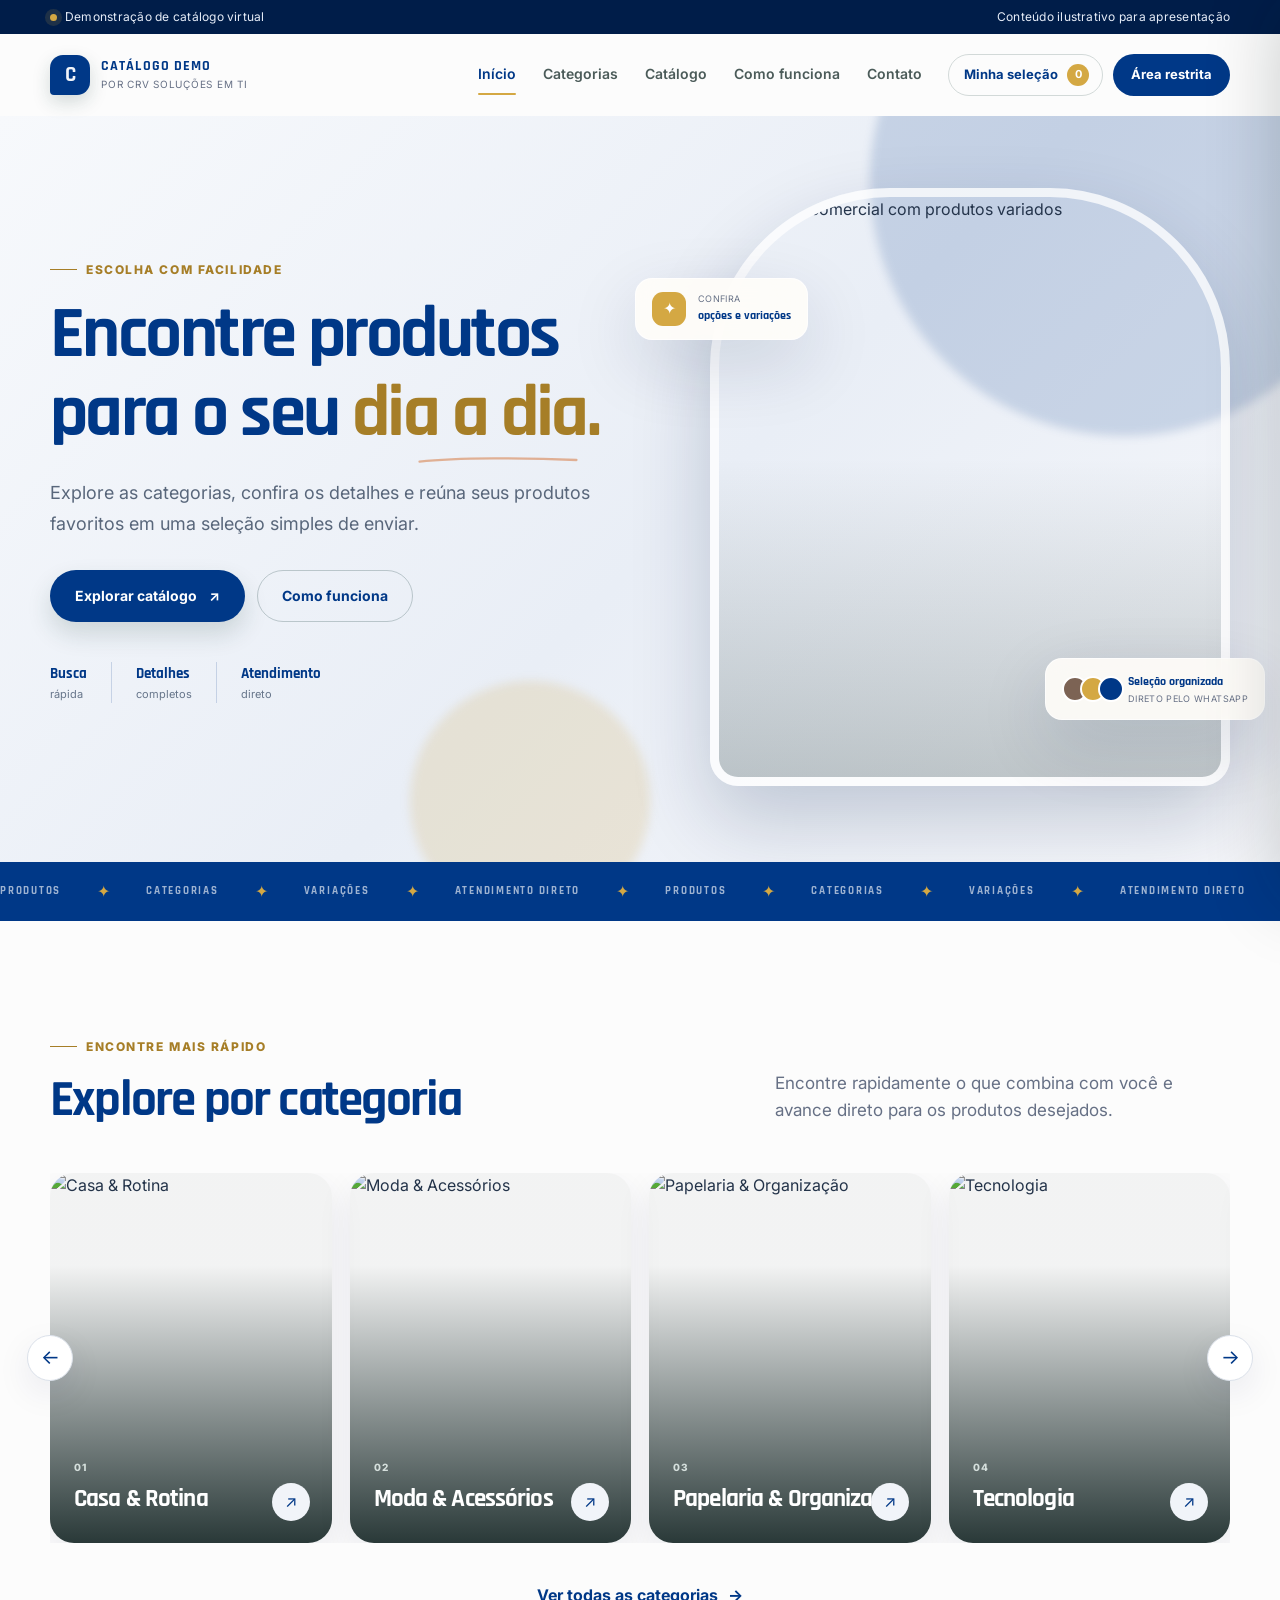
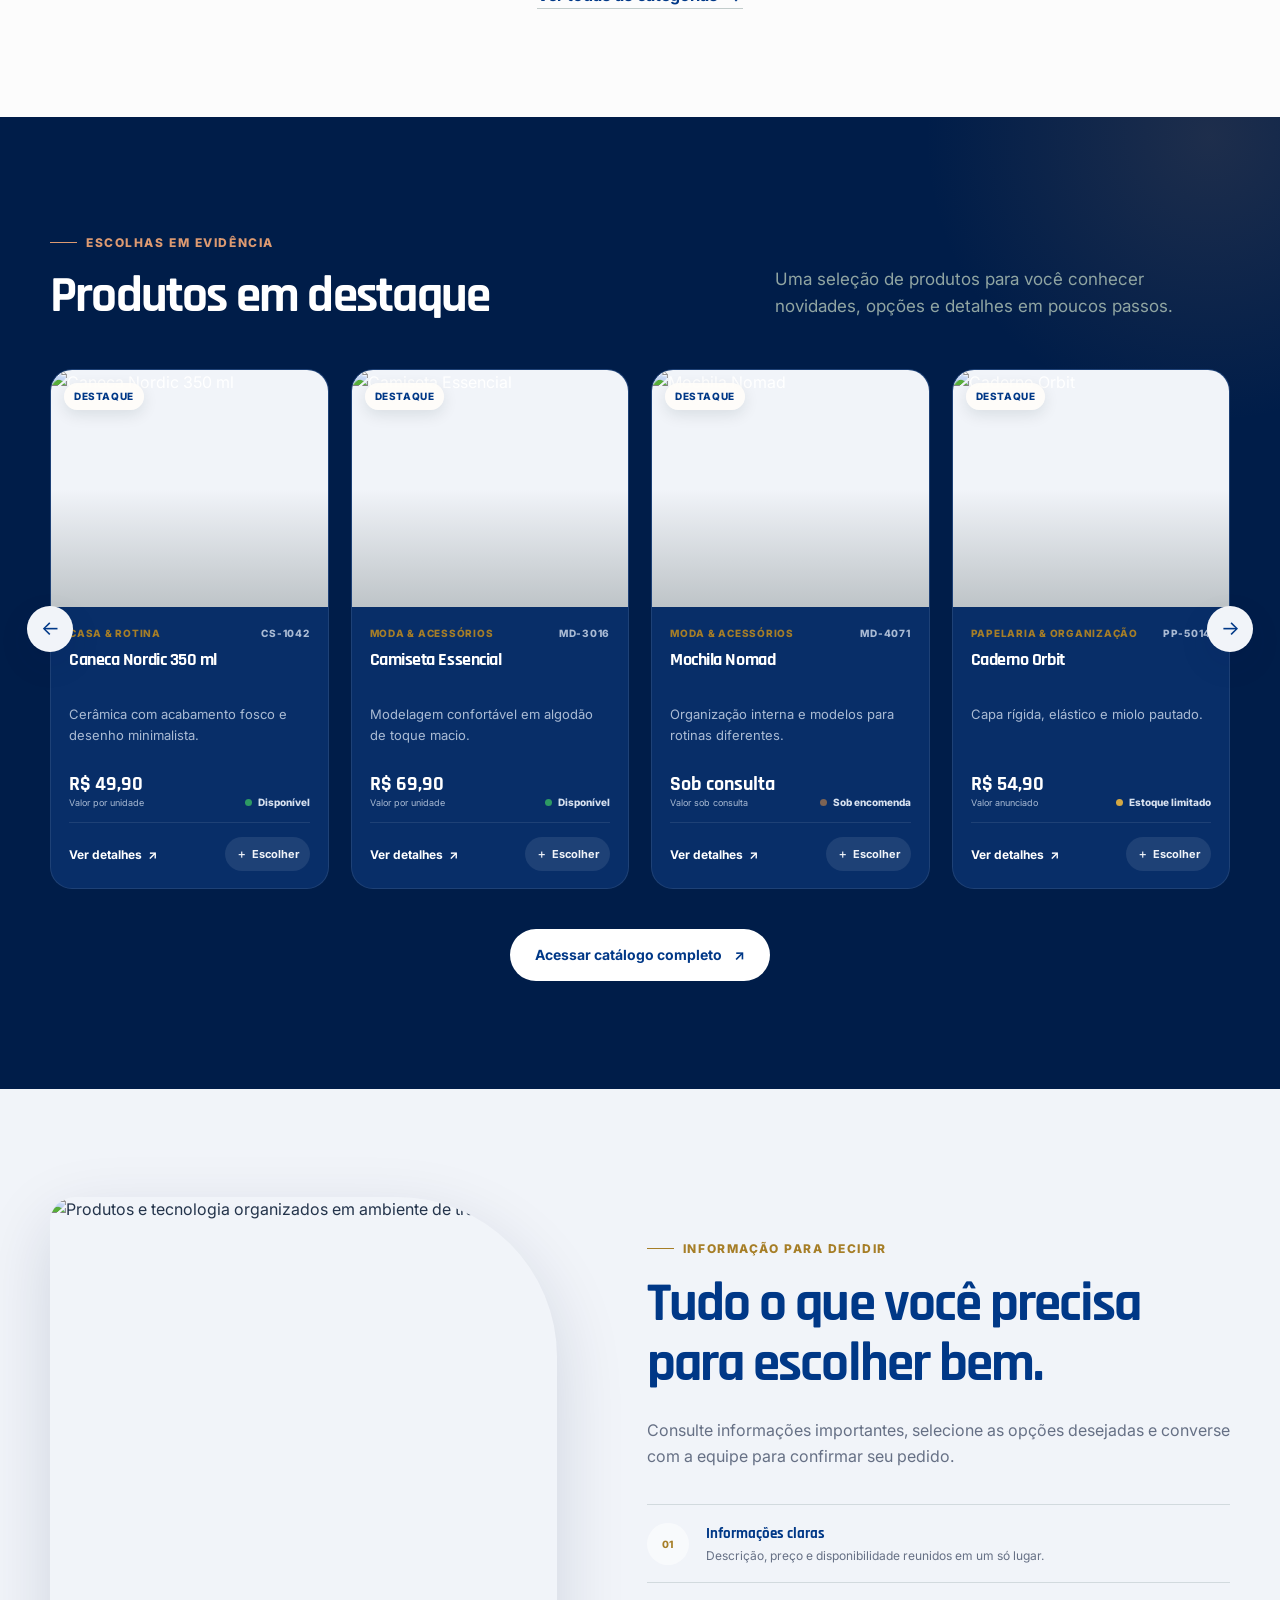
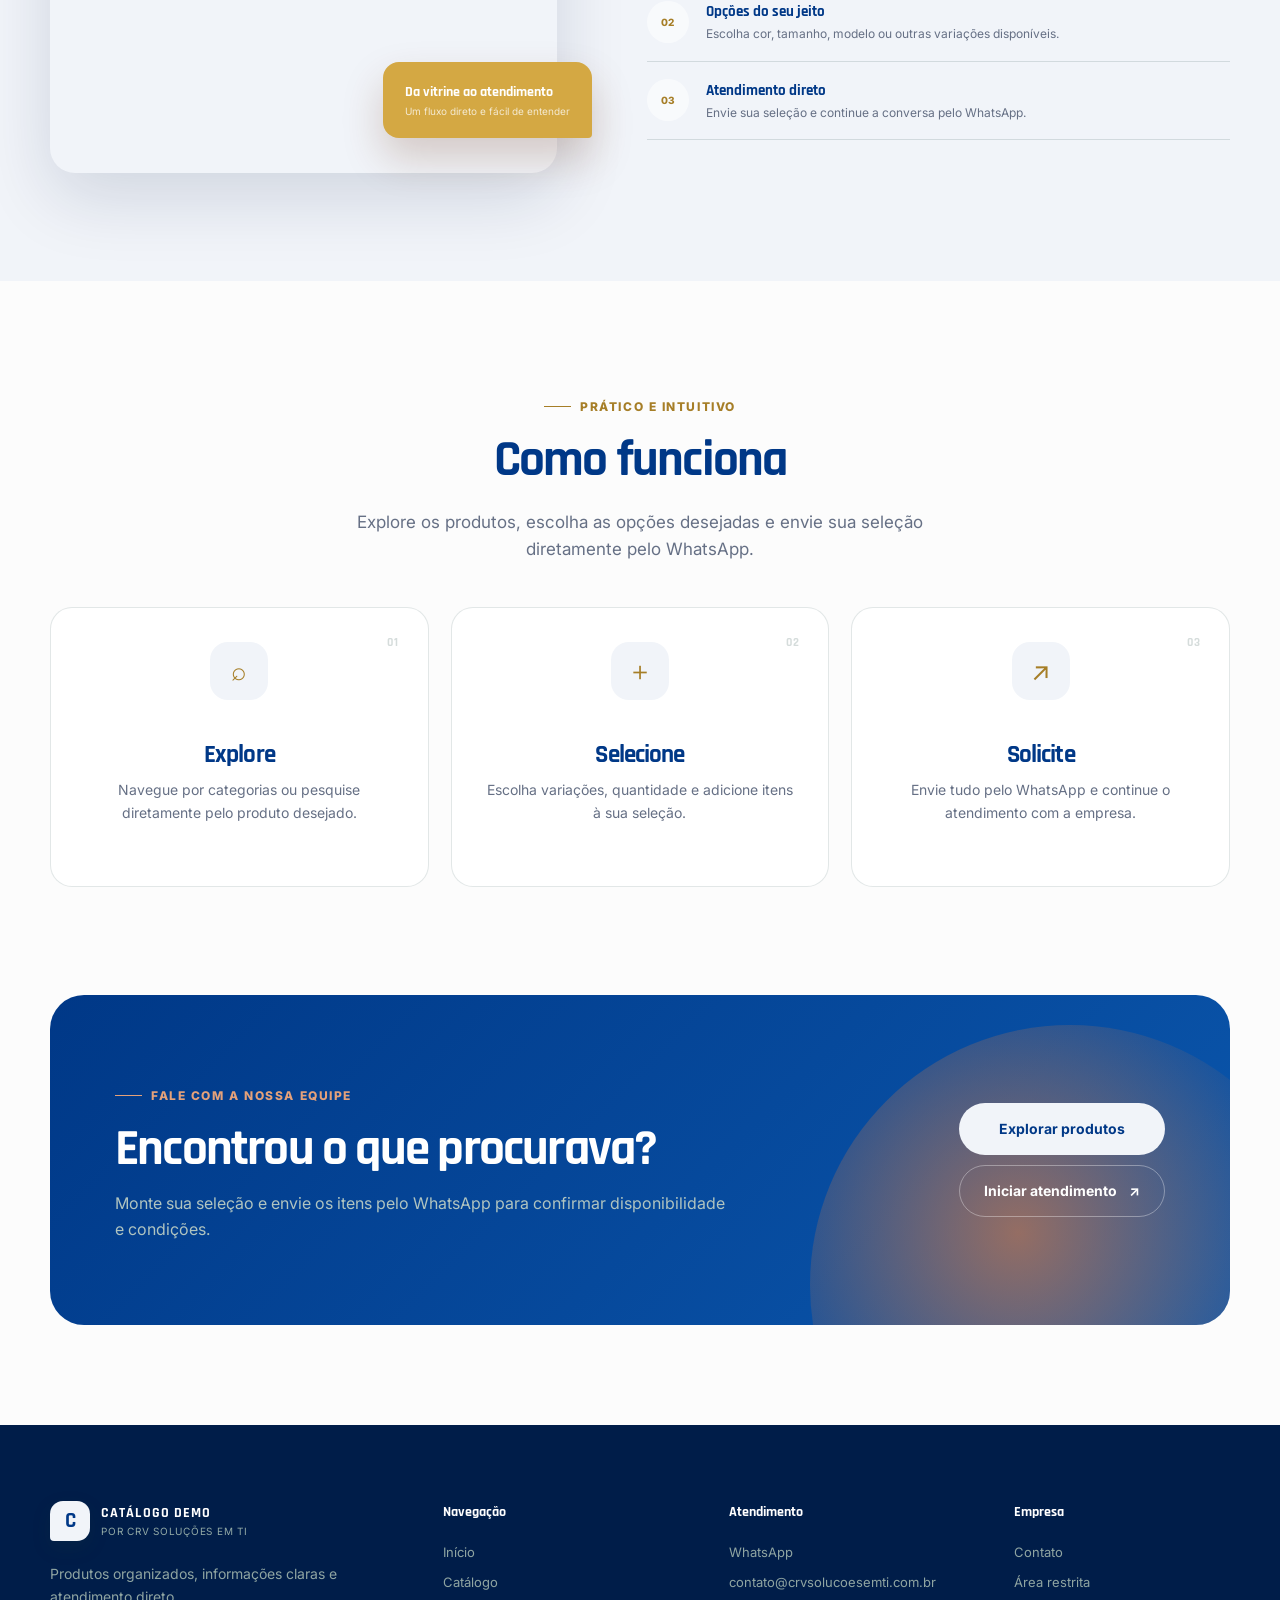
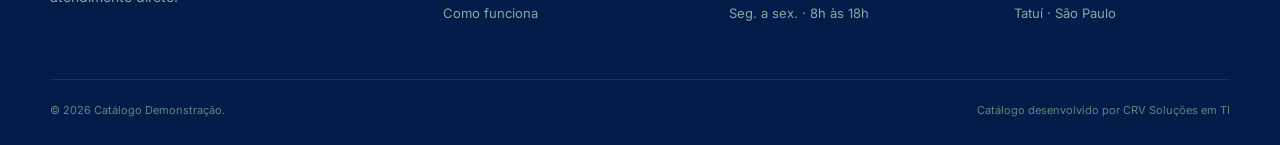
==== commit 1d4914e2: "up texto do como funciona" ====
--- a/index.html
+++ b/index.html
@@ -173,7 +173,7 @@
                         <span class="eyebrow">Prático e intuitivo</span>
                         <h2>Como funciona</h2>
                     </div>
-                    <p>O visitante encontra o que precisa, escolhe as opções e inicia o atendimento sem etapas desnecessárias.</p>
+                    <p>Explore os produtos, escolha as opções desejadas e envie sua seleção diretamente pelo WhatsApp.</p>
                 </div>
                 <div class="process-grid">
                     <article class="process-card reveal-up">
--- a/css/global.css
+++ b/css/global.css
@@ -398,15 +398,34 @@
     font-size: 17px;
 }
 
+/* CABEÇALHO CENTRALIZADO */
+
 .section-heading--center {
-    display: grid;
-    justify-items: center;
+    width: 100%;
+    display: flex;
+    flex-direction: column;
+    align-items: center;
+    justify-content: center;
+    gap: 20px;
     text-align: center;
+}
+
+.section-heading--center > div {
+    width: 100%;
+    text-align: center;
+}
+
+.section-heading--center .eyebrow {
+    justify-content: center;
+}
+
+.section-heading--center h2 {
+    margin-inline: auto;
 }
 
 .section-heading--center > p {
     max-width: 640px;
-    margin: -25px auto 0;
+    margin: 0 auto;
 }
 
 .section-action {
